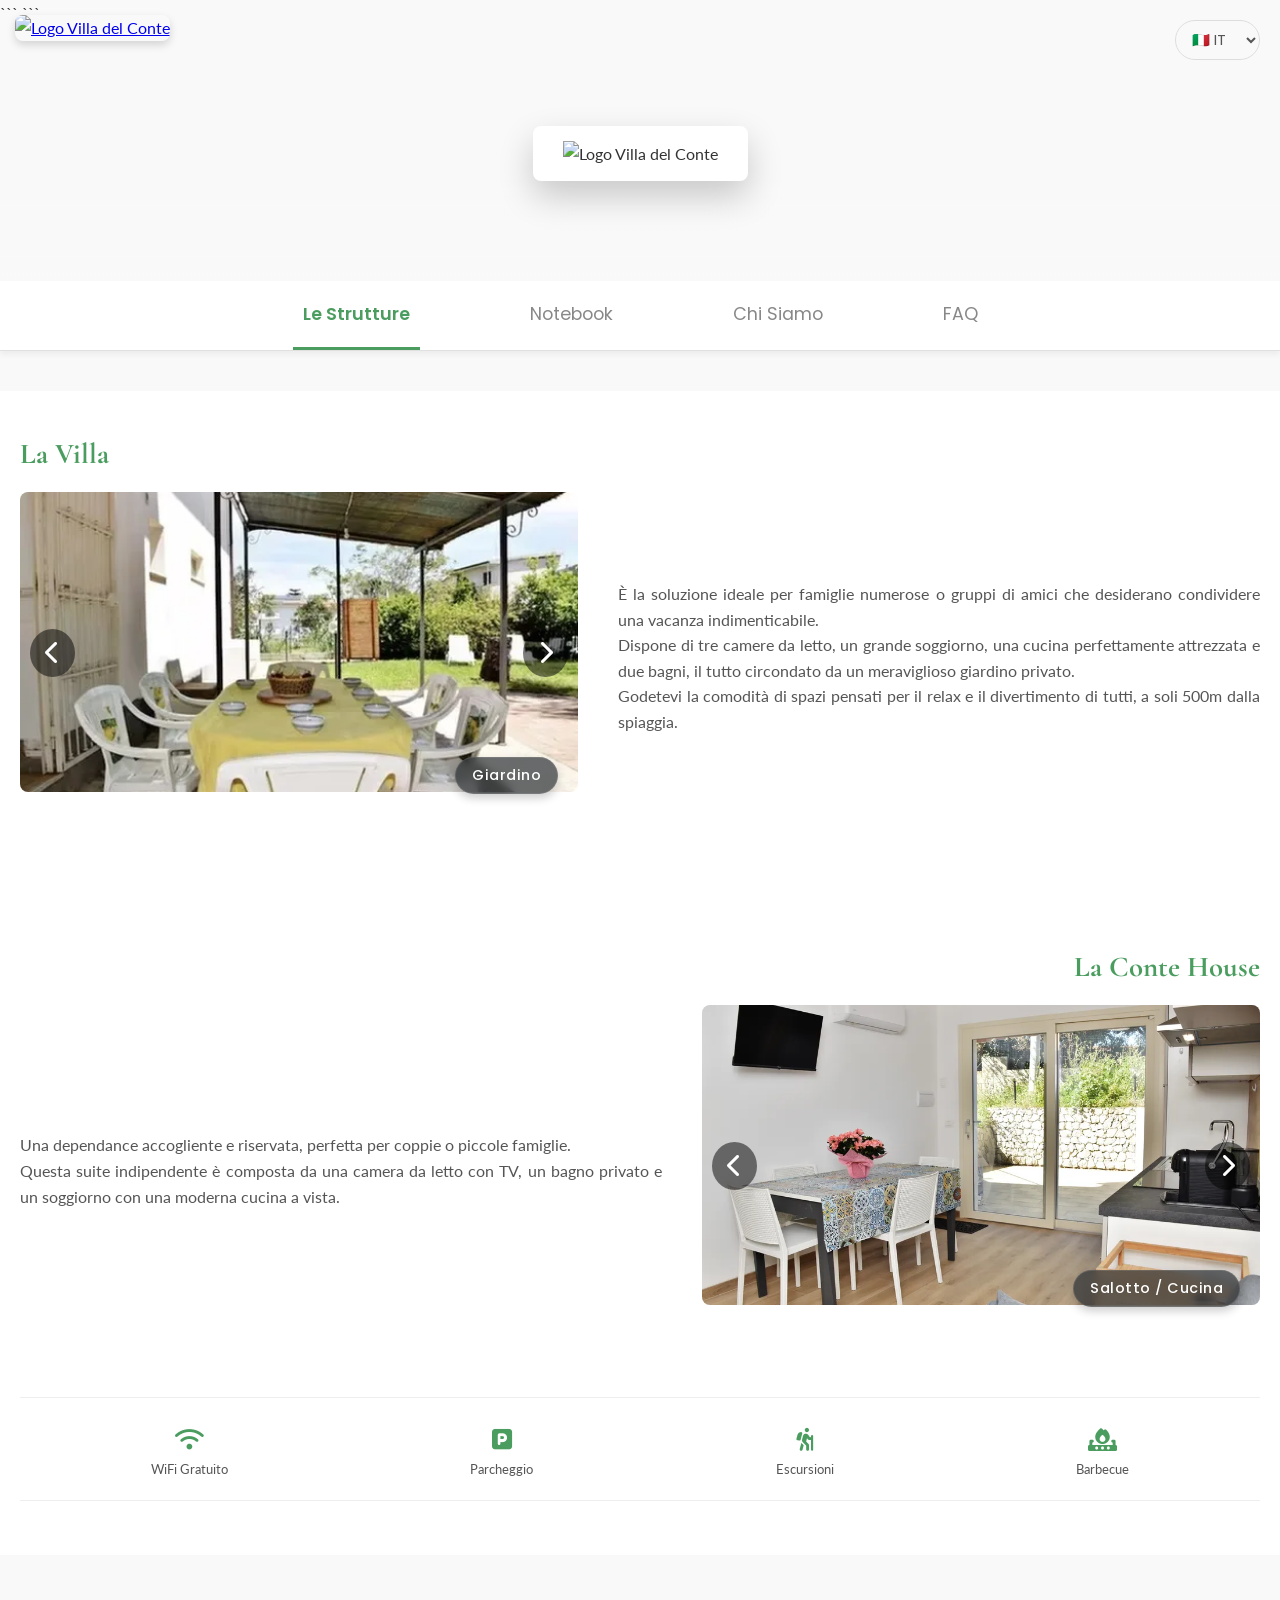
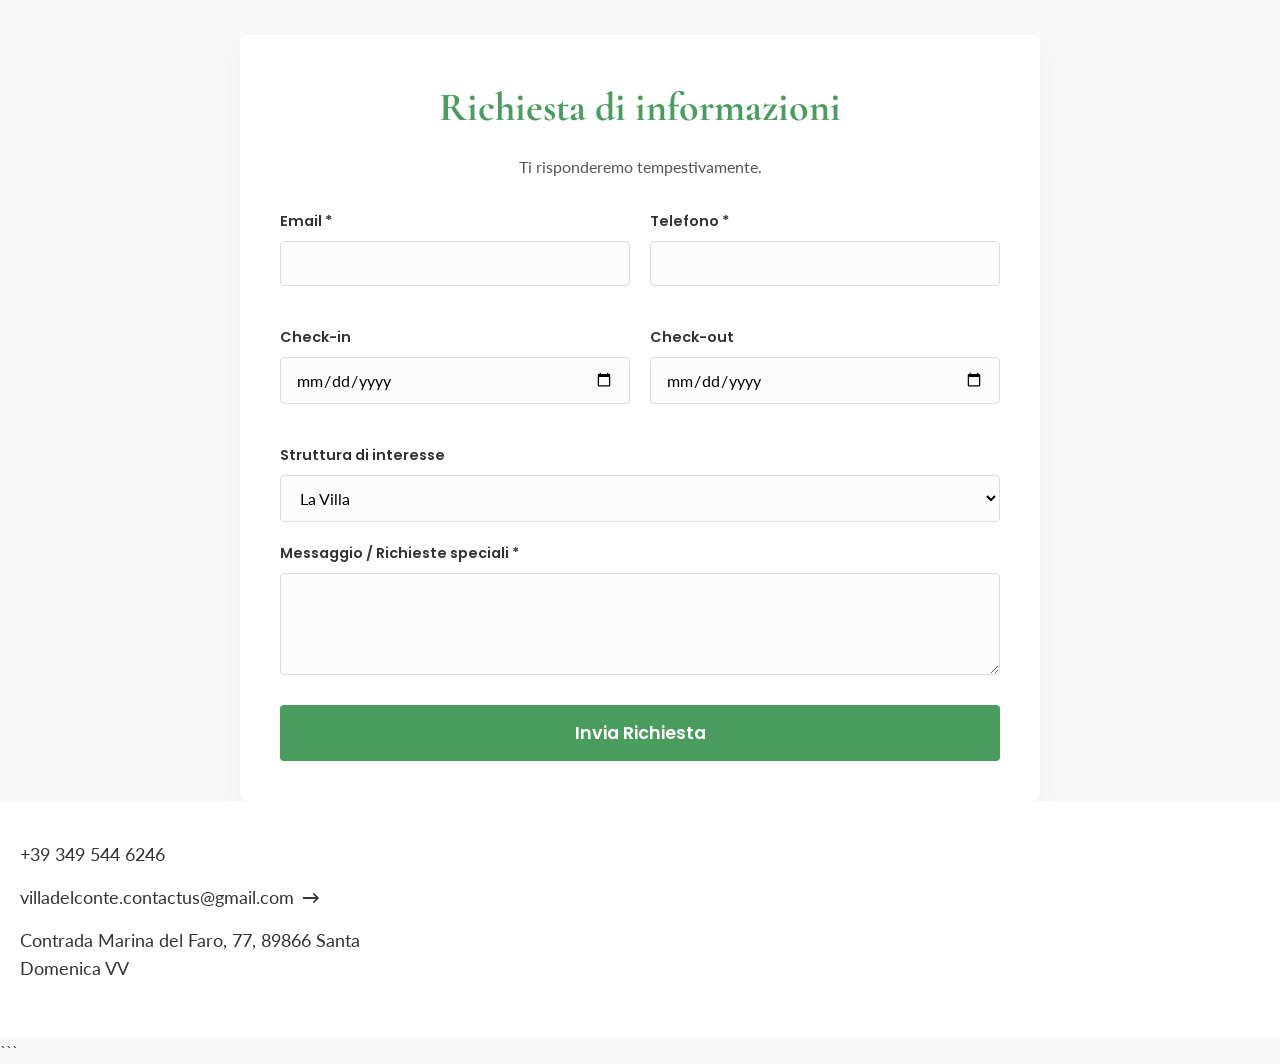
==== index.html @ 45b1f9fe "fix: security headers, form honeypot, innerHTML sanitization, CORS canvas guard" ====
<!DOCTYPE html>

<html lang="it">

<head>
    <meta charset="UTF-8">
    <meta name="viewport" content="width=device-width, initial-scale=1.0">
    <title>Villa del Conte | Case Vacanze a Santa Domenica di Ricadi</title>
    <meta name="description"
        content="Prenota La Villa o La Conte House a Santa Domenica di Ricadi, Costa degli Dei. Ampi spazi, giardino privato, Wi-Fi gratuito e parcheggio a due passi da Tropea.">

```
<meta property="og:type" content="website">
<meta property="og:url" content="https://villa-del-conte.com/">
<meta property="og:title" content="Villa del Conte | Santa Domenica di Ricadi">
<meta property="og:description" content="La tua vacanza nella splendida Costa degli Dei">
<meta property="og:image" content="https://villa-del-conte.com/images/ui/sfondo-header-960w.webp">

<link rel="icon" type="image/png" href="images/ui/logo.svg">

<link rel="preconnect" href="https://fonts.googleapis.com">
<link rel="preconnect" href="https://fonts.gstatic.com" crossorigin>
<link
    href="https://fonts.googleapis.com/css2?family=Cormorant+Garamond:ital,wght@0,400;0,700;1,400&family=Lato:ital,wght@0,400;0,700;1,400&family=Poppins:ital,wght@0,400;0,500;0,600;0,700;1,400&display=swap"
    rel="stylesheet">
<link rel="canonical" href="https://villa-del-conte.com/">
<meta name="robots" content="index, follow">
<link rel="stylesheet" href="style.css?v=20">
<link rel="stylesheet" href="https://cdnjs.cloudflare.com/ajax/libs/font-awesome/6.5.2/css/all.min.css">

<script type="application/ld+json">
{
  "@context": "https://schema.org",
  "@type": "LodgingBusiness",
  "name": "Villa del Conte",
  "description": "Struttura ricettiva composta da La Villa e La Conte House, situata a Santa Domenica di Ricadi.",
  "url": "https://villa-del-conte.com/",
  "telephone": "+393332948156",
  "email": "villadelconte.contactus@gmail.com",
  "address": {
    "@type": "PostalAddress",
    "streetAddress": "Contrada Marina del Faro, 77",
    "addressLocality": "Santa Domenica di Ricadi",
    "postalCode": "89866",
    "addressRegion": "VV",
    "addressCountry": "IT"
  },
  "geo": {
    "@type": "GeoCoordinates",
    "latitude": 38.653,
    "longitude": 15.867
  },
  "priceRange": "$$",
  "checkinTime": "15:00",
  "checkoutTime": "10:00",
  "amenityFeature": [
    { "@type": "LocationFeatureSpecification", "name": "WiFi", "value": true },
    { "@type": "LocationFeatureSpecification", "name": "Parking", "value": true },
    { "@type": "LocationFeatureSpecification", "name": "Garden", "value": true },
    { "@type": "LocationFeatureSpecification", "name": "Disabled Access", "value": true }
  ],
  "image": "https://villa-del-conte.com/images/ui/sfondo-header-960w.webp"
}
</script>
```

</head>

<body>
    <div id="loader-wrapper">
        <svg id="animated-logo" viewBox="0 0 1343 898" xmlns="http://www.w3.org/2000/svg" aria-hidden="true">
            <g id="anim-green-group" fill="#76a384">
                <path
                    d="m 2.2332284,898.16646 c 0,-0.444 223.7477916,-0.66667 669.9100516,-0.66667 h 669.91002 l 1.7566,-1.38172 1.7566,-1.38172 v 2.04839 2.04839 H 673.89985 c -447.3333,0 -671.6666216,-0.22267 -671.6666216,-0.66667 z M 350.89987,797.08642 c -0.91666,-0.17342 -2.49166,-0.63775 -3.5,-1.03184 -1.75287,-0.6851 -1.83333,-0.91781 -1.83333,-5.30233 0,-2.52219 0.12513,-4.58579 0.27806,-4.58579 0.15294,0 1.69249,0.60629 3.42122,1.34731 4.17543,1.7898 9.53853,1.93032 10.74416,0.28152 1.38967,-1.90049 1.05262,-4.07072 -0.86668,-5.58044 -0.96611,-0.75995 -2.06114,-1.38172 -2.43339,-1.38172 -1.93965,0 -8.01313,-3.88806 -9.55979,-6.1199 -1.55504,-2.24392 -1.70669,-2.99478 -1.4863,-7.3591 0.1921,-3.80415 0.59321,-5.34863 1.84598,-7.10798 2.96096,-4.15829 10.44415,-6.09117 17.72341,-4.57791 l 4,0.83155 0.20072,4.25333 c 0.19666,4.16704 0.16961,4.24379 -1.33333,3.78306 -6.57138,-2.01445 -10.70704,-1.8712 -11.92963,0.41323 -1.46719,2.74147 -0.22942,4.37526 5.22342,6.89462 6.34986,2.93382 7.83407,4.29385 9.21145,8.44076 1.90311,5.72972 -0.48094,11.77975 -5.98147,15.17926 -2.24466,1.38728 -10.07461,2.31285 -13.7245,1.62237 z m 334.85146,-0.28795 c -2.92269,-0.89881 -6.67826,-4.92286 -7.68736,-8.2369 -0.49962,-1.64086 -0.83078,-6.58167 -0.83078,-12.39511 0,-11.11482 0.91223,-14.61414 4.66982,-17.91334 4.87458,-4.27994 15.02649,-4.25796 19.46306,0.0421 3.73059,3.61583 4.53389,6.84192 4.53296,18.20453 -7.9e-4,9.53703 -0.085,10.1714 -1.81813,13.70203 -2.36749,4.82283 -5.56382,6.73378 -11.77556,7.04012 -2.42302,0.1195 -5.37232,-0.0801 -6.55401,-0.44347 z m 9.95268,-10.96534 c 0.73026,-2.14 1.14793,-5.49769 1.16666,-9.379 0.0522,-10.81227 -2.7207,-16.08772 -7.143,-13.58963 -2.54889,1.43984 -3.38863,4.6973 -3.42912,13.30196 -0.0294,6.23821 0.20681,8.20186 1.26751,10.53907 1.2706,2.79971 1.37567,2.8672 4.15202,2.66667 2.76923,-0.20002 2.88007,-0.29843 3.98593,-3.53907 z m 228.04586,11.06014 c -4.45943,-1.14408 -8.13747,-4.93085 -9.44751,-9.72681 -1.11165,-4.06964 -0.9245,-17.45608 0.30177,-21.58539 1.25722,-4.2335 4.81166,-8.36715 8.17302,-9.50482 2.93569,-0.9936 11.05218,-0.98656 13.62269,0.0118 1.72325,0.6693 1.83333,0.9575 1.83333,4.79988 0,3.63668 -0.12876,4.03338 -1.16667,3.59445 -3.06076,-1.29438 -6.89346,-1.82567 -8.9692,-1.2433 -4.07621,1.14361 -5.77341,8.01489 -4.50749,18.24903 0.45037,3.64098 0.8598,4.61226 2.59948,6.16666 2.35767,2.10658 4.86315,2.35624 8.48004,0.845 1.31634,-0.55 2.6567,-1 2.97859,-1 0.32189,0 0.58525,1.77066 0.58525,3.93479 0,3.838 -0.0533,3.95358 -2.16667,4.69915 -2.90601,1.02521 -9.6581,1.4416 -12.31663,0.75954 z M 392.2332,796.32248 c 0,-0.31436 0.56205,-2.80307 1.24899,-5.53046 0.68694,-2.72739 2.06221,-8.55889 3.05615,-12.95889 0.99394,-4.4 2.22613,-9.5 2.73819,-11.33334 0.51206,-1.83333 1.31179,-4.98333 1.77718,-7 l 0.84616,-3.66666 5.2701,-0.19657 c 3.03466,-0.1132 5.56419,0.0975 5.96345,0.49678 0.65032,0.65033 6.58892,23.39291 8.79977,33.69979 0.55056,2.56666 1.16765,5.20472 1.37132,5.86235 0.33753,1.08987 -0.0881,1.17837 -4.81009,1 -5.764,-0.21773 -5.07571,0.41939 -6.54558,-6.05902 -0.41693,-1.83762 -0.4841,-1.86062 -4.86891,-1.66666 l -4.44614,0.19666 -0.70029,3.66667 -0.7003,3.66666 -4.5,0.19713 c -2.475,0.10842 -4.5,-0.0601 -4.5,-0.37444 z m 16.57022,-21.65602 c -0.63964,-3.75833 -1.17961,-6.95833 -1.19993,-7.11111 -0.0203,-0.15278 -0.26169,-0.053 -0.53636,0.22163 -0.27468,0.27468 -0.96772,3.47468 -1.54011,7.11111 l -1.0407,6.6117 h 2.74004 2.74003 z m 36.09645,1.5 v -20.66667 h 5.58503 c 6.27058,0 6.56849,0.18001 7.72369,4.66667 0.42483,1.65 1.18431,4.2 1.68774,5.66667 0.50343,1.46666 1.76018,5.36666 2.79277,8.66666 l 1.87743,6 0.33334,-12.33333 0.33333,-12.33333 3.83333,-0.19994 3.83334,-0.19993 v 20.69993 20.69994 h -5.50582 -5.50581 l -4.45644,-13.5 -4.45643,-13.5 -0.0378,13.5 -0.0377,13.5 h -4 -4 z m 58.66666,4 v -16.66667 h -4.33333 -4.33333 v -4 -4 h 13.33333 13.33333 v 4 4 h -4.33333 -4.33334 v 16.66667 16.66667 h -4.66666 -4.66667 z m 38.90796,15.5 c 0.18213,-0.64167 0.96047,-3.86667 1.72964,-7.16667 0.76918,-3.3 1.68375,-7.05 2.03238,-8.33333 0.67417,-2.48167 4.16143,-17.20129 5.1331,-21.66667 l 0.58027,-2.66666 h 5.91841 5.91841 l 1.149,4.33333 c 0.63196,2.38333 1.96034,7.93333 2.95197,12.33333 0.99163,4.4 2.20565,9.35 2.69783,11 0.49219,1.65 1.23493,4.8 1.65053,7 0.41561,2.2 0.90521,4.525 1.088,5.16667 0.29522,1.03633 -0.2216,1.16667 -4.62594,1.16667 h -4.95828 l -0.73163,-2.83334 c -0.40239,-1.55833 -0.81638,-3.412 -0.91997,-4.11925 -0.10359,-0.70726 -0.41335,-1.23226 -0.68835,-1.16667 -0.275,0.0656 -2.2864,0.11926 -4.46979,0.11926 h -3.96979 l -0.40599,2.5 c -0.84831,5.22379 -1.15055,5.5 -6.01839,5.5 -3.86509,0 -4.35279,-0.1401 -4.06141,-1.16667 z m 17.39042,-15.73523 c -0.21652,-0.86271 -0.75999,-3.93771 -1.2077,-6.83333 -0.44771,-2.89563 -1.10127,-5.22595 -1.45235,-5.1785 -0.35108,0.0475 -0.99202,2.57475 -1.4243,5.61623 -0.43229,3.04147 -0.9292,6.07765 -1.10426,6.74706 -0.27274,1.04296 0.10385,1.2171 2.63201,1.2171 2.76487,0 2.92555,-0.0986 2.5566,-1.56856 z m 67.19198,-3.5981 0.1763,-20.5 5.98711,-0.19487 c 7.70309,-0.25071 13.7915,0.70908 16.43399,2.59069 1.16556,0.82996 2.84883,3.12535 3.82098,5.2105 1.59981,3.4314 1.73498,4.41442 1.70419,12.39368 -0.0289,7.49532 -0.23681,9.12911 -1.53823,12.08829 -3.11963,7.09345 -6.96252,8.91171 -18.83483,8.91171 h -7.92581 z m 15.55397,11.53225 c 2.30215,-1.50842 3.12457,-5.57778 2.85344,-14.11882 -0.28851,-9.08854 -0.96683,-10.24677 -6.0011,-10.24677 h -3.23001 v 13.08723 13.08723 l 2.40385,-0.39009 c 1.32211,-0.21455 3.11033,-0.853 3.97382,-1.41878 z m 85.61207,8.63441 c -0.006,-0.18333 -0.0155,-9.40833 -0.0219,-20.5 l -0.0116,-20.16666 6.33651,-0.19058 6.33652,-0.19059 0.3929,1.85725 c 0.21609,1.02149 0.95343,4.25725 1.63853,7.19058 0.6851,2.93334 1.43862,6.68334 1.67451,8.33334 0.89843,6.28461 1.86107,6.85416 2.566,1.5182 0.51241,-3.87868 3.03031,-15.27426 3.83943,-17.37659 0.56096,-1.45752 0.86018,-1.51657 6.7565,-1.33333 l 6.16954,0.19172 0.1763,20.5 0.1763,20.5 h -4.6763 -4.6763 l -0.0538,-11.5 c -0.0608,-13.00507 0.0943,-13.13313 -3.83477,3.16666 l -1.92839,8 -3.32694,0.19811 -3.32694,0.19812 -2.93126,-11.86478 -2.93125,-11.86478 -0.18205,11.83333 -0.18205,11.83334 h -3.98462 c -2.19154,0 -3.98923,-0.15 -3.99487,-0.33334 z m 58.01025,-20.33333 v -20.69815 l 11.5,0.18241 11.5,0.18241 v 3.66666 3.66667 l -6.83333,0.18999 -6.83334,0.18999 v 4.31001 4.31001 h 5.55556 c 3.05555,0 5.68055,0.12435 5.83333,0.27634 0.15278,0.15198 0.17501,1.95198 0.0494,4 l -0.22836,3.72366 h -5.63543 -5.63543 l 0.19713,4.49098 0.19713,4.49098 6.66666,0.009 6.66667,0.009 v 3.66667 3.66666 l -11.5,0.18241 -11.5,0.18241 z m 45.64828,19.85915 c -0.18458,-0.481 -0.25595,-9.72108 -0.1586,-20.53351 l 0.17698,-19.65897 h 5.9563 5.95629 l 2.48385,7.66666 c 1.36612,4.21667 2.99411,9.54167 3.61774,11.83334 0.62364,2.29166 1.40057,4.16666 1.72652,4.16666 0.32595,0 0.59264,-5.41497 0.59264,-12.03326 v -12.03327 l 3.83333,0.19993 3.83333,0.19994 0.17634,20.52609 0.17634,20.5261 -5.79504,-0.19276 -5.79504,-0.19277 -2.25969,-7.33333 c -1.24284,-4.03333 -2.67816,-8.38333 -3.18962,-9.66667 -0.51145,-1.28333 -1.31617,-3.68333 -1.78827,-5.33333 -0.79556,-2.78056 -0.88273,-2.07346 -1.19168,9.66667 l -0.33334,12.66666 -3.84139,0.20018 c -2.70472,0.14094 -3.9407,-0.0586 -4.17699,-0.67436 z m 50.50875,-19.69248 0.1763,-20.5 4.5,-0.19713 4.5,-0.19713 v 20.69713 20.69713 h -4.6763 -4.6763 z m 78.14421,18 c 0.57139,-3.17699 3.48347,-15.66053 4.47107,-19.16667 0.41313,-1.46667 1.12417,-4.46667 1.58009,-6.66667 0.45592,-2.2 1.35625,-6.025 2.00073,-8.5 l 1.17178,-4.5 h 5.58517 c 5.16215,0 5.63256,0.11361 6.21096,1.5 0.34419,0.825 1.99445,7.2 3.66725,14.16667 1.6728,6.96667 3.35072,13.86667 3.7287,15.33333 2.02607,7.86158 2.40084,9.65994 2.07992,9.98086 -0.19386,0.19386 -2.51345,0.35248 -5.15463,0.35248 h -4.80215 l -0.78695,-4 -0.78695,-4 h -3.96646 c -2.18154,0 -4.19145,-0.049 -4.46645,-0.10894 -0.275,-0.0599 -0.92716,1.74009 -1.44925,4 l -0.94926,4.10894 h -4.2916 -4.29161 z m 17.03208,-14.35994 c 0,-0.83963 -0.45,-3.25426 -1,-5.36586 -0.55,-2.11159 -1,-4.52462 -1,-5.36228 0,-3.52434 -1.04006,-2.14783 -1.7949,2.37552 -0.44782,2.68357 -1.09557,6.00422 -1.43945,7.37922 l -0.62523,2.5 h 2.92979 c 2.60899,0 2.92979,-0.16716 2.92979,-1.5266 z M 827.11911,678.77142 c -7.37837,-2.83707 -11.43948,-9.16081 -13.62616,-21.2179 -1.40289,-7.73543 -1.6982,-21.70332 -0.58185,-27.52091 1.6847,-8.77937 2.15622,-10.70257 3.03873,-12.3942 0.51799,-0.99291 0.94365,-2.11044 0.94591,-2.4834 0.008,-1.37403 6.23321,-7.745 8.89346,-9.10215 4.92634,-2.51324 16.17599,-2.75171 23.68459,-0.50208 l 2.75939,0.82673 v 7.22781 7.22781 h -3.66667 -3.66667 v -4.0165 c 0,-3.69803 -0.13559,-4.06806 -1.71006,-4.66667 -0.94054,-0.35759 -3.58049,-0.65017 -5.86656,-0.65017 -5.0463,0 -8.62121,1.9911 -11.00191,6.12765 -2.325,4.03977 -4.09091,15.08738 -4.0737,25.4853 0.0398,24.05858 7.60296,33.74299 21.65223,27.72507 1.83334,-0.7853 3.96331,-2.0176 4.73328,-2.73846 1.59618,-1.49436 2.10705,-1.11662 3.61215,2.67079 0.88926,2.23772 0.86508,2.30151 -1.68325,4.44097 -5.34979,4.49142 -16.58412,6.19759 -23.44291,3.56031 z m 57.13744,0.005 c -6.41875,-2.27754 -9.97743,-7.0838 -12.79196,-17.27652 -1.40672,-5.09436 -1.56475,-7.04692 -1.56475,-19.33333 0,-12.32436 0.15476,-14.22323 1.57564,-19.33333 3.86858,-13.91308 9.20349,-18.62941 21.09103,-18.64552 4.93872,-0.007 6.5896,0.27108 9.33333,1.57039 8.97038,4.24796 12.93617,14.27449 13.47774,34.07513 0.73713,26.95043 -6.97638,40.45907 -23.00275,40.28462 -2.61145,-0.0284 -5.99218,-0.58705 -8.11828,-1.34144 z m 13.05567,-7.02537 c 3.21067,-1.52357 4.72521,-3.98407 6.38257,-10.36902 1.98883,-7.66196 2.13914,-30.14058 0.25331,-37.88213 -2.24848,-9.2303 -4.9143,-12 -11.54993,-12 -4.11086,0 -4.44481,0.12295 -6.84023,2.51837 -3.27105,3.27105 -4.59516,7.6364 -5.4037,17.81497 -1.22809,15.4601 0.65949,32.43134 4.1011,36.8731 3.05721,3.94564 8.48905,5.21228 13.05688,3.04471 z m -622.13845,7.21983 -4.05944,-0.1957 -1.02834,-4.47097 c -1.18851,-5.16732 -14.98819,-59.79714 -15.56027,-61.59961 -0.30142,-0.94968 -1.0862,-1.2047 -3.70729,-1.2047 h -3.32494 l 0.2032,-3.16666 0.20319,-3.16667 h 11.66667 11.66666 v 3.33333 3.33334 l -3.5,-0.16609 c -3.85945,-0.18315 -3.89323,-0.13241 -2.7736,4.16609 0.67464,2.59009 1.48668,6.1285 4.58986,20 0.82027,3.66666 2.07033,9.21666 2.77791,12.33333 0.70759,3.11667 1.80087,8.14068 2.42951,11.16448 0.62864,3.02379 1.30368,5.49879 1.50009,5.5 0.19641,10e-4 0.89202,-2.47281 1.5458,-5.49781 0.65379,-3.025 1.60997,-7 2.12486,-8.83334 0.51489,-1.83333 1.84371,-7.23333 2.95295,-12 1.10923,-4.76666 2.30922,-9.71666 2.66665,-11 0.698,-2.50615 3.43088,-13.91024 3.58986,-14.98018 0.0529,-0.35577 -1.25389,-0.65577 -2.90389,-0.66667 l -3,-0.0198 v -3.33334 -3.33333 h 10.33333 10.33334 v 3.31105 3.31105 l -3.14172,-0.1932 c -2.96621,-0.18241 -3.16507,-0.0881 -3.55987,1.68895 -0.22999,1.03518 -0.68513,2.78215 -1.01142,3.88215 -0.32629,1.1 -1.8219,6.8 -3.32358,12.66667 -11.44824,44.72531 -12.43294,48.41325 -13.05396,48.89055 -0.31687,0.24353 -2.40287,0.35472 -4.63556,0.24709 z m 85.26304,-0.56753 c -0.16085,-0.41978 -0.19746,-1.91978 -0.0814,-3.33334 0.21017,-2.55893 0.22486,-2.57099 3.37776,-2.7733 l 3.16666,-0.20319 V 641.74636 611.3992 l -3.16666,0.19473 -3.16667,0.19474 v -3.31105 -3.31105 h 11.33333 11.33334 v 3.31105 3.31105 l -3.16667,-0.19474 -3.16667,-0.19473 v 30.38369 30.38368 h 7.96979 7.96979 l 0.40794,-2.5 c 0.22436,-1.375 0.46707,-2.95 0.53934,-3.5 0.0969,-0.73762 1.0036,-1 3.4556,-1 h 3.32421 l 0.18977,6.81414 0.18978,6.81414 -20.10841,0.18586 c -14.63822,0.1353 -20.18798,-0.0218 -20.40087,-0.57736 z m 315.96304,0.5969 -20.83333,-0.18601 v -3.32383 -3.32384 h 3.33334 3.33333 V 641.77308 611.3797 l -3.16667,0.22672 -3.16666,0.22671 v -3.33334 -3.33333 h 20.66666 20.66667 l 0.18922,7.16667 0.18922,7.16666 h -3.65901 c -3.99981,0 -3.85856,0.18527 -4.53964,-5.95401 -0.17967,-1.61958 -0.18551,-1.6207 -8.67985,-1.66666 -4.67503,-0.0253 -8.50735,0.17901 -8.51626,0.45401 -0.009,0.275 -0.0235,5.92406 -0.0325,12.55348 l -0.0163,12.05347 9.19918,0.11319 9.19919,0.11319 0.20086,3.48149 0.20087,3.48148 -9.39794,0.18518 -9.39794,0.18518 -5e-5,13.66667 -4e-5,13.66667 8.99676,0.18526 8.99675,0.18526 0.41143,-2.5186 c 0.22628,-1.38522 0.46914,-2.96859 0.53969,-3.51859 0.0893,-0.69641 1.08782,-1.06169 3.28894,-1.20319 l 3.16067,-0.2032 v 7.36986 c 0,4.05343 -0.075,7.2993 -0.16667,7.21305 -0.0917,-0.0863 -9.54166,-0.24053 -21,-0.34284 z m 39.83297,-3.33368 3.6e-4,-3.5 h 3.34013 3.34013 l -0.17346,-30.16667 -0.17346,-30.16666 h -3.16775 -3.16774 l 10e-4,-3.5 10e-4,-3.5 h 11.33334 11.33333 l 4.1e-4,3.5 4.2e-4,3.5 -3.33375,-0.23101 -3.33375,-0.23101 v 30.39768 30.39767 h 8.25652 8.25652 l 0.45812,-3.66667 0.45812,-3.66666 h 3.28536 c 1.80695,0 3.29707,0.225 3.31139,0.5 0.0143,0.275 0.0893,3.41681 0.16667,6.98181 l 0.14064,6.4818 -20.16703,0.18486 -20.16703,0.18486 z M 319.56654,675.4999 v -3.33333 h 3.34013 3.34013 l -0.17346,-30.16667 -0.17346,-30.16666 -3.16667,0.10793 -3.16667,0.10794 v -3.60794 -3.60793 h 11.33333 11.33334 v 3.63525 3.63526 l -3.33334,-0.39478 -3.33333,-0.39479 v 30.4262 30.42619 h 3.33333 3.33334 v 3.33333 3.33334 h -11.33334 -11.33333 z m 100.13014,0.16667 0.20319,-3.16667 3.16667,-0.20319 3.16666,-0.20319 v -30.25369 -30.25369 l -3.13694,0.12355 -3.13694,0.12355 -0.0297,-3.33334 -0.0297,-3.33333 h 11.66667 11.66666 v 3.30301 3.303 l -3.5,-0.18576 -3.5,-0.18577 v 30.40268 30.40268 l 8.5,-0.18659 8.5,-0.18658 0.33333,-3.33334 0.33334,-3.33333 3.5,-0.20151 3.5,-0.2015 v 7.03484 7.03484 h -20.7032 -20.70319 z m 58.53652,-0.16667 v -3.33333 h 3.33333 c 1.83334,0 3.33334,-0.10201 3.33334,-0.22669 0,-0.22363 1.16253,-4.70635 4.43639,-17.10664 0.91965,-3.48334 2.22327,-8.43334 2.89694,-11 0.67366,-2.56667 2.02146,-7.66667 2.99511,-11.33334 0.97364,-3.66666 2.19072,-8.31666 2.70462,-10.33333 0.5139,-2.01667 1.37734,-5.09167 1.91876,-6.83333 0.54142,-1.74167 0.77375,-3.19855 0.51629,-3.23753 -0.25746,-0.039 -2.11812,-0.11397 -4.13478,-0.16666 l -3.66667,-0.0958 v -3.33334 -3.33333 l 9,-0.19199 c 4.95,-0.1056 9.64486,-0.0324 10.43303,0.16256 1.11766,0.27652 1.57974,1.12571 2.09964,3.85866 0.36663,1.92726 2.02653,8.7541 3.68867,15.17077 1.66213,6.41667 4.42081,17.06667 6.13041,23.66667 1.70959,6.6 3.50471,13.65 3.98915,15.66666 2.13005,8.86711 1.99844,8.66667 5.69044,8.66667 h 3.30199 v 3.33333 3.33334 H 525.53 514.16014 l 0.2032,-3.16667 0.20319,-3.16667 2.83333,-0.20499 c 1.55834,-0.11275 2.83367,-0.41275 2.83407,-0.66667 4.1e-4,-0.25392 -0.81873,-3.99429 -1.8203,-8.31194 l -1.82104,-7.85028 -9.57931,0.18361 -9.57931,0.18361 -1.53195,6 c -0.84257,3.3 -1.73658,6.975 -1.98669,8.16666 l -0.45474,2.16667 h 3.05297 3.05297 v 3.33333 3.33334 H 488.89987 478.2332 Z m 36.00536,-27.83333 c 0.007,-1.50795 -5.93524,-25.97841 -6.83972,-28.16667 -0.62169,-1.50409 -0.8146,-1.14643 -1.97772,3.66667 -1.29489,5.35838 -2.92488,11.90195 -4.8159,19.33333 -1.70775,6.71115 -2.08326,6.33334 6.29464,6.33334 6.53764,0 7.33392,-0.12659 7.3387,-1.16667 z m 77.99463,27.92715 v -3.35409 l 3.02608,-0.2032 3.02607,-0.20319 0.0164,-30 0.0164,-30 -3.07308,0.0438 -3.07309,0.0438 0.19725,-3.37715 0.19725,-3.37714 12,-0.18996 c 14.82961,-0.23476 19.1656,0.59707 23.81122,4.56802 3.89682,3.3309 6.25481,7.51912 8.04456,14.28861 1.95609,7.39863 2.07231,25.41409 0.21503,33.33333 -2.24405,9.5684 -6.37136,15.96107 -12.49467,19.3526 l -3.57615,1.98073 -14.16666,0.22396 -14.16667,0.22396 z m 24.04791,-4.45438 c 5.13089,-1.78538 7.51811,-4.63657 10.02444,-11.97277 1.46793,-4.29673 1.59402,-5.6972 1.59063,-17.66667 -0.003,-11.62995 -0.15998,-13.47709 -1.48664,-17.52696 -2.78554,-8.50334 -6.62995,-11.80637 -13.74151,-11.80637 h -4.40779 l -0.18019,29.72261 c -0.0991,16.34743 -0.0552,29.84743 0.0976,30 0.64109,0.6402 5.36489,0.20309 8.10346,-0.74984 z m 317.41554,4.52723 0.2032,-3.16667 3.17343,-0.20347 3.17344,-0.20347 -0.17344,-30.12986 -0.17343,-30.12986 h -3 -3 v -3.33334 -3.33333 h 8.65133 8.65134 l 2.89281,7.66667 c 1.59106,4.21666 3.16844,8.56666 3.50531,9.66666 0.33686,1.1 0.91438,2.6 1.28336,3.33334 0.36899,0.73333 1.76205,4.33333 3.09568,8 1.33364,3.66666 3.15296,8.61666 4.04294,11 0.88998,2.38333 2.42644,6.65458 3.41435,9.49167 0.98792,2.83709 2.0031,5.16209 2.25597,5.16667 0.25287,0.005 0.40287,-10.71668 0.33333,-23.82501 l -0.12642,-23.83333 h -2.66667 -2.66667 v -3.33334 -3.33333 h 9.66667 9.66667 v 3.33333 3.33334 l -3.16667,-0.22671 -3.16667,-0.22672 v 33.72672 33.72671 h -4.85466 -4.85466 l -2.09544,-6.16667 c -2.55013,-7.50473 -7.3087,-20.33996 -8.21815,-22.16667 -0.3651,-0.73333 -0.93867,-2.23333 -1.27459,-3.33333 -0.33593,-1.1 -1.55337,-4.4 -2.70542,-7.33333 -1.15205,-2.93334 -2.40388,-6.38334 -2.78184,-7.66667 -0.37795,-1.28333 -0.91631,-2.63333 -1.19634,-3 -0.28002,-0.36667 -1.03571,-2.31667 -1.6793,-4.33333 -1.21448,-3.80556 -2.87982,-6.44134 -2.10606,-3.33334 0.22821,0.91667 0.41902,12.67442 0.42403,26.12834 l 0.009,24.46167 2.83333,0.205 2.83334,0.20499 0.20319,3.16667 0.2032,3.16667 h -10.40639 -10.40639 z m 78.43416,-0.16625 0.2311,-3.33375 h 3.6091 3.6091 l -0.1735,-30.16667 -0.1734,-30.16666 -4.7516,-0.20714 -4.7516,-0.20713 -0.4687,3.1257 c -0.7266,4.84515 -0.8256,4.95523 -4.4553,4.95523 h -3.2846 l 0.1892,-7.16666 0.1892,-7.16667 h 22.3334 22.3333 l 0.1892,7.16667 0.1892,7.16666 h -3.6058 c -3.5053,0 -3.6176,-0.0581 -4.0226,-2.08333 -0.2292,-1.14583 -0.4167,-2.94583 -0.4167,-4 v -1.91667 h -5 -5 v 30.33334 30.33333 h 3.3334 3.3333 v 3.33333 3.33334 l -11.8333,4.1e-4 -11.8334,4.2e-4 z m 50.769,-4.2e-4 v -3.33333 h 3.3334 3.3333 V 641.77308 611.3797 l -3.1667,0.22672 -3.1666,0.22671 v -3.33334 -3.33333 h 20.3333 20.3333 l 0.1896,7.2023 0.1896,7.2023 -3.5229,-0.2023 -3.5229,-0.2023 -0.2095,-3.32044 c -0.1152,-1.82625 -0.493,-3.49565 -0.8394,-3.70979 -0.3465,-0.21413 -4.2602,-0.36993 -8.6972,-0.34622 l -8.0672,0.0431 -0.031,12.66666 -0.031,12.66667 8.6041,0.13969 c 4.7322,0.0768 8.9955,0.15183 9.474,0.16667 0.619,0.0192 0.8112,0.93988 0.6666,3.19364 l -0.2032,3.16667 -9.2847,0.33333 -9.2848,0.33333 -0.049,13.66667 -0.049,13.66667 9.1311,0.18525 9.1312,0.18524 0.2022,-3.51858 0.2021,-3.51858 3.5,-0.20151 3.5,-0.2015 v 7.03484 7.03484 h -21 -21 z M 467.03338,540.27092 c -5.94935,-3.17231 -6.33052,-11.39682 -0.67368,-14.53589 2.05169,-1.13851 411.8042,-1.3215 415.06334,-0.18535 2.76462,0.96375 4.29188,3.50122 4.34145,7.21311 0.05,3.74626 -0.95062,5.73572 -3.74053,7.43685 -2.09136,1.27519 -5.29109,1.29478 -207.45744,1.26972 -194.67104,-0.0241 -205.44755,-0.0864 -207.53314,-1.19844 z m 0.0492,-38.83765 c -3.88931,-2.49099 -4.32578,-8.93623 -0.83183,-12.28364 l 1.85892,-1.78096 206.38393,0.0361 c 146.36127,0.0256 206.77494,0.2454 207.72841,0.75568 2.18517,1.16948 3.46099,3.744 3.51152,7.08603 0.042,2.77891 -0.22629,3.38217 -2.3834,5.35901 l -2.43073,2.2276 -205.84311,-0.0112 -205.84311,-0.0112 z m -0.31162,-35.29907 c -0.62089,-0.36211 -3.22851,-3.45184 -5.7947,-6.86608 -6.79823,-9.04481 -11.1136,-18.1981 -14.19161,-30.10166 -1.39535,-5.39624 -1.55147,-7.47586 -1.55147,-20.66667 0,-12.93228 0.1843,-15.49444 1.55849,-21.66666 1.48799,-6.68337 7.04185,-25.22887 8.18557,-27.33334 0.2989,-0.55 1.47435,-3.4 2.61209,-6.33333 1.85474,-4.78192 8.59206,-18.31385 12.60663,-25.32047 3.16996,-5.53252 10.02623,-16.02072 16.35124,-25.01286 2.66038,-3.78221 15.3987,-19.59322 19.62833,-24.36299 1.31504,-1.48298 4.7701,-5.38298 7.6779,-8.66667 7.27892,-8.21984 16.3772,-17.17523 19.64897,-19.34038 3.63021,-2.40236 6.21823,-1.95694 11.22592,1.93208 4.30212,3.34106 21.43306,20.60397 30.53606,30.77129 3.28283,3.66667 6.16874,6.81889 6.41311,7.00493 0.24438,0.18605 1.34498,1.4716 2.44579,2.85679 l 2.00147,2.51852 -2.38811,5.14321 c -1.31345,2.82877 -2.7426,6.32773 -3.17587,7.77547 -0.43328,1.44774 -1.05924,2.7035 -1.39102,2.79058 -0.33178,0.0871 -2.2042,-1.84743 -4.16092,-4.29892 -3.88175,-4.86326 -17.4862,-20.3672 -24.38577,-27.79058 l -4.33738,-4.66667 -0.0263,88.16667 -0.0263,88.16667 h 18.33333 c 10.08333,0 18.33333,-0.1649 18.33333,-0.36644 0,-0.20154 -0.4166,-1.17654 -0.92579,-2.16667 -3.50987,-6.82509 -7.98432,-24.75809 -9.15961,-36.71053 -0.85638,-8.7092 -0.35612,-34.76435 0.78252,-40.75636 0.38322,-2.01667 1.11199,-6.21667 1.61948,-9.33334 2.63712,-16.19518 11.97973,-44.89502 22.02741,-67.66666 11.5829,-26.251 32.92886,-60.22697 62.3656,-99.26622 4.92638,-6.53341 9.62855,-12.88384 10.44928,-14.11207 1.78953,-2.67807 3.75617,-3.84432 5.53214,-3.28064 2.11791,0.6722 22.853,27.13292 34.99552,44.65893 28.95453,41.79177 44.68405,71.07446 55.50666,103.33333 8.1708,24.35466 10.13267,35.94851 10.60423,62.66667 0.29424,16.67136 0.17621,19.73557 -1.10421,28.66666 -1.76859,12.3362 -5.33466,25.78379 -8.43287,31.80023 -0.50987,0.99013 -0.92704,1.96513 -0.92704,2.16667 0,0.20154 7.95,0.36644 17.66667,0.36644 h 17.66666 v -90.33334 c 0,-59.77777 -0.2255,-90.33333 -0.66666,-90.33333 -0.36667,0 -0.6699,0.225 -0.67386,0.5 -0.004,0.275 -1.13505,1.7 -2.51354,3.16667 -4.32452,4.60111 -14.37144,16.35614 -20.79748,24.33333 -3.39674,4.21667 -6.36472,7.7322 -6.59551,7.81229 -0.4423,0.1535 -6.75294,-13.92614 -6.75294,-15.06647 0,-0.69241 11.4713,-15.25052 17.92294,-22.74582 11.81503,-13.72631 24.13806,-24.70645 27.65302,-24.63957 1.37101,0.0261 6.31216,3.66689 5.71563,4.21147 -0.16038,0.14641 -3.0666,1.83643 -6.45826,3.75559 -3.39167,1.91916 -6.16667,3.62049 -6.16667,3.78072 0,0.74185 2.08835,4.22167 2.51712,4.19427 0.26558,-0.017 3.47578,-1.78045 7.13377,-3.91884 l 6.65089,-3.88798 3.56908,3.18107 c 3.7555,3.34722 13.93232,14.12057 20.12914,21.30904 2.01666,2.33938 5.41717,6.22461 7.55669,8.63383 4.06087,4.57279 9.77664,12.19573 9.77664,13.0388 0,0.26899 -1.35468,2.42696 -3.01041,4.79549 -1.65572,2.36854 -2.83669,4.58749 -2.62439,4.93101 0.21231,0.34352 1.23774,1.06503 2.27874,1.60335 1.67255,0.86491 1.93751,0.86209 2.27762,-0.0242 0.21169,-0.55166 1.33794,-2.4588 2.50276,-4.2381 l 2.11788,-3.23508 2.20549,3.08792 c 3.22555,4.51611 12.29988,18.87957 16.06025,25.42125 12.20545,21.23304 21.43245,46.73394 23.62657,65.29733 1.18931,10.0621 0.37664,26.32168 -1.70499,34.11287 -3.62697,13.57517 -10.28856,26.11473 -18.64131,35.0898 l -2.01643,2.16667 -207.36921,-0.0203 c -135.26207,-0.0132 -207.76175,-0.24921 -208.4981,-0.67866 z m 64.12888,-103.44393 c 0,-75.23315 -0.13559,-87.99988 -0.92579,-87.16667 -8.71398,9.18839 -15.35495,16.74481 -21.6754,24.66329 -9.78707,12.26158 -9.62559,12.04374 -16.29303,21.97957 -16.87547,25.14789 -27.82942,50.66668 -31.73345,73.92763 -1.72324,10.26744 -1.73337,16.80044 -0.0397,25.5771 2.04948,10.62018 5.68948,18.69539 11.86793,26.3286 l 2.29335,2.83334 h 28.25302 28.25302 z m 79.24859,84.24641 c 5.82024,-7.35906 8.97292,-15.58692 10.51302,-27.43689 2.14996,-16.54242 -1.18794,-34.32949 -10.57146,-56.33333 -3.42554,-8.0327 -12.01837,-25.06066 -12.43576,-24.64328 -0.92858,0.92858 -5.05286,15.73966 -6.76932,24.30995 -2.25145,11.24146 -2.89948,18.71054 -2.89206,33.33333 0.008,15.34626 0.73201,22.32843 3.25005,31.33333 2.55617,9.1413 5.9691,15.89647 10.52262,20.82733 2.15124,2.3295 2.44008,2.44626 4.37937,1.77022 1.14192,-0.39807 2.94351,-1.82037 4.00354,-3.16066 z M 667.56652,330.39867 V 209.96421 l -6.21304,8.60112 c -9.54681,13.21629 -10.77811,14.99727 -20.09286,29.06259 -10.59743,16.00217 -12.44731,18.95219 -17.47772,27.87187 -4.27662,7.58313 -12.39498,23.97241 -13.20921,26.66667 -0.27703,0.91667 -0.7256,1.96667 -0.99684,2.33333 -0.27123,0.36667 -1.49071,3.634 -2.70994,7.26072 -2.20344,6.55434 -2.20943,6.60654 -0.99469,8.66667 5.26084,8.92207 16.97705,32.22071 20.65422,41.07261 0.99006,2.38334 2.07383,4.93334 2.40838,5.66667 1.06223,2.3284 3.84925,11.77668 5.40791,18.33333 1.34497,5.65778 1.5081,8.07555 1.52932,22.66667 0.0217,14.92771 -0.10864,16.84969 -1.51482,22.33333 -1.56635,6.1083 -3.94753,12.68684 -6.20405,17.14011 -0.68933,1.36039 -1.25332,2.63539 -1.25332,2.83334 0,0.19794 9.15,0.35989 20.33333,0.35989 h 20.33333 z M 719.17,446.99979 c -6.8035,-15.22441 -9.16601,-29.42082 -7.72393,-46.41323 1.92151,-22.64159 8.75445,-41.36334 26.67472,-73.08677 l 6.96698,-12.33333 -1.84211,-5.33333 c -2.58061,-7.47147 -13.24204,-28.94774 -19.69167,-39.66667 -4.77621,-7.9378 -17.12432,-26.79866 -24.44194,-37.33333 -3.57868,-5.15198 -14.93852,-20.87063 -15.63437,-21.63334 -0.32619,-0.35752 -0.57783,51.6828 -0.57783,119.5 v 120.13334 h 18.9916 18.99159 z m 158.50696,1 c 15.53896,-19.38607 17.64391,-45.38835 6.24684,-77.16666 -10.35033,-28.85971 -30.10897,-59.41469 -57.93974,-89.59867 -3.34632,-3.62926 -6.47623,-7.15426 -6.95535,-7.83333 -0.47913,-0.67907 -1.15413,-1.23467 -1.5,-1.23467 -0.39091,0 -0.62886,33.80226 -0.62886,89.33333 v 89.33334 h 29.25302 29.25302 z m -131.30848,0.78197 c 3.35557,-1.57338 7.47231,-8.63795 10.07072,-17.28197 3.82959,-12.7397 4.72163,-20.14152 4.74032,-39.33333 0.0222,-22.76598 -1.04183,-30.18644 -7.92825,-55.29293 l -0.81179,-2.9596 -2.80179,4.79734 c -10.3364,17.69836 -20.00653,41.76563 -22.0138,54.78852 -2.65469,17.22323 -1.07307,33.27389 4.3455,44.09932 5.07193,10.1329 9.42607,13.51442 14.39909,11.18265 z">
                </path>
            </g>

```
        <g id="anim-sun-group" fill="#e7be56">
            <path d="m 926.23317,68.499794 v -25 h 2.66667 2.66667 v 25 25 h -2.66667 -2.66667 z"></path>
            <path
                d="m 976.0665,105.66098 c -1.00833,-0.62517 -1.83165,-1.44219 -1.82959,-1.8156 0.002,-0.3734 2.37711,-4.578919 5.27791,-9.345586 2.90079,-4.766666 8.03211,-13.316666 11.40294,-19 3.37082,-5.683333 6.69576,-11.146185 7.38875,-12.139671 0.693,-0.993486 1.25999,-2.118486 1.25999,-2.5 0,-1.060304 0.8114,-0.799885 2.9467,0.945711 l 1.9466,1.591423 -10.87551,18.217935 c -10.66061,17.857946 -15.20562,25.235598 -15.5246,25.200198 -0.0879,-0.01 -0.98485,-0.52924 -1.99319,-1.15441 z">
            </path>
            <path
                d="M 869.87631,88.953069 C 864.02259,79.177502 858.21684,69.408892 856.97465,67.245047 l -2.25854,-3.934264 1.59187,-1.224004 c 0.87552,-0.673202 1.93945,-1.230674 2.36428,-1.238827 0.42483,-0.0082 2.61967,3.210176 4.87744,7.151842 2.25776,3.941667 6.19103,10.616667 8.74058,14.833334 2.54955,4.216666 4.93305,8.266666 5.29665,9 0.36361,0.733333 2.13823,3.733333 3.94361,6.666666 3.00179,4.877246 3.18644,5.408776 2.15923,6.215516 -3.06158,2.40449 -2.66192,2.86053 -13.81346,-15.762241 z">
            </path>
            <path
                d="m 1010.1404,139.12705 -1.0927,-2.33614 2.0927,-1.07482 c 1.151,-0.59115 7.4928,-4.13495 14.0928,-7.8751 6.6,-3.74015 14.0341,-7.90727 16.5204,-9.26025 7.4645,-4.06217 9.4402,-5.19103 10.2837,-5.87605 0.4423,-0.35916 1.0782,-0.48363 1.4132,-0.27659 0.7132,0.44076 2.415,4.34212 2.0391,4.67441 -0.1411,0.12465 -2.6564,1.50153 -5.5898,3.05974 -2.9333,1.55821 -12.4179,6.84051 -21.0768,11.73845 -8.6589,4.89793 -16.1589,9.05319 -16.6667,9.23391 -0.5747,0.20455 -1.3356,-0.55328 -2.0159,-2.00756 z">
            </path>
            <path
                d="m 842.17124,138.59825 c -2.78407,-1.5904 -8.03407,-4.47667 -11.66667,-6.41394 -3.6326,-1.93726 -8.60707,-4.68379 -11.05437,-6.1034 -2.44731,-1.41962 -4.58996,-2.58112 -4.76144,-2.58112 -0.30189,0 -11.16458,-5.96177 -11.74173,-6.44421 -0.48008,-0.4013 1.93011,-4.98063 2.45898,-4.67202 4.64254,2.70905 15.01051,8.44957 15.2608,8.44957 0.18355,0 2.33608,1.15655 4.78339,2.57012 2.4473,1.41356 6.99964,3.92096 10.11631,5.572 9.24603,4.89803 14.66667,7.96026 14.66667,8.2855 0,0.73813 -2.08097,4.23856 -2.51712,4.23409 -0.26559,-0.003 -2.76076,-1.3062 -5.54482,-2.89659 z">
            </path>
            <path
                d="m 1021.2756,187.49979 c -0.09,-0.18333 -0.1097,-1.23333 -0.045,-2.33333 l 0.1184,-2 26.4419,-0.17432 26.4419,-0.17431 v 2.32594 2.32595 l -26.3974,0.1817 c -14.5185,0.0999 -26.4706,0.0317 -26.5602,-0.15163 z">
            </path>
            <path
                d="m 785.00202,187.49979 c -0.23953,-0.18333 -0.42472,-1.23333 -0.41155,-2.33333 l 0.024,-2 24.8501,-0.17482 24.85011,-0.17482 -0.2074,2.35042 -0.2074,2.35042 -24.23115,0.15773 c -13.32714,0.0868 -24.42714,0.008 -24.66667,-0.1756 z">
            </path>
            <path
                d="m 1043.8998,254.06433 c -5.1333,-2.9451 -11.1333,-6.33695 -13.3333,-7.53744 -2.2,-1.20048 -6.668,-3.72268 -9.929,-5.60488 -3.2609,-1.8822 -6.0519,-3.42219 -6.202,-3.42219 -0.1502,0 -1.2934,-0.6933 -2.5404,-1.54068 l -2.2673,-1.54068 1.2747,-2.09607 1.2747,-2.09608 9.1946,5.19926 c 12.0051,6.78842 14.9824,8.44715 20.1947,11.25078 2.3833,1.28197 6.3357,3.49169 8.783,4.91049 2.4473,1.41881 4.7546,2.57965 5.1273,2.57965 1.3167,0 1.415,1.23952 0.2592,3.2701 -0.6432,1.13014 -1.4695,2.03853 -1.8362,2.01864 -0.3666,-0.0199 -4.8666,-2.4458 -10,-5.3909 z">
            </path>
            <path
                d="m 917.3745,259.43931 c -9.71993,-1.42212 -22.46591,-6.52714 -31.47482,-12.60629 -27.37322,-18.47126 -39.67785,-56.16968 -28.50526,-87.33323 11.60743,-32.37644 44.72207,-52.99223 79.44208,-49.4573 27.51801,2.80167 50.36769,19.18455 62.1328,44.54829 5.5929,12.0574 7.6067,25.43626 5.9603,39.59794 -0.8284,7.12541 -4.0382,18.07416 -7.02914,23.97652 -5.27788,10.41538 -16.41584,23.09282 -25.33396,28.83557 -10.39728,6.69526 -21.66705,11.1027 -31.88157,12.4684 -6.02193,0.80515 -17.70545,0.79016 -23.31043,-0.0299 z">
            </path>
            <path
                d="m 995.23317,302.45895 c -2.93334,-4.95281 -5.93333,-10.05512 -6.66667,-11.33847 -0.73333,-1.28334 -4.13985,-6.98614 -7.57004,-12.67287 -3.4302,-5.68674 -6.37736,-10.87736 -6.54927,-11.53472 -0.20475,-0.78299 0.32013,-1.60974 1.52191,-2.39718 2.32171,-1.52124 1.26104,-2.93115 14.26407,18.96077 5.68333,9.56847 11.29663,18.96309 12.47403,20.87693 1.1774,1.91385 2.1524,3.80656 2.1667,4.20604 0.014,0.39948 -0.7991,1.13985 -1.8074,1.64528 -1.0083,0.50542 -1.9833,0.99553 -2.1667,1.08914 -0.1833,0.0936 -2.7333,-3.88211 -5.66663,-8.83492 z">
            </path>
            <path
                d="m 927.26432,330.30872 c -0.20046,-0.20046 -0.36448,-12.31448 -0.36448,-26.92004 v -26.55555 h 2.67423 2.67423 l -0.17423,26.75217 -0.17423,26.75218 -2.13552,0.16786 c -1.17453,0.0923 -2.29953,0.004 -2.5,-0.19662 z">
            </path>
        </g>
    </svg>
</div>

<a href="#" id="sticky-logo">
    <img src="images/ui/logo.svg" alt="Logo Villa del Conte">
</a>
<div class="lang-selector-fixed fade-in-up reveal-visible">
    <select id="lang-switch" class="lang-select" aria-label="Seleziona la lingua">
        <option value="it">🇮🇹 IT</option>
        <option value="en">🇬🇧 EN</option>
        <option value="es">🇪🇸 ES</option>
        <option value="ru">🇷🇺 RU</option>
        <option value="de">🇩🇪 DE</option>
        <option value="zh">🇨🇳 ZH</option>
    </select>
</div>


<header>
    <div class="container">
        <div class="logo-section">
            <div class="logo">
                <img src="images/ui/logo.svg" alt="Logo Villa del Conte" class="logo-image">
            </div>
        </div>
    </div>
</header>
<nav class="main-nav" aria-label="Navigazione principale">
    <div class="container" role="tablist" style="position: relative;">
        <div class="nav-tabs">
            <button class="nav-btn active" role="tab" aria-selected="true" aria-controls="strutture"
                id="tab-strutture" data-target="strutture" data-i18n="nav_structures">Le Strutture</button>
            <button class="nav-btn" role="tab" aria-selected="false" aria-controls="blog" id="tab-blog"
                data-target="blog" data-i18n="nav_blog">Notebook</button>
            <button class="nav-btn" role="tab" aria-selected="false" aria-controls="chi-siamo" id="tab-chi-siamo"
                data-target="chi-siamo" data-i18n="nav_about">Chi Siamo</button>
            <button class="nav-btn" role="tab" aria-selected="false" aria-controls="faq" id="tab-faq"
                data-target="faq" data-i18n="nav_faq">FAQ</button>
        </div>

    </div>
</nav>

<main>
    <section id="strutture" class="content-section active">
        <section class="properties-section">
            <div class="container">
                <div class="property-list">

                    <div class="property-block fade-in-up">
                        <h2 class="property-title" style="text-align: left;" data-i18n="villa_title">La Villa</h2>
                        <div class="property-content">
                            <div class="property-gallery">
                                <div class="image-gallery" id="gallery-villa">
                                    <img src="images/villa/giardino/26EA642B-36BE-4AB2-995D-C0369173014E_4_5005_c.jpeg"
                                        alt="La Villa" class="property-image">
                                    <button class="carousel-btn prev-btn" aria-label="Immagine precedente"><i
                                            class="fa-solid fa-chevron-left"></i></button>
                                    <button class="carousel-btn next-btn" aria-label="Immagine successiva"><i
                                            class="fa-solid fa-chevron-right"></i></button>
                                </div>
                                <div class="carousel-categories" id="cats-villa"></div>
                            </div>



                            <div class="property-text">
                                <p class="property-description" data-i18n="villa_desc_1">È la soluzione ideale per
                                    famiglie numerose o gruppi di amici che desiderano condividere una vacanza
                                    indimenticabile.</p>
                                <p class="property-description" data-i18n="villa_desc_2">Dispone di tre ampie camere
                                    da
                                    letto, un grande soggiorno, una cucina perfettamente attrezzata e due bagni, il
                                    tutto circondato da un meraviglioso giardino privato.</p>
                                <p class="property-description" data-i18n="villa_desc_3">Godetevi la comodità di
                                    spazi pensati per il relax e il divertimento di tutti, a soli 500m dalla
                                    spiaggia.</p>
                            </div>
                        </div>
                    </div>

                    <div class="property-block fade-in-up">
                        <h2 class="property-title" style="text-align: right;" data-i18n="conte_title">La Conte House
                        </h2>
                        <div class="property-content reverse">
                            <div class="property-gallery">
                                <div class="image-gallery" id="gallery-conte">
                                    <img src="images/house/salone&cucina/DSC_0025.JPG"
                                        alt="La Conte House" class="property-image">
                                    <button class="carousel-btn prev-btn" aria-label="Immagine precedente"><i
                                            class="fa-solid fa-chevron-left"></i></button>
                                    <button class="carousel-btn next-btn" aria-label="Immagine successiva"><i
                                            class="fa-solid fa-chevron-right"></i></button>
                                </div>
                                <div class="carousel-categories" id="cats-conte"></div>
                            </div>



                            <div class="property-text">
                                <p class="property-description" data-i18n="conte_desc_1">Una dependance accogliente
                                    e riservata, perfetta per coppie o piccole famiglie.</p>
                                <p class="property-description" data-i18n="conte_desc_2">Questa suite indipendente è
                                    composta da una camera da letto con TV, un bagno privato e un soggiorno con una
                                    moderna cucina a vista.</p>
                            </div>
                        </div>
                    </div>

                </div>
                <div class="services-bar fade-in-up"
                    style="margin-top: 50px; border-top: 1px solid #eee; padding-top: 30px;">
                    <div class="service-item"><i class="fa-solid fa-wifi"></i><span data-i18n="service_wifi">WiFi
                            Gratuito</span></div>
                    <div class="service-item"><i class="fa-solid fa-square-parking"></i><span
                            data-i18n="service_parking">Parcheggio</span></div>
                    <div class="service-item"><i class="fa-solid fa-person-hiking"></i><span
                            data-i18n="service_excursion">Escursioni</span></div>
                    <div class="service-item"><i class="fa-solid fa-fire-burner"></i><span
                            data-i18n="service_bbq">Barbecue</span></div>
                </div>
            </div>
        </section>



        <div class="container" style="margin-top: 80px;">
            <div class="booking-form-container fade-in-up">
                <h3 class="property-title" style="text-align: center; font-size: 2.5em;" data-i18n="form_title">
                    Richiesta di informazioni</h3>
                <p style="text-align: center; color: #555; margin-bottom: 30px;" data-i18n="form_subtitle">ti
                    risponderemo tempestivamente.</p>

                <form action="https://formspree.io/f/xqeygjwd" method="POST" class="booking-form">
                    <div class="form-row">
                        <div class="form-group">
                            <label for="email" data-i18n="form_email">Email *</label>
                            <input type="email" id="email" name="email" required>
                        </div>
                        <div class="form-group">
                            <label for="phone" data-i18n="form_phone">Telefono *</label>
                            <input type="tel" id="phone" name="phone" required>
                        </div>
                    </div>

                    <div class="form-row">
                        <div class="form-group">
                            <label for="checkin" data-i18n="form_checkin">Check-in</label>
                            <input type="date" id="checkin" name="checkin">
                        </div>
                        <div class="form-group">
                            <label for="checkout" data-i18n="form_checkout">Check-out</label>
                            <input type="date" id="checkout" name="checkout">
                        </div>
                    </div>

                    <div class="form-group">
                        <label for="structure" data-i18n="form_structure">Struttura di interesse</label>
                        <select id="structure" name="structure">
                            <option value="La Villa" data-i18n="form_opt_villa">La Villa</option>
                            <option value="La Conte House" data-i18n="form_opt_conte">La Conte House</option>
                            <option value="Entrambe" data-i18n="form_opt_both">Entrambe (Intera Proprietà)</option>

                        </select>
                    </div>

                    <div class="form-group">
                        <label for="message" data-i18n="form_msg">Messaggio / Richieste speciali *</label>
                        <textarea id="message" name="message" rows="4" required></textarea>
                    </div>

                    <input type="text" name="_gotcha" style="display:none" tabindex="-1" autocomplete="off">
                    <button type="submit" class="submit-btn" data-i18n="form_submit">Invia Richiesta</button>
                </form>

            </div>
        </div>

    </section>

    <section id="chi-siamo" class="content-section">
        <div class="container">

            <div class="who-we-are-intro fade-in-up"
                style="margin-bottom: 50px; text-align: center; max-width: 800px; margin-left: auto; margin-right: auto;">
                <p class="property-description" style="font-size: 1.1em; line-height: 1.8;"
                    data-i18n="about_intro_p1">Ci dedichiamo all'ospitalità, aprendo le porte di una
                    delle zone più affascinanti della Costa degli Dei. Il nostro obiettivo è farvi sentire a casa,
                    offrendovi
                    ambienti curati in un contesto sereno e vicino al mare, per garantirvi una vacanza
                    indimenticabile unendo modernità a tradizione.</p>
            </div>
            <div class="reviews-section fade-in-up" style="margin-top: 30px;">
                <h2 class="property-title" style="text-align: center; margin-bottom: 40px;" data-i18n="reviews_title">Dicono di noi</h2>

                <div class="reviews-grid">

                    <!-- Google Maps Review -->
                    <div class="review-card google-card">
                        <div class="review-header">
                            <div class="review-avatar">L</div>
                            <div class="review-meta">
                                <span class="review-author">Larisa Susi</span>
                                <span class="review-source"><i class="fa-brands fa-google"></i> Google Maps · 6 mesi
                                    fa</span>
                            </div>
                            <div class="review-rating">5/5</div>
                        </div>
                        <div class="review-stars google-stars">
                            <i class="fa-solid fa-star"></i><i class="fa-solid fa-star"></i><i
                                class="fa-solid fa-star"></i><i class="fa-solid fa-star"></i><i
                                class="fa-solid fa-star"></i>
                        </div>
                        <div class="review-body">
                            <p>Se desiderate vera pace, tranquillità e comfort, pur trovandovi nelle immediate
                                vicinanze di Tropea, questo appartamento... è perfetto per voi. Il giardino privato,
                                con alberi di limoni e mandarini, offre una meravigliosa ombra, c'è un barbecue nel
                                cortile e tutto è attrezzato per trascorrere una piacevole serata in compagnia. La
                                splendida spiaggia autentica è vicinissima alla casa... 4 minuti di treno e siete
                                nel cuore di Tropea. Ma il gioiello più importante di questo alloggio è Francesco.
                                Un ragazzo adorabile, amichevole e gentile che risponde immediatamente alle vostre
                                richieste...</p>
                        </div>
                    </div>

                    <!-- Booking Review 1 -->
                    <div class="review-card booking-card">
                        <div class="review-header">
                            <div class="review-avatar">G</div>
                            <div class="review-meta">
                                <span class="review-author">Giacomo <span
                                        style="font-size: 0.8em; color: #888;">🇮🇹 Italia</span></span>
                                <span class="review-source">Booking.com · 10 agosto 2024</span>
                            </div>
                            <div class="review-rating-box">10</div>
                        </div>
                        <h4 class="review-title">Soggiorno fantastico a Santa Domenica</h4>
                        <div class="review-body">
                            <p><span style="color: #28a745;"><i class="fa-regular fa-face-smile"></i></span>
                                Francesco é un host fantastico. Ci mette passione e amore in quello che fa e lo si
                                vede dalla disponibilità e della cura dell'abitazione. Fornisce ogni tipo di
                                supporto e consiglio. Davvero unica ed completa la guida da lui prodotta...
                                Comunicazione eccezionale e nessun problema riscontrato nonostante la prenotazione
                                fatta all'ultimo momento... Davvero consigliatissimo!</p>
                        </div>
                    </div>

                    <!-- Airbnb Review -->
                    <div class="review-card airbnb-card">
                        <div class="review-header">
                            <div class="review-avatar"
                                style="background-image: url('https://randomuser.me/api/portraits/men/32.jpg'); background-size: cover; text-indent: -9999px;">
                                C</div>
                            <div class="review-meta">
                                <span class="review-author">Claudio</span>
                                <span class="review-source"><i class="fa-brands fa-airbnb"></i> Airbnb · September
                                    2024</span>
                            </div>
                        </div>
                        <div class="review-stars airbnb-stars">
                            <i class="fa-solid fa-star"></i><i class="fa-solid fa-star"></i><i
                                class="fa-solid fa-star"></i><i class="fa-solid fa-star"></i><i
                                class="fa-solid fa-star"></i>
                        </div>
                        <div class="review-body">
                            <p>Cozy accommodation in a well-served location and close to the village. Completely as
                                described. Friendly host and available for every request. Recommended!</p>
                        </div>
                    </div>

                    <!-- Booking Review 2 -->
                    <div class="review-card booking-card">
                        <div class="review-header">
                            <div class="review-avatar">A</div>
                            <div class="review-meta">
                                <span class="review-author">Antonino <span
                                        style="font-size: 0.8em; color: #888;">🇮🇹 Italia</span></span>
                                <span class="review-source">Booking.com · 15 luglio 2025</span>
                            </div>
                            <div class="review-rating-box">9,0</div>
                        </div>
                        <h4 class="review-title">Eccellente</h4>
                        <div class="review-body">
                            <p><span style="color: #28a745;"><i class="fa-regular fa-face-smile"></i></span>
                                Ambiente spazioso, ideale per famiglie. Zanzariere, condizionatori ed uno spazioso
                                giardino. Qualche svista qua e la, ma ritornerei certamente. Francesco è stato a
                                disposizione per tutto il soggiorno, sempre reperibile e puntuale.</p>
                        </div>
                    </div>

                </div>
            </div>
            <div class="map-section fade-in-up" style="margin-top: 80px;">
                <div class="map-container">
                    <iframe
                        src="https://www.google.com/maps/d/u/0/embed?mid=1N9-ZXD5SFWVKBu3uGtndcMVf3Pq2_E4&ehbc=2E312F&noprof=1"
                        width="640" height="480"></iframe>
                </div>
                <div class="villa-details">
                    <p data-i18n="about_desc_1">Ci troviamo a 4km da Tropea, precisamente a Santa Domenica di
                        Ricadi e sulla Costa degli Dei, nota per le spiagge mozzafiato ed il mare cristallino.</p>
                    <p data-i18n="about_desc_2">La zona offre ristoranti, bar, negozi e tutti i comfort per una
                        vacanza rilassante ed in pochi minuti è possibile raggiungere Capo Vaticano e Tropea.</p>
                </div>
            </div>

        </div>
    </section>

    <section id="faq" class="content-section">
        <div class="container fade-in-up" style="padding: 60px 20px; max-width: 800px; margin: 0 auto;">
            <h2 class="property-title" style="text-align: center;" data-i18n="faq_title">Domande Frequenti</h2>
            <p class="property-description" style="text-align: center; margin-bottom: 40px;"
                data-i18n="faq_subtitle">Le domande più comuni dei nostri ospiti.</p>
            <div class="faq-accordion">
                <div class="faq-item">
                    <button class="faq-question" aria-expanded="false"><span data-i18n="faq_q1">A che distanza si
                            trovano le spiagge?</span><i class="fa-solid fa-chevron-down"></i></button>
                    <div class="faq-answer">
                        <p data-i18n="faq_a1">Ci troviamo sulla costa, circondati da tutte le spiagge principali
                            della zona.</p>
                    </div>
                </div>
                <div class="faq-item">
                    <button class="faq-question" aria-expanded="false"><span data-i18n="faq_q2">Il WiFi è
                            disponibile?</span><i class="fa-solid fa-chevron-down"></i></button>
                    <div class="faq-answer">
                        <p data-i18n="faq_a2">Sì, è gratuito e copre per intero le strutture.</p>
                    </div>
                </div>
                <div class="faq-item">
                    <button class="faq-question" aria-expanded="false"><span data-i18n="faq_q3">Viene fornita la
                            biancheria?</span><i class="fa-solid fa-chevron-down"></i></button>
                    <div class="faq-answer">
                        <p data-i18n="faq_a3">Certamente, è disponibile su richiesta per garantirvi il massimo
                            comfort.</p>
                    </div>
                </div>
                <div class="faq-item">
                    <button class="faq-question" aria-expanded="false"><span data-i18n="faq_q4">Gli animali
                            domestici sono ammessi?</span><i class="fa-solid fa-chevron-down"></i></button>
                    <div class="faq-answer">
                        <p data-i18n="faq_a4">Solamente quelli di piccola taglia.</p>
                    </div>
                </div>
                <div class="faq-item">
                    <button class="faq-question" aria-expanded="false"><span data-i18n="faq_q5">È consentito fumare
                            all'interno?</span><i class="fa-solid fa-chevron-down"></i></button>
                    <div class="faq-answer">
                        <p data-i18n="faq_a5">No, è severamente vietato e punito con una multa.</p>
                    </div>
                </div>
            </div>
        </div>
    </section>

    <section id="blog" class="content-section">
        <div class="container fade-in-up">
            <div class="blog-grid">
                <a href="blog-territorio.html" class="blog-card">
                    <article>
                    <div class="blog-image" style="background-image: url('images/blog/territorio-960w.webp');"></div>
                    <div class="blog-content">
                        <h3 data-i18n="blog_territorio_title">Storia del Territorio</h3>
                        <p data-i18n="blog_territorio_excerpt">Il territorio che circonda Villa del Conte a Santa Domenica di Ricadi, sulla suggestiva
                            Costa degli Dei in Calabria, è un mosaico vivo di epo...</p>
                        <span class="read-more" data-i18n="blog_read_more">Leggi di più →</span>
                    </div>
                    </article>
                </a>
                <a href="blog-romane.html" class="blog-card">
                    <article>
                    <div class="blog-image" style="background-image: url('images/blog/romane-960w.webp');"></div>
                    <div class="blog-content">
                        <h3 data-i18n="blog_romane_title">Origini Romane</h3>
                        <p data-i18n="blog_romane_excerpt">Le origini romane del territorio intorno a Santa Domenica di Ricadi e Tropea, sulla Costa
                            degli Dei in Calabria, riportano a un’epoca di co...</p>
                        <span class="read-more" data-i18n="blog_read_more">Leggi di più →</span>
                    </div>
                    </article>
                </a>

                <a href="blog-costa.html" class="blog-card">
                    <article>
                    <div class="blog-image" style="background-image: url('images/blog/costa-960w.webp');"></div>
                    <div class="blog-content">
                        <h3 data-i18n="blog_costa_title">La Costa degli Dei</h3>
                        <p data-i18n="blog_costa_excerpt">La Costa degli Dei è uno dei tratti di litorale più spettacolari d’Italia, un paradiso
                            calabrese che si snoda per circa 50 chilometri lu...</p>
                        <span class="read-more" data-i18n="blog_read_more">Leggi di più →</span>
                    </div>
                    </article>
                </a>
                <a href="blog-tropea.html" class="blog-card">
                    <article>
                    <div class="blog-image" style="background-image: url('images/blog/tropea-960w.webp');"></div>
                    <div class="blog-content">
                        <h3 data-i18n="blog_tropea_title">Tropea: Il Borgo dei Borghi</h3>
                        <p data-i18n="blog_tropea_excerpt">Tropea, la “perla del Tirreno” e più volte eletta Borgo dei Borghi d’Italia, domina la
                            Costa degli Dei in Calabria con un fascino irresist...</p>
                        <span class="read-more" data-i18n="blog_read_more">Leggi di più →</span>
                    </div>
                    </article>
                </a>
                <a href="blog-santadomenica.html" class="blog-card">
                    <article>
                    <div class="blog-image" style="background-image: url('images/blog/santadomenica-960w.webp');"></div>
                    <div class="blog-content">
                        <h3 data-i18n="blog_santadomenica_title">Santa Domenica di Ricadi</h3>
                        <p data-i18n="blog_santadomenica_excerpt">Santa Domenica di Ricadi, frazione del comune di Ricadi sulla Costa degli Dei in Calabria
                            – e non da confondere con l’omonima località...</p>
                        <span class="read-more" data-i18n="blog_read_more">Leggi di più →</span>
                    </div>
                    </article>
                </a>
                <a href="blog-cucina.html" class="blog-card">
                    <article>
                    <div class="blog-image" style="background-image: url('images/blog/cucina-960w.webp');"></div>
                    <div class="blog-content">
                        <h3 data-i18n="blog_cucina_title">Tradizioni Culinarie</h3>
                        <p data-i18n="blog_cucina_excerpt">Le tradizioni culinarie della Costa degli Dei rappresentano l’anima autentica della
                            Calabria, un’esplosione di sapori intensi e ingredienti...</p>
                        <span class="read-more" data-i18n="blog_read_more">Leggi di più →</span>
                    </div>
                    </article>
                </a>
            </div>
        </div>
    </section>

    <section class="contact-section">
        <div class="container">
            <div class="contact-info fade-in-up">
                <div class="contact-item">
                    <span class="contact-value">+39 349 544 6246</span>
                </div>
                <div class="contact-item">
                    <a href="mailto:villadelconte.contactus@gmail.com" class="email-link">
                        <span class="contact-value">villadelconte.contactus@gmail.com</span>
                        <span class="arrow">→</span>
                    </a>
                </div>
                <div class="contact-item">
                    <span class="contact-value">Contrada Marina del Faro, 77, 89866 Santa Domenica VV</span>
                </div>
            </div>
    </section>
</main>




<script src="translations.js?v=3.0"></script>
<script src="script.js?v=20.0"></script>
```

</body>

</html>
---- style.css ----
* {
  margin: 0;
  padding: 0;
  box-sizing: border-box;
}

body {
  font-family: 'Lato', sans-serif;
  line-height: 1.6;
  color: #333;
  background-color: #f9f9f9;
}

.container {
  max-width: 1500px;
  margin: 0 auto;
  padding: 0 20px;
}

header {
  background-image: linear-gradient(to bottom, rgba(249, 249, 249, 0) 60%, #f9f9f9 100%), url('images/ui/sfondo-heade-960w.webp');
  background-size: cover;
  background-position: center;
  padding: 100px 0;
  position: relative;
}

.logo-section {
  background-color: #ffffff;
  padding: 15px 30px;
  border-radius: 8px;
  display: block;
  margin: 0 auto;
  max-width: fit-content;
  box-shadow: 0 15px 35px rgba(0, 0, 0, 0.2);
  text-align: center;
}

.logo-image {
  width: 100%;
  max-width: 450px;
  height: auto;
  display: block;
}

.site-title {
  font-family: "Cormorant Garamond", serif;
  font-size: 3em;
  font-weight: bold;
  color: #333;
  letter-spacing: 3px;
  margin: 20px 0;
}

.subtitle {
  font-family: 'Poppins', sans-serif;
  font-size: 1.2em;
  color: #666;
  font-style: italic;
  margin-bottom: 40px;
}

.properties-section {
  background: white;
  padding: 40px 0;
}

.property-list {
  display: flex;
  flex-direction: column;
  gap: 120px;
  /* Distanza verticale ampia tra le due strutture */
  margin-bottom: 60px;
}

.property-block {
  width: 100%;
  /* Sfrutta tutta la larghezza consentita dal container */
}

.property-title {
  font-family: "Cormorant Garamond", serif;
  font-size: 4.5em;
  /* Dimensione raddoppiata */
  color: #4a9d5f;
  margin-bottom: 20px;
  font-weight: bold;
}

.property-content {
  display: flex;
  align-items: center;
  /* Centra verticalmente galleria, icone e testo */
  justify-content: space-between;
  gap: 40px;
}

.property-content.reverse {
  flex-direction: row-reverse;
  /* Inverte l'ordine visuale per La Conte House */
}

.property-gallery {
  flex: 0 0 45%;
  /* Il carosello occupa il 45% fisso della riga */
}

.services-col {
  display: flex;
  flex-direction: column;
  /* Impila i servizi in verticale */
  gap: 30px;
  flex: 0 0 100px;
  /* Colonna stretta fissa interposta tra foto e testo */
  border: none;
  margin: 0;
  padding: 0;
}

.property-text {
  flex: 1;
  /* Il testo si espande per occupare tutto lo spazio rimanente verso il bordo */
  text-align: left;
}

.property-content.reverse .property-text {
  text-align: right;
  /* Specchia il testo per La Conte House */
}

.property-image {
  width: 100%;
  height: 300px;
  object-fit: cover;
  border-radius: 8px;
  margin-bottom: 15px;
}

.property-title {
  font-family: "Cormorant Garamond", serif;
  font-size: 1.8em;
  color: #4a9d5f;
  margin-bottom: 15px;
  font-weight: bold;
}

.property-description {
  font-size: 1em;
  line-height: 1.6;
  color: #555;
  text-align: justify;
}

.location-info {
  background: #f9f9f9;
  padding: 30px;
  margin: 40px 0;
  border-radius: 8px;
  text-align: justify;
  line-height: 1.7;
}

.map-section {
  display: grid;
  grid-template-columns: 1fr 1fr;
  gap: 40px;
  margin: 40px 0;
  align-items: start;
}

.map-container {
  width: 100%;
  height: 300px;
  border-radius: 8px;
  overflow: hidden;
  box-shadow: 0 4px 8px rgba(0, 0, 0, 0.1);
}

.map-container iframe {
  width: 100%;
  height: 100%;
  border: 0;
}

.villa-details p {
  margin-bottom: 15px;
  text-align: justify;
  line-height: 1.7;
}

.contact-section {
  background: white;
  padding: 40px 0;
}

.contact-subtitle {
  font-family: 'Poppins', sans-serif;
  text-align: center;
  font-size: 1.2em;
  color: #666;
  font-style: italic;
  margin-bottom: 40px;
}

.contact-info {
  text-align: left;
  max-width: 400px;
  margin-left: 0;
}

.contact-item {
  display: flex;
  align-items: center;
  margin-bottom: 15px;
  font-size: 1.1em;
}

.contact-label {
  margin-right: 10px;
  font-weight: bold;
  min-width: 80px;
}

.image-gallery {
  position: relative;
  margin-bottom: 10px;
}

.carousel-btn {
  position: absolute;
  top: 50%;
  transform: translateY(-50%);
  background-color: rgba(0, 0, 0, 0.5);
  color: white;
  border: none;
  cursor: pointer;
  padding: 10px 15px;
  font-size: 24px;
  font-weight: bold;
  border-radius: 50%;
  z-index: 10;
  transition: background-color 0.3s ease;
}

.carousel-btn:hover {
  background-color: rgba(0, 0, 0, 0.8);
}

.prev-btn {
  left: 10px;
}

.next-btn {
  right: 10px;
}

.carousel-btn i {
  font-family: "Font Awesome 6 Free";
  font-weight: 900;
}

#sticky-logo {
  position: fixed;
  top: 15px;
  left: 15px;
  z-index: 1000;
  transition: transform 0.3s ease;
}

#sticky-logo img {
  width: 80px;
  height: auto;
  border-radius: 8px;
  box-shadow: 0 4px 8px rgba(0, 0, 0, 0.15);
}

.email-link {
  display: inline-flex;
  align-items: center;
  text-decoration: none;
  color: inherit;
  transition: opacity 0.2s;
}

.email-link:hover {
  opacity: 0.7;
}

.email-link .arrow {
  margin-left: 8px;
  font-weight: bold;
}

.services-bar {
  display: flex;
  justify-content: space-around;
  align-items: center;
  padding: 20px 10px;
  margin-top: 25px;
  margin-bottom: 15px;
  border-top: 1px solid #eee;
  border-bottom: 1px solid #eee;
}

.service-item {
  display: flex;
  flex-direction: column;
  align-items: center;
  font-size: 0.8em;
  color: #555;
  text-align: center;
}

.service-item i {
  font-size: 1.8em;
  margin-bottom: 8px;
  color: #4a9d5f;
}

/* OTTIMIZZAZIONE MOBILE (Media Queries) */
@media (max-width: 768px) {

  .property-grid,
  .map-section {
    grid-template-columns: 1fr;
  }

  .site-title {
    font-size: 1.8em;
  }

  .services-bar {
    flex-wrap: wrap;
    /* Fa andare a capo le icone se non entrano */
    gap: 20px;
  }

  .service-item {
    width: 40%;
    /* Due icone per riga su mobile */
  }

  #sticky-logo {
    display: none;
    /* Nasconde il logo fluttuante su piccoli schermi per non coprire testo */
  }

  .logo-image {
    max-width: 280px;
  }

  .property-row,
  .property-row.reverse {
    flex-direction: column;
  }

  .property-block {
    width: 100%;
  }

  .property-content,
  .property-content.reverse {
    flex-direction: column;
  }

  .property-title {
    text-align: center !important;
  }
}

body.loading {
  overflow: hidden;
}

#loader-wrapper {
  position: fixed;
  top: 0;
  left: 0;
  width: 100vw;
  height: 100vh;
  background: #fdfbf7;
  z-index: 10000;
  display: flex;
  justify-content: center;
  align-items: center;
  transition: opacity 0.6s ease;
}

#animated-logo {
  width: 60%;
  /* Logo grande e leggibile */
  max-width: 500px;
  height: auto;
}

/* Sequenza animazioni */
#anim-green-group,
#anim-sun-group {
  opacity: 0;
}

#anim-green-group {
  animation: fadeIn 1s ease forwards 0.2s;
}

#anim-sun-group {
  animation: sunPop 0.8s cubic-bezier(0.175, 0.885, 0.32, 1.275) forwards 0.8s;
  transform-origin: 917px 259px;
}

@keyframes fadeIn {
  to {
    opacity: 1;
  }
}

@keyframes sunPop {
  from {
    opacity: 0;
    transform: scale(0) translateY(50px);
  }

  to {
    opacity: 1;
    transform: scale(1) translateY(0);
  }
}

main>section,
main>div.container {
  opacity: 0;
  animation: microIntro 0.8s cubic-bezier(0.25, 0.46, 0.45, 0.94) forwards;
}

main>.properties-section {
  animation-delay: 3.1s;
}

main>div.container {
  animation-delay: 3.3s;
}

main>.contact-section {
  animation-delay: 3.5s;
}

@keyframes microIntro {
  from {
    opacity: 0;
    transform: translateY(30px);
  }

  to {
    opacity: 1;
    transform: translateY(0);
  }
}

.loader-hidden {
  opacity: 0;
  pointer-events: none;
}

/* Stile Menù Orizzontale */
.main-nav {
  background-color: #ffffff;
  border-bottom: 1px solid #e0e0e0;
  position: sticky;
  top: 0;
  z-index: 100;
  padding: 0;
  box-shadow: 0 4px 6px rgba(0, 0, 0, 0.05);
}

.main-nav .container {
  display: flex;
  justify-content: center;
  align-items: center;
  position: relative;
}

.nav-tabs {
  display: flex;
  justify-content: center;
  gap: 100px;
}


.nav-btn {
  background: none;
  border: none;
  font-family: 'Poppins', sans-serif;
  font-size: 1.1em;
  color: #888;
  cursor: pointer;
  padding: 20px 10px;
  border-bottom: 3px solid transparent;
  transition: all 0.3s ease;
}

.nav-btn:hover {
  color: #4a9d5f;
}

.nav-btn.active {
  color: #4a9d5f;
  font-weight: 600;
  border-bottom: 3px solid #4a9d5f;
}

/* Gestione visibilità delle schede (SPA) */
.content-section {
  display: none;
  padding-top: 40px;
  animation: fadeInTab 0.4s ease forwards;
}

.content-section.active {
  display: block;
}

@keyframes fadeInTab {
  from {
    opacity: 0;
    transform: translateY(10px);
  }

  to {
    opacity: 1;
    transform: translateY(0);
  }
}

@media (max-width: 768px) {
  .main-nav .container {
    gap: 15px;
  }

  .nav-btn {
    font-size: 0.95em;
    padding: 15px 5px;
  }
}

/* Form di Prenotazione */
.booking-form-container {
  max-width: 800px;
  margin: 0 auto;
  background: #ffffff;
  padding: 40px;
  border-radius: 8px;
  box-shadow: 0 10px 30px rgba(0, 0, 0, 0.05);
}

.booking-form .form-row {
  display: flex;
  gap: 20px;
  margin-bottom: 20px;
}

.booking-form .form-group {
  flex: 1;
  display: flex;
  flex-direction: column;
  text-align: left;
  margin-bottom: 20px;
}

.booking-form label {
  font-family: 'Poppins', sans-serif;
  font-size: 0.9em;
  font-weight: 600;
  color: #333;
  margin-bottom: 8px;
}

.booking-form input,
.booking-form select,
.booking-form textarea {
  font-family: 'Lato', sans-serif;
  padding: 12px 15px;
  border: 1px solid #ddd;
  border-radius: 4px;
  font-size: 1em;
  background-color: #fcfcfc;
  transition: border-color 0.3s;
}

.booking-form input:focus,
.booking-form select:focus,
.booking-form textarea:focus {
  outline: none;
  border-color: #4a9d5f;
}

.submit-btn {
  background-color: #4a9d5f;
  color: white;
  font-family: 'Poppins', sans-serif;
  font-size: 1.1em;
  font-weight: 600;
  border: none;
  padding: 15px 30px;
  border-radius: 4px;
  cursor: pointer;
  width: 100%;
  margin-top: 10px;
  transition: background-color 0.3s;
}

.submit-btn:hover {
  background-color: #3b824e;
}

@media (max-width: 768px) {
  .booking-form .form-row {
    flex-direction: column;
    gap: 0;
  }

  .booking-form .form-group {
    margin-bottom: 20px;
  }
}

@media (max-width: 768px) {
  .services-col {
    display: flex;
    flex-direction: row;
    flex-wrap: wrap;
    justify-content: center;
    gap: 20px;
    margin: 20px 0;
    width: 100%;
  }

  .service-item {
    margin-bottom: 0;
  }
}

/* Language Selector */
.lang-selector {
  position: absolute;
  right: 20px;
  top: 50%;
  transform: translateY(-50%);
}

.lang-select {
  padding: 8px 12px;
  border-radius: 20px;
  border: 1px solid #ddd;
  background-color: #f9f9f9;
  font-family: 'Poppins', sans-serif;
  font-size: 0.9em;
  color: #555;
  cursor: pointer;
  outline: none;
  transition: all 0.3s;
}

.lang-select:hover {
  border-color: #4a9d5f;
}

/* Scroll Animations */
.fade-in-up {
  opacity: 0;
  transform: translateY(40px);
  transition: opacity 0.8s ease-out, transform 0.8s ease-out;
  will-change: opacity, transform;
}

.fade-in-up.reveal-visible {
  opacity: 1;
  transform: translateY(0);
}

/* Blog Section */
.blog-grid {
  display: flex;
  justify-content: center;
  flex-wrap: wrap;
  gap: 30px;
  margin-top: 40px;
}

.blog-card {
  max-width: 400px;
  width: 100%;
  text-decoration: none;
  color: inherit;
  display: block;
}

.blog-card {
  background: #ffffff;
  border: 1px solid #e8e0d5;
  border-radius: 12px;
  box-shadow: 0 8px 30px rgba(0, 0, 0, 0.08);
  overflow: hidden;
  transition: transform 0.3s ease, box-shadow 0.3s ease;
  display: flex;
  flex-direction: column;
}

.blog-card:hover {
  transform: translateY(-5px);
  box-shadow: 0 10px 25px rgba(0, 0, 0, 0.1);
}

.blog-image {
  width: 100%;
  height: 200px;
  background-image: url('https://images.unsplash.com/photo-1507525428034-b723cf961d3e?ixlib=rb-4.0.3&auto=format&fit=crop&w=800&q=80');
  background-size: cover;
  background-position: center;
}

.blog-card:nth-child(2) .blog-image {
  background-image: url('https://images.unsplash.com/photo-1514362545857-3bc16c4c7d1b?ixlib=rb-4.0.3&auto=format&fit=crop&w=800&q=80');
}

.blog-card:nth-child(3) .blog-image {
  background-image: url('https://images.unsplash.com/photo-1499793983690-e29da59ef1c2?ixlib=rb-4.0.3&auto=format&fit=crop&w=800&q=80');
}

.blog-content {
  padding: 25px;
  flex: 1;
  display: flex;
  flex-direction: column;
}

.blog-content h3 {
  font-family: 'Cormorant Garamond', serif;
  font-size: 1.5em;
  color: #4a9d5f;
  margin-bottom: 15px;
}

.blog-content p {
  color: #666;
  font-size: 0.95em;
  line-height: 1.6;
  margin-bottom: 20px;
  flex: 1;
}

.read-more {
  color: #4a9d5f;
  font-weight: bold;
  text-decoration: none;
  font-family: 'Poppins', sans-serif;
  font-size: 0.9em;
  transition: color 0.3s;
}

.read-more:hover {
  color: #3b824e;
}

/* Fixed Lang Selector */
.lang-selector-fixed {
  position: absolute;
  top: 20px;
  right: 20px;
  z-index: 1000;
}

/* Modal Styling */
.modal-overlay {
  position: fixed;
  top: 0;
  left: 0;
  width: 100vw;
  height: 100vh;
  background: rgba(0, 0, 0, 0.7);
  z-index: 9999;
  display: flex;
  justify-content: center;
  align-items: center;
  opacity: 0;
  visibility: hidden;
  transition: opacity 0.3s ease, visibility 0.3s ease;
}

.modal-overlay.active {
  opacity: 1;
  visibility: visible;
}

.modal-content {
  background: #fff;
  width: 90%;
  max-width: 800px;
  max-height: 90vh;
  border-radius: 12px;
  overflow-y: auto;
  position: relative;
  transform: translateY(20px);
  transition: transform 0.3s ease;
  box-shadow: 0 25px 50px rgba(0, 0, 0, 0.3);
}

.modal-overlay.active .modal-content {
  transform: translateY(0);
}

.modal-close {
  position: absolute;
  top: 15px;
  right: 20px;
  background: rgba(255, 255, 255, 0.8);
  border: none;
  font-size: 1.5em;
  font-weight: bold;
  cursor: pointer;
  border-radius: 50%;
  width: 40px;
  height: 40px;
  z-index: 10;
  transition: background 0.3s;
}

.modal-close:hover {
  background: #fff;
  color: #d14949;
}

.modal-header {
  height: 300px;
  background-size: cover;
  background-position: center;
  display: flex;
  align-items: flex-end;
  padding: 30px;
  position: relative;
}

.modal-header::before {
  content: '';
  position: absolute;
  top: 0;
  left: 0;
  width: 100%;
  height: 100%;
  background: linear-gradient(to top, rgba(0, 0, 0, 0.8), transparent);
}

.modal-header h2 {
  position: relative;
  color: #fff;
  font-family: 'Cormorant Garamond', serif;
  font-size: 3em;
  text-shadow: 2px 2px 4px rgba(0, 0, 0, 0.5);
  margin: 0;
}

.modal-body {
  padding: 40px;
}

.modal-body h4 {
  font-family: 'Cormorant Garamond', serif;
  font-size: 1.8em;
  color: #4a9d5f;
  margin-top: 30px;
  margin-bottom: 15px;
}

.modal-body p {
  color: #444;
  font-size: 1.1em;
  line-height: 1.8;
  margin-bottom: 20px;
}

.blog-card {
  cursor: pointer;
}

/* FAQ Accordion Styling */
.faq-accordion {
  text-align: left;
  margin-top: 30px;
}

.faq-item {
  border-bottom: 1px solid #e0e0e0;
  margin-bottom: 10px;
}

.faq-question {
  width: 100%;
  text-align: left;
  background: none;
  border: none;
  padding: 15px 0;
  font-family: 'Poppins', sans-serif;
  font-size: 1.1em;
  font-weight: 500;
  color: #4a9d5f;
  cursor: pointer;
  display: flex;
  justify-content: space-between;
  align-items: center;
  transition: color 0.3s;
}

.faq-question:hover {
  color: #3b824e;
}

.faq-answer {
  max-height: 0;
  overflow: hidden;
  transition: max-height 0.4s ease-out, padding 0.4s ease-out;
  padding: 0;
}

.faq-answer p {
  color: #666;
  margin: 0;
  padding-bottom: 15px;
  line-height: 1.6;
}

.faq-question.active i {
  transform: rotate(180deg);
  transition: transform 0.3s;
}

.faq-question i {
  transition: transform 0.3s;
}

/* REVIEWS GRID CSS */
.reviews-grid {
  display: grid;
  grid-template-columns: repeat(auto-fit, minmax(300px, 1fr));
  gap: 20px;
  margin-bottom: 40px;
}

.review-card {
  background: #fff;
  border-radius: 12px;
  padding: 24px;
  text-align: left;
  box-shadow: 0 4px 15px rgba(0, 0, 0, 0.05);
  border: 1px solid #eee;
  display: flex;
  flex-direction: column;
}

.review-header {
  display: flex;
  align-items: center;
  margin-bottom: 15px;
}

.review-avatar {
  width: 45px;
  height: 45px;
  border-radius: 50%;
  background: #4a9d5f;
  color: white;
  display: flex;
  align-items: center;
  justify-content: center;
  font-size: 1.2em;
  font-weight: bold;
  margin-right: 15px;
}

.review-meta {
  flex-grow: 1;
  display: flex;
  flex-direction: column;
}

.review-author {
  font-family: 'Poppins', sans-serif;
  font-weight: 600;
  color: #333;
}

.review-source {
  font-size: 0.8em;
  color: #666;
}

.review-body p {
  font-size: 0.95em;
  line-height: 1.6;
  color: #444;
}

.review-title {
  font-family: 'Poppins', sans-serif;
  font-size: 1.05em;
  font-weight: 600;
  margin: 5px 0 10px 0;
}

.review-rating {
  font-weight: bold;
  font-size: 1.2em;
}

/* Specific Styles */
.google-card {
  border-top: 4px solid #ea4335;
}

.google-stars {
  color: #fbbc05;
  margin-bottom: 10px;
  font-size: 0.9em;
}

.booking-card {
  border-top: 4px solid #003580;
}

.review-rating-box {
  background: #003580;
  color: white;
  border-radius: 6px 6px 6px 0;
  padding: 5px 8px;
  font-weight: bold;
  display: flex;
  align-items: center;
  justify-content: center;
}

.airbnb-card {
  border-top: 4px solid #ff5a5f;
}

.airbnb-stars {
  color: #ff5a5f;
  margin-bottom: 10px;
  font-size: 0.9em;
}

/* Carousel Categories */
.carousel-categories {
  display: flex;
  gap: 10px;
  margin-top: 15px;
  overflow-x: auto;
  padding-bottom: 5px;
  scrollbar-width: thin;
}

.carousel-categories::-webkit-scrollbar {
  height: 6px;
}

.carousel-categories::-webkit-scrollbar-thumb {
  background-color: #ccc;
  border-radius: 10px;
}

.carousel-cat-btn {
  background: #f0f0f0;
  border: none;
  border-radius: 20px;
  padding: 6px 15px;
  font-size: 0.85em;
  font-weight: 500;
  color: #555;
  cursor: pointer;
  white-space: nowrap;
  transition: all 0.3s ease;
  font-family: 'Poppins', sans-serif;
}

.carousel-cat-btn:hover {
  background: #e0e0e0;
}

.carousel-cat-btn.active {
  background: #4a9d5f;
  color: white;
}

/* === LIGHTBOX MODAL === */
.lightbox {
  display: none;
  position: fixed;
  z-index: 9999;
  left: 0;
  top: 0;
  width: 100%;
  height: 100%;
  background-color: rgba(0, 0, 0, 0.9);
  backdrop-filter: blur(5px);
  opacity: 0;
  transition: opacity 0.3s ease;
}

.lightbox.show {
  display: flex;
  justify-content: center;
  align-items: center;
  flex-direction: column;
  opacity: 1;
}

.lightbox-content {
  max-width: 90%;
  max-height: 90vh;
  object-fit: contain;
  border-radius: 8px;
  box-shadow: 0 10px 30px rgba(0, 0, 0, 0.5);
  transform: scale(0.9);
  transition: transform 0.3s ease;
}

.lightbox.show .lightbox-content {
  transform: scale(1);
}

.lightbox-close {
  position: absolute;
  top: 20px;
  right: 35px;
  color: #f1f1f1;
  font-size: 40px;
  font-weight: bold;
  cursor: pointer;
  transition: 0.3s;
  z-index: 10000;
}

.lightbox-close:hover,
.lightbox-close:focus {
  color: #bbb;
  text-decoration: none;
  cursor: pointer;
}

.property-image {
  cursor: zoom-in;
  transition: transform 0.3s ease;
}

.property-image:hover {
  transform: scale(1.02);
}

/* === NEW CAROUSEL & LIGHTBOX CONTROLS === */
.carousel-label {
  position: absolute;
  bottom: 20px;
  right: 20px;
  background: rgba(43, 48, 52, 0.7);
  backdrop-filter: blur(4px);
  color: white;
  padding: 6px 16px;
  border-radius: 30px;
  font-size: 0.9rem;
  font-weight: 500;
  font-family: 'Poppins', sans-serif;
  pointer-events: none;
  letter-spacing: 0.5px;
  box-shadow: 0 4px 10px rgba(0, 0, 0, 0.2);
  border: 1px solid rgba(255, 255, 255, 0.1);
}

.lightbox-nav {
  position: absolute;
  top: 50%;
  transform: translateY(-50%);
  color: rgba(255, 255, 255, 0.7);
  font-size: 3rem;
  cursor: pointer;
  padding: 30px 20px;
  user-select: none;
  z-index: 10001;
  transition: all 0.3s ease;
}

.lightbox-nav:hover {
  color: #fff;
  transform: translateY(-50%) scale(1.1);
}

.lightbox-prev {
  left: 20px;
}

.lightbox-next {
  right: 20px;
}

@media (max-width: 768px) {
  .lightbox-nav {
    font-size: 2rem;
    padding: 15px 10px;
  }

  .lightbox-prev {
    left: 5px;
  }

  .lightbox-next {
    right: 5px;
  }
}

/* === CRITICAL MOBILE FIXES === */
@media (max-width: 768px) {
  .nav-tabs {
    gap: 15px;
    /* Reduce massive gap that forces horizontal scroll */
    flex-wrap: wrap;
    justify-content: center;
  }

  .nav-btn {
    padding: 10px 5px;
    font-size: 1rem;
  }

  .logo-section {
    padding: 15px;
    max-width: 90%;
  }

  .logo-image {
    max-width: 100%;
  }

  /* Assicuriamoci che niente causi scroll orizzontale */
  body,
  html {
    overflow-x: hidden;
    width: 100%;
  }
}
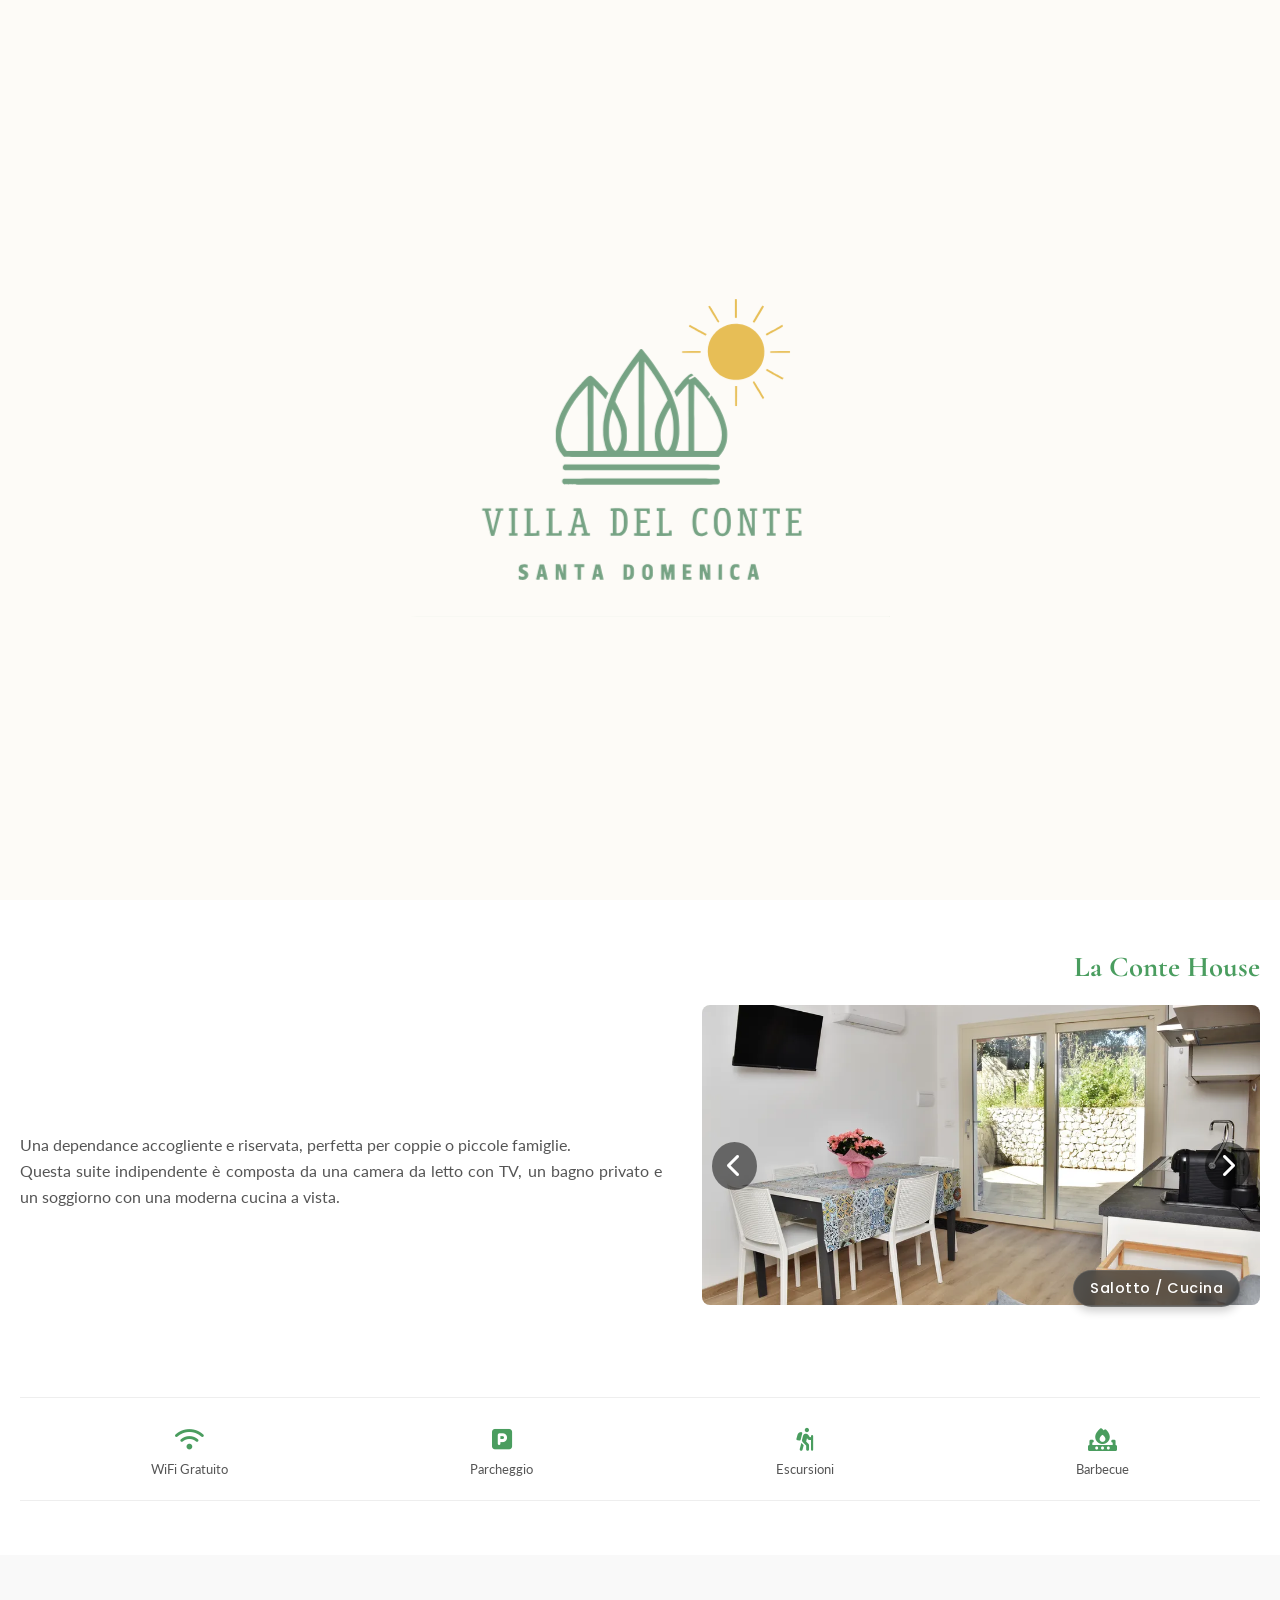
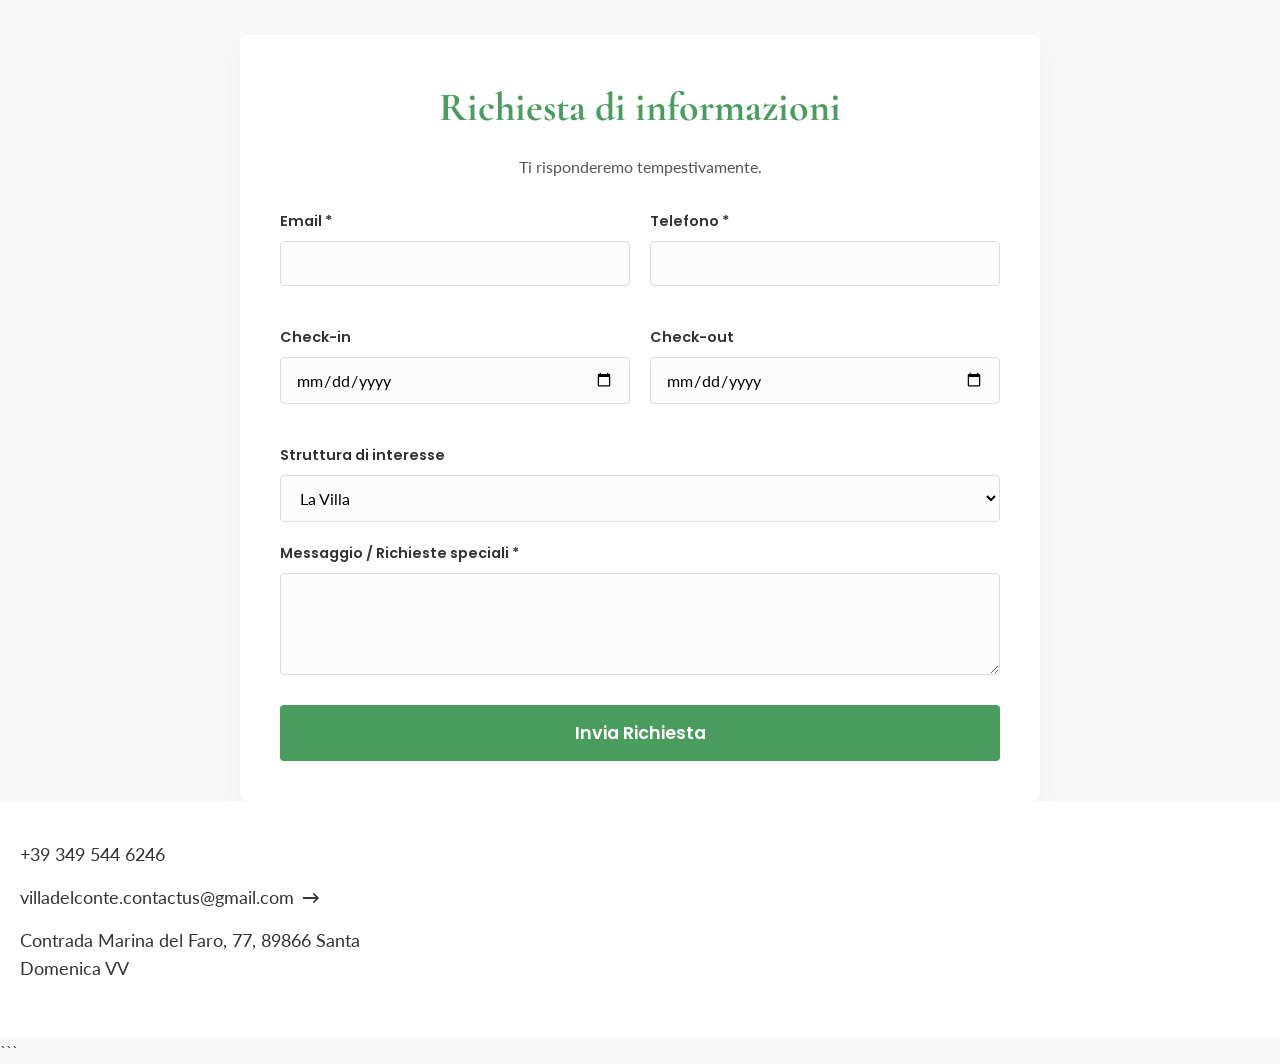
==== commit 1d882cec: "fix: security headers, form honeypot, innerHTML sanitization, CORS canvas guard" ====
--- a/index.html
+++ b/index.html
@@ -4,6 +4,8 @@
 
 <head>
     <meta charset="UTF-8">
+    <link rel="icon" type="image/svg+xml" href="/images/ui/logo.svg">
+    <link rel="shortcut icon" href="/images/ui/logo.svg">
     <meta name="viewport" content="width=device-width, initial-scale=1.0">
     <title>Villa del Conte | Case Vacanze a Santa Domenica di Ricadi</title>
     <meta name="description"
@@ -14,7 +16,7 @@
 <meta property="og:url" content="https://villa-del-conte.com/">
 <meta property="og:title" content="Villa del Conte | Santa Domenica di Ricadi">
 <meta property="og:description" content="La tua vacanza nella splendida Costa degli Dei">
-<meta property="og:image" content="https://villa-del-conte.com/images/ui/sfondo-header-960w.webp">
+<meta property="og:image" content="https://villa-del-conte.com/images/villa/giardino/giardino-01-960w.webp">
 
 <link rel="icon" type="image/png" href="images/ui/logo.svg">
 
@@ -59,7 +61,7 @@
     { "@type": "LocationFeatureSpecification", "name": "Garden", "value": true },
     { "@type": "LocationFeatureSpecification", "name": "Disabled Access", "value": true }
   ],
-  "image": "https://villa-del-conte.com/images/ui/sfondo-header-960w.webp"
+  "image": "https://villa-del-conte.com/images/villa/giardino/giardino-01-960w.webp"
 }
 </script>
 ```
--- a/style.css
+++ b/style.css
@@ -18,7 +18,7 @@
 }
 
 header {
-  background-image: linear-gradient(to bottom, rgba(249, 249, 249, 0) 60%, #f9f9f9 100%), url('images/ui/sfondo-heade-960w.webp');
+  background-image: linear-gradient(to bottom, rgba(249, 249, 249, 0) 60%, #f9f9f9 100%), url('images/villa/giardino/giardino-01-960w.webp');
   background-size: cover;
   background-position: center;
   padding: 100px 0;
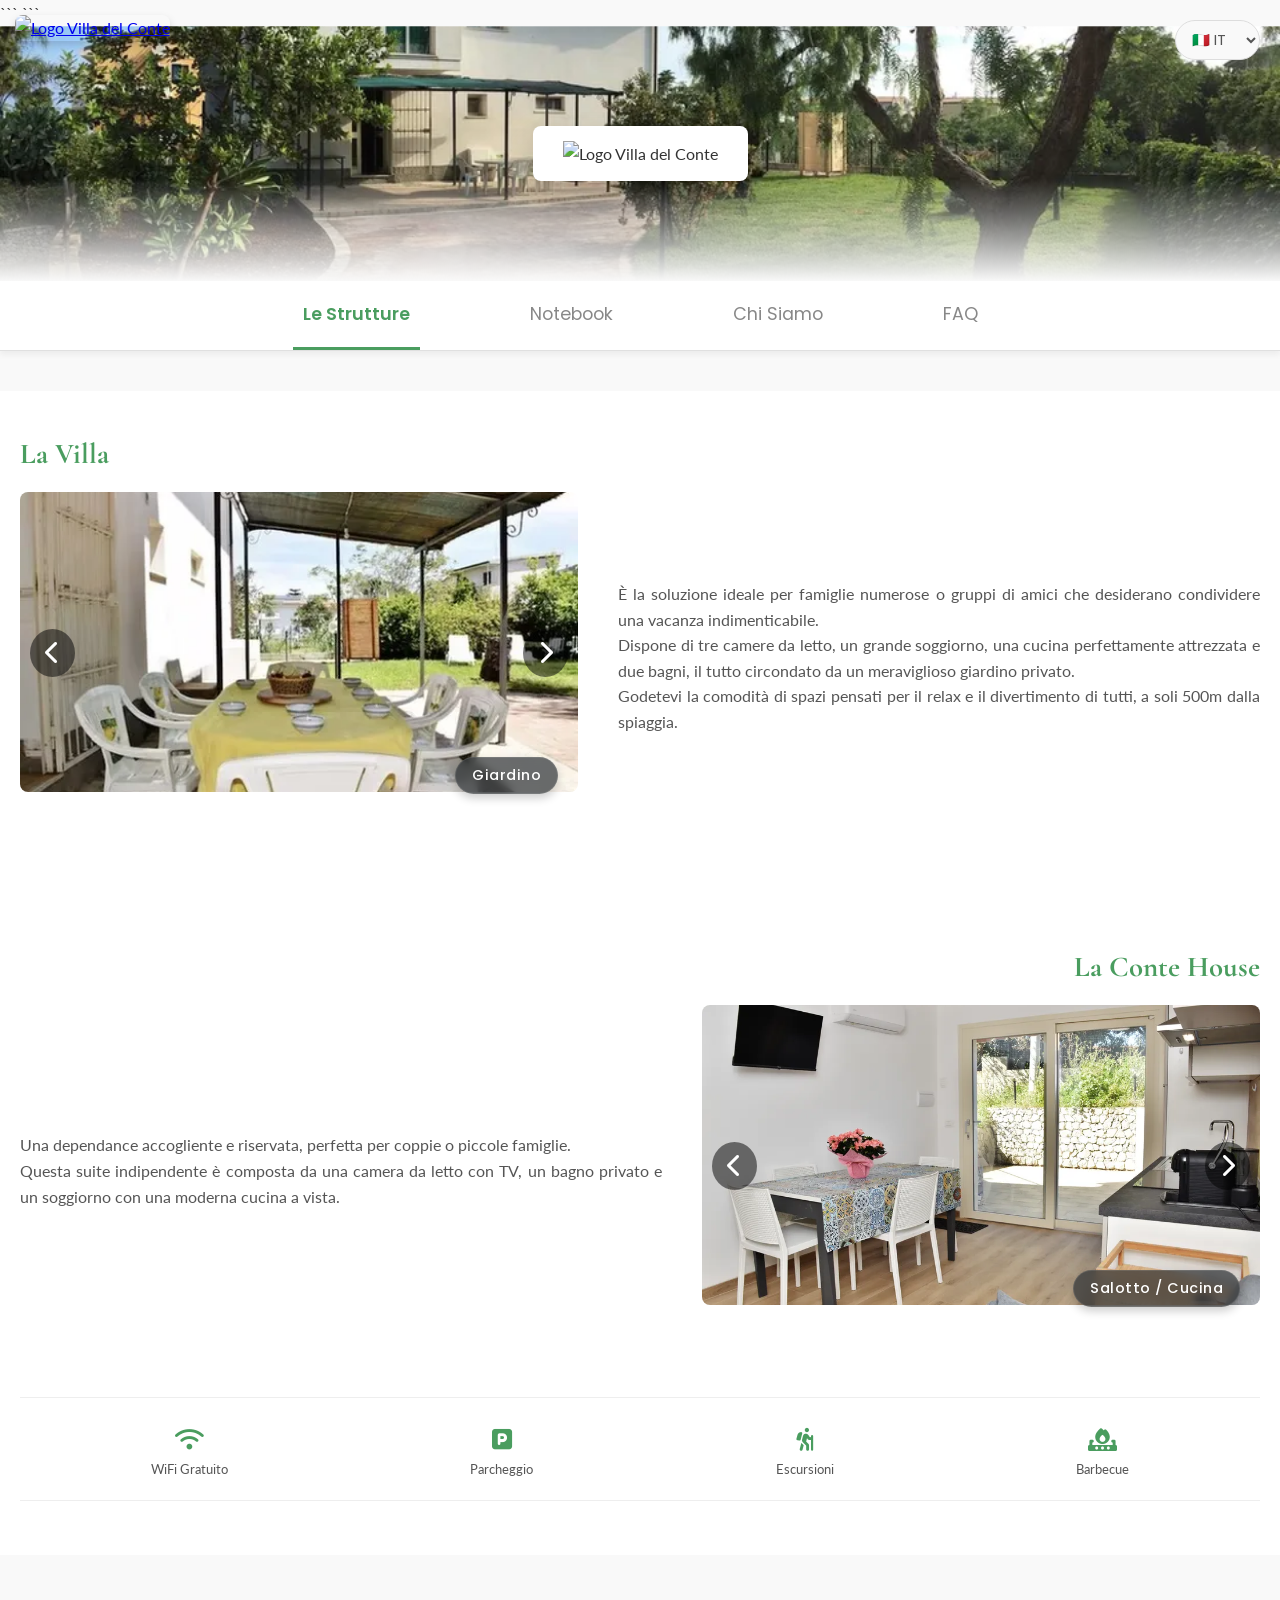
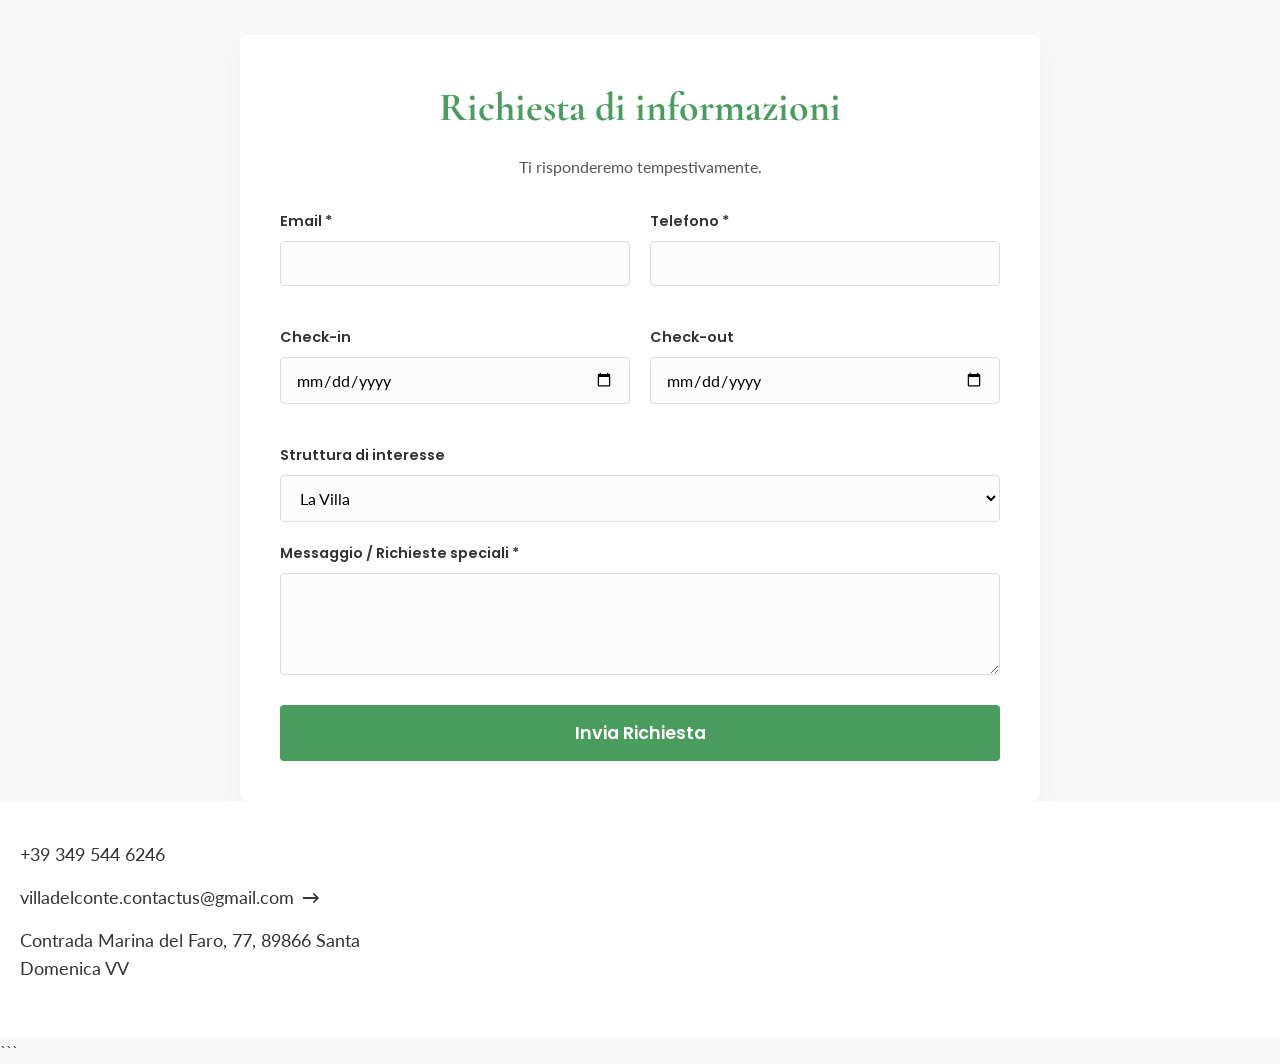
==== commit 37e5104b: "Fix: risolte vulnerabilità di sicurezza e bug visivi minori" ====
--- a/index.html
+++ b/index.html
@@ -16,7 +16,7 @@
 <meta property="og:url" content="https://villa-del-conte.com/">
 <meta property="og:title" content="Villa del Conte | Santa Domenica di Ricadi">
 <meta property="og:description" content="La tua vacanza nella splendida Costa degli Dei">
-<meta property="og:image" content="https://villa-del-conte.com/images/villa/giardino/giardino-01-960w.webp">
+<meta property="og:image" content="https://villa-del-conte.com/images/villa/giardino/giardino-03-960w.webp">
 
 <link rel="icon" type="image/png" href="images/ui/logo.svg">
 
@@ -61,7 +61,7 @@
     { "@type": "LocationFeatureSpecification", "name": "Garden", "value": true },
     { "@type": "LocationFeatureSpecification", "name": "Disabled Access", "value": true }
   ],
-  "image": "https://villa-del-conte.com/images/villa/giardino/giardino-01-960w.webp"
+  "image": "https://villa-del-conte.com/images/villa/giardino/giardino-03-960w.webp"
 }
 </script>
 ```
--- a/style.css
+++ b/style.css
@@ -18,7 +18,7 @@
 }
 
 header {
-  background-image: linear-gradient(to bottom, rgba(249, 249, 249, 0) 60%, #f9f9f9 100%), url('images/villa/giardino/giardino-01-960w.webp');
+  background-image: linear-gradient(to bottom, rgba(249, 249, 249, 0) 60%, #f9f9f9 100%), url('images/villa/giardino/giardino-03-960w.webp');
   background-size: cover;
   background-position: center;
   padding: 100px 0;
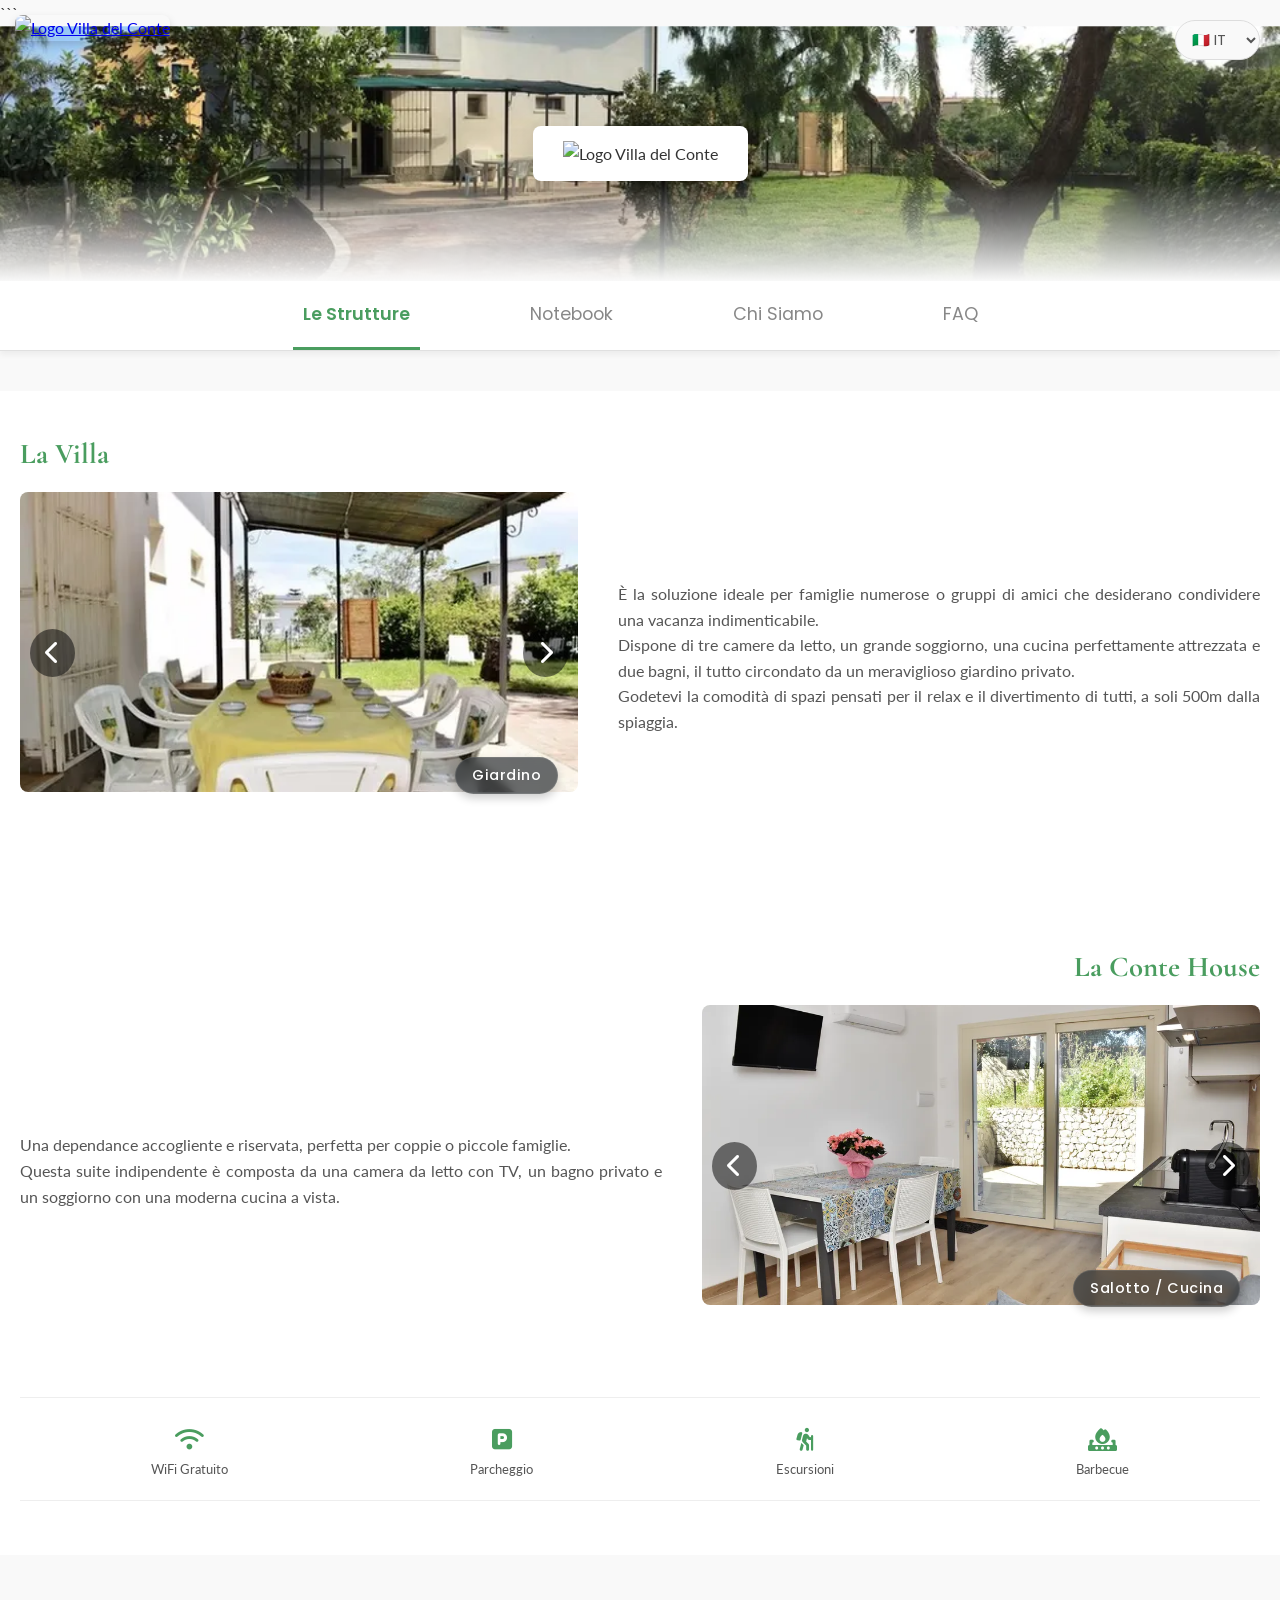
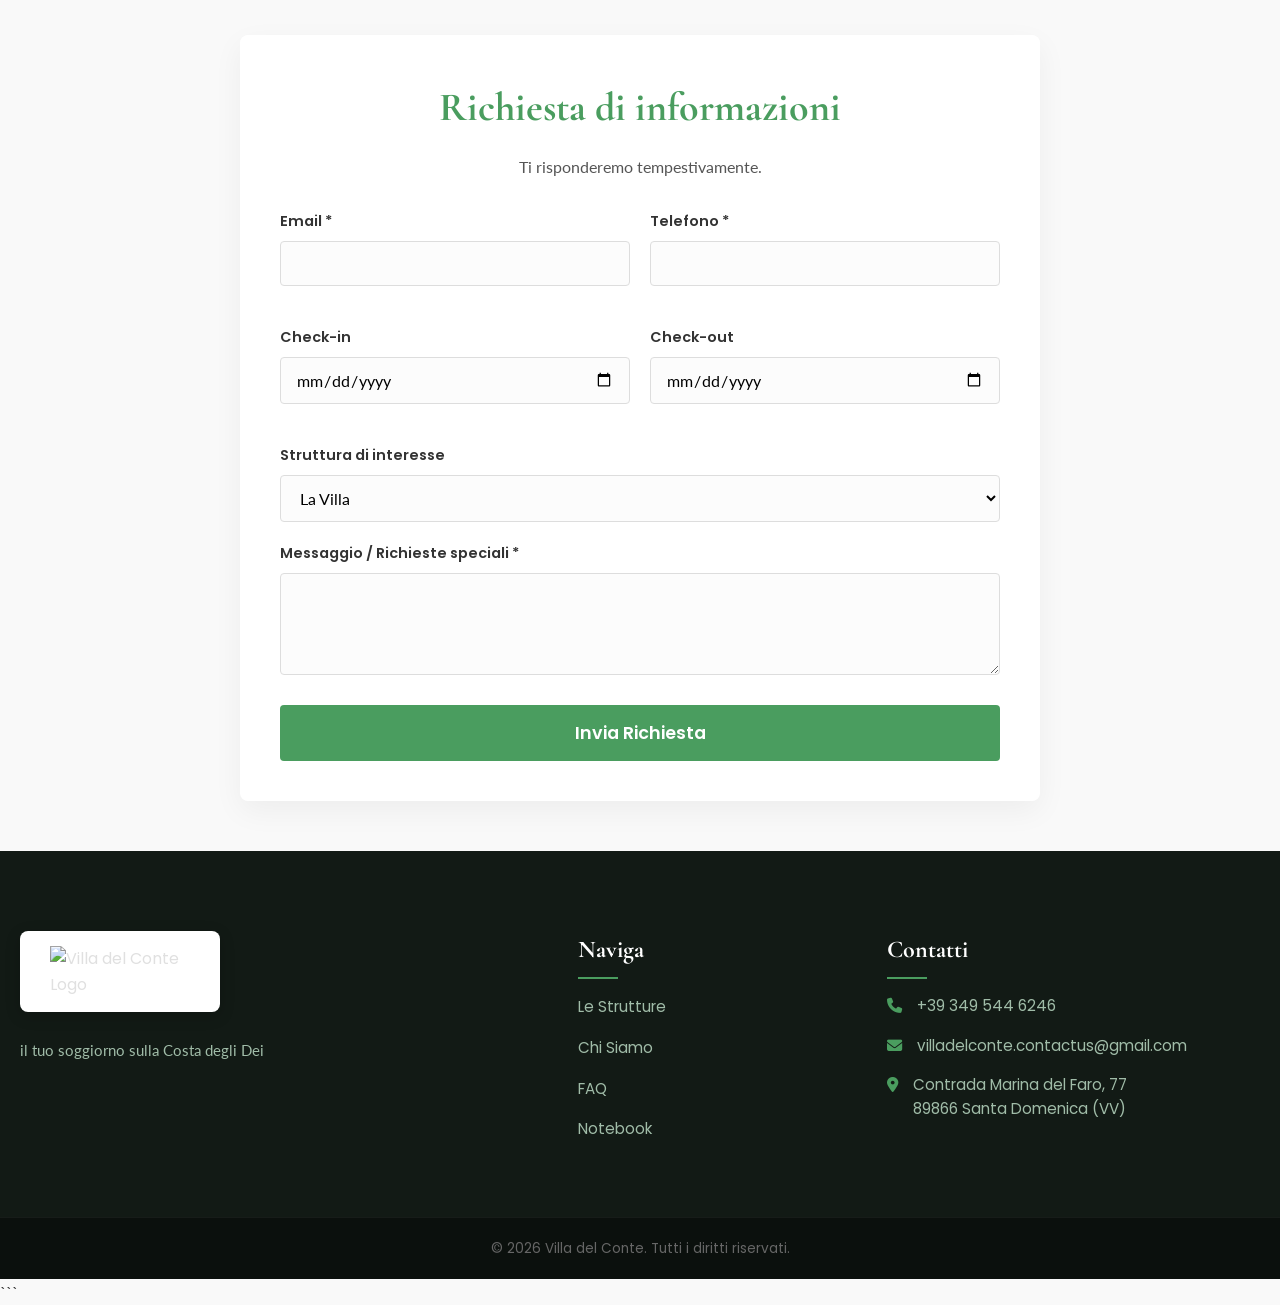
==== commit b81951ee: "Footer: traduzione multilingua, fix mobile responsiveness e compressione verticale" ====
--- a/index.html
+++ b/index.html
@@ -11,26 +11,26 @@
     <meta name="description"
         content="Prenota La Villa o La Conte House a Santa Domenica di Ricadi, Costa degli Dei. Ampi spazi, giardino privato, Wi-Fi gratuito e parcheggio a due passi da Tropea.">
 
-```
-<meta property="og:type" content="website">
-<meta property="og:url" content="https://villa-del-conte.com/">
-<meta property="og:title" content="Villa del Conte | Santa Domenica di Ricadi">
-<meta property="og:description" content="La tua vacanza nella splendida Costa degli Dei">
-<meta property="og:image" content="https://villa-del-conte.com/images/villa/giardino/giardino-03-960w.webp">
-
-<link rel="icon" type="image/png" href="images/ui/logo.svg">
-
-<link rel="preconnect" href="https://fonts.googleapis.com">
-<link rel="preconnect" href="https://fonts.gstatic.com" crossorigin>
-<link
-    href="https://fonts.googleapis.com/css2?family=Cormorant+Garamond:ital,wght@0,400;0,700;1,400&family=Lato:ital,wght@0,400;0,700;1,400&family=Poppins:ital,wght@0,400;0,500;0,600;0,700;1,400&display=swap"
-    rel="stylesheet">
-<link rel="canonical" href="https://villa-del-conte.com/">
-<meta name="robots" content="index, follow">
-<link rel="stylesheet" href="style.css?v=20">
-<link rel="stylesheet" href="https://cdnjs.cloudflare.com/ajax/libs/font-awesome/6.5.2/css/all.min.css">
-
-<script type="application/ld+json">
+
+    <meta property="og:type" content="website">
+    <meta property="og:url" content="https://villa-del-conte.com/">
+    <meta property="og:title" content="Villa del Conte | Santa Domenica di Ricadi">
+    <meta property="og:description" content="La tua vacanza nella splendida Costa degli Dei">
+    <meta property="og:image" content="https://villa-del-conte.com/images/villa/giardino/giardino-03-960w.webp">
+
+    <link rel="icon" type="image/png" href="images/ui/logo.svg">
+
+    <link rel="preconnect" href="https://fonts.googleapis.com">
+    <link rel="preconnect" href="https://fonts.gstatic.com" crossorigin>
+    <link
+        href="https://fonts.googleapis.com/css2?family=Cormorant+Garamond:ital,wght@0,400;0,700;1,400&family=Lato:ital,wght@0,400;0,700;1,400&family=Poppins:ital,wght@0,400;0,500;0,600;0,700;1,400&display=swap"
+        rel="stylesheet">
+    <link rel="canonical" href="https://villa-del-conte.com/">
+    <meta name="robots" content="index, follow">
+    <link rel="stylesheet" href="style.css?v=20">
+    <link rel="stylesheet" href="https://cdnjs.cloudflare.com/ajax/libs/font-awesome/6.5.2/css/all.min.css">
+
+    <script type="application/ld+json">
 {
   "@context": "https://schema.org",
   "@type": "LodgingBusiness",
@@ -64,7 +64,7 @@
   "image": "https://villa-del-conte.com/images/villa/giardino/giardino-03-960w.webp"
 }
 </script>
-```
+    ```
 
 </head>
 
@@ -77,496 +77,554 @@
                 </path>
             </g>
 
-```
-        <g id="anim-sun-group" fill="#e7be56">
-            <path d="m 926.23317,68.499794 v -25 h 2.66667 2.66667 v 25 25 h -2.66667 -2.66667 z"></path>
-            <path
-                d="m 976.0665,105.66098 c -1.00833,-0.62517 -1.83165,-1.44219 -1.82959,-1.8156 0.002,-0.3734 2.37711,-4.578919 5.27791,-9.345586 2.90079,-4.766666 8.03211,-13.316666 11.40294,-19 3.37082,-5.683333 6.69576,-11.146185 7.38875,-12.139671 0.693,-0.993486 1.25999,-2.118486 1.25999,-2.5 0,-1.060304 0.8114,-0.799885 2.9467,0.945711 l 1.9466,1.591423 -10.87551,18.217935 c -10.66061,17.857946 -15.20562,25.235598 -15.5246,25.200198 -0.0879,-0.01 -0.98485,-0.52924 -1.99319,-1.15441 z">
-            </path>
-            <path
-                d="M 869.87631,88.953069 C 864.02259,79.177502 858.21684,69.408892 856.97465,67.245047 l -2.25854,-3.934264 1.59187,-1.224004 c 0.87552,-0.673202 1.93945,-1.230674 2.36428,-1.238827 0.42483,-0.0082 2.61967,3.210176 4.87744,7.151842 2.25776,3.941667 6.19103,10.616667 8.74058,14.833334 2.54955,4.216666 4.93305,8.266666 5.29665,9 0.36361,0.733333 2.13823,3.733333 3.94361,6.666666 3.00179,4.877246 3.18644,5.408776 2.15923,6.215516 -3.06158,2.40449 -2.66192,2.86053 -13.81346,-15.762241 z">
-            </path>
-            <path
-                d="m 1010.1404,139.12705 -1.0927,-2.33614 2.0927,-1.07482 c 1.151,-0.59115 7.4928,-4.13495 14.0928,-7.8751 6.6,-3.74015 14.0341,-7.90727 16.5204,-9.26025 7.4645,-4.06217 9.4402,-5.19103 10.2837,-5.87605 0.4423,-0.35916 1.0782,-0.48363 1.4132,-0.27659 0.7132,0.44076 2.415,4.34212 2.0391,4.67441 -0.1411,0.12465 -2.6564,1.50153 -5.5898,3.05974 -2.9333,1.55821 -12.4179,6.84051 -21.0768,11.73845 -8.6589,4.89793 -16.1589,9.05319 -16.6667,9.23391 -0.5747,0.20455 -1.3356,-0.55328 -2.0159,-2.00756 z">
-            </path>
-            <path
-                d="m 842.17124,138.59825 c -2.78407,-1.5904 -8.03407,-4.47667 -11.66667,-6.41394 -3.6326,-1.93726 -8.60707,-4.68379 -11.05437,-6.1034 -2.44731,-1.41962 -4.58996,-2.58112 -4.76144,-2.58112 -0.30189,0 -11.16458,-5.96177 -11.74173,-6.44421 -0.48008,-0.4013 1.93011,-4.98063 2.45898,-4.67202 4.64254,2.70905 15.01051,8.44957 15.2608,8.44957 0.18355,0 2.33608,1.15655 4.78339,2.57012 2.4473,1.41356 6.99964,3.92096 10.11631,5.572 9.24603,4.89803 14.66667,7.96026 14.66667,8.2855 0,0.73813 -2.08097,4.23856 -2.51712,4.23409 -0.26559,-0.003 -2.76076,-1.3062 -5.54482,-2.89659 z">
-            </path>
-            <path
-                d="m 1021.2756,187.49979 c -0.09,-0.18333 -0.1097,-1.23333 -0.045,-2.33333 l 0.1184,-2 26.4419,-0.17432 26.4419,-0.17431 v 2.32594 2.32595 l -26.3974,0.1817 c -14.5185,0.0999 -26.4706,0.0317 -26.5602,-0.15163 z">
-            </path>
-            <path
-                d="m 785.00202,187.49979 c -0.23953,-0.18333 -0.42472,-1.23333 -0.41155,-2.33333 l 0.024,-2 24.8501,-0.17482 24.85011,-0.17482 -0.2074,2.35042 -0.2074,2.35042 -24.23115,0.15773 c -13.32714,0.0868 -24.42714,0.008 -24.66667,-0.1756 z">
-            </path>
-            <path
-                d="m 1043.8998,254.06433 c -5.1333,-2.9451 -11.1333,-6.33695 -13.3333,-7.53744 -2.2,-1.20048 -6.668,-3.72268 -9.929,-5.60488 -3.2609,-1.8822 -6.0519,-3.42219 -6.202,-3.42219 -0.1502,0 -1.2934,-0.6933 -2.5404,-1.54068 l -2.2673,-1.54068 1.2747,-2.09607 1.2747,-2.09608 9.1946,5.19926 c 12.0051,6.78842 14.9824,8.44715 20.1947,11.25078 2.3833,1.28197 6.3357,3.49169 8.783,4.91049 2.4473,1.41881 4.7546,2.57965 5.1273,2.57965 1.3167,0 1.415,1.23952 0.2592,3.2701 -0.6432,1.13014 -1.4695,2.03853 -1.8362,2.01864 -0.3666,-0.0199 -4.8666,-2.4458 -10,-5.3909 z">
-            </path>
-            <path
-                d="m 917.3745,259.43931 c -9.71993,-1.42212 -22.46591,-6.52714 -31.47482,-12.60629 -27.37322,-18.47126 -39.67785,-56.16968 -28.50526,-87.33323 11.60743,-32.37644 44.72207,-52.99223 79.44208,-49.4573 27.51801,2.80167 50.36769,19.18455 62.1328,44.54829 5.5929,12.0574 7.6067,25.43626 5.9603,39.59794 -0.8284,7.12541 -4.0382,18.07416 -7.02914,23.97652 -5.27788,10.41538 -16.41584,23.09282 -25.33396,28.83557 -10.39728,6.69526 -21.66705,11.1027 -31.88157,12.4684 -6.02193,0.80515 -17.70545,0.79016 -23.31043,-0.0299 z">
-            </path>
-            <path
-                d="m 995.23317,302.45895 c -2.93334,-4.95281 -5.93333,-10.05512 -6.66667,-11.33847 -0.73333,-1.28334 -4.13985,-6.98614 -7.57004,-12.67287 -3.4302,-5.68674 -6.37736,-10.87736 -6.54927,-11.53472 -0.20475,-0.78299 0.32013,-1.60974 1.52191,-2.39718 2.32171,-1.52124 1.26104,-2.93115 14.26407,18.96077 5.68333,9.56847 11.29663,18.96309 12.47403,20.87693 1.1774,1.91385 2.1524,3.80656 2.1667,4.20604 0.014,0.39948 -0.7991,1.13985 -1.8074,1.64528 -1.0083,0.50542 -1.9833,0.99553 -2.1667,1.08914 -0.1833,0.0936 -2.7333,-3.88211 -5.66663,-8.83492 z">
-            </path>
-            <path
-                d="m 927.26432,330.30872 c -0.20046,-0.20046 -0.36448,-12.31448 -0.36448,-26.92004 v -26.55555 h 2.67423 2.67423 l -0.17423,26.75217 -0.17423,26.75218 -2.13552,0.16786 c -1.17453,0.0923 -2.29953,0.004 -2.5,-0.19662 z">
-            </path>
-        </g>
-    </svg>
-</div>
-
-<a href="#" id="sticky-logo">
-    <img src="images/ui/logo.svg" alt="Logo Villa del Conte">
-</a>
-<div class="lang-selector-fixed fade-in-up reveal-visible">
-    <select id="lang-switch" class="lang-select" aria-label="Seleziona la lingua">
-        <option value="it">🇮🇹 IT</option>
-        <option value="en">🇬🇧 EN</option>
-        <option value="es">🇪🇸 ES</option>
-        <option value="ru">🇷🇺 RU</option>
-        <option value="de">🇩🇪 DE</option>
-        <option value="zh">🇨🇳 ZH</option>
-    </select>
-</div>
-
-
-<header>
-    <div class="container">
-        <div class="logo-section">
-            <div class="logo">
-                <img src="images/ui/logo.svg" alt="Logo Villa del Conte" class="logo-image">
+            ```
+            <g id="anim-sun-group" fill="#e7be56">
+                <path d="m 926.23317,68.499794 v -25 h 2.66667 2.66667 v 25 25 h -2.66667 -2.66667 z"></path>
+                <path
+                    d="m 976.0665,105.66098 c -1.00833,-0.62517 -1.83165,-1.44219 -1.82959,-1.8156 0.002,-0.3734 2.37711,-4.578919 5.27791,-9.345586 2.90079,-4.766666 8.03211,-13.316666 11.40294,-19 3.37082,-5.683333 6.69576,-11.146185 7.38875,-12.139671 0.693,-0.993486 1.25999,-2.118486 1.25999,-2.5 0,-1.060304 0.8114,-0.799885 2.9467,0.945711 l 1.9466,1.591423 -10.87551,18.217935 c -10.66061,17.857946 -15.20562,25.235598 -15.5246,25.200198 -0.0879,-0.01 -0.98485,-0.52924 -1.99319,-1.15441 z">
+                </path>
+                <path
+                    d="M 869.87631,88.953069 C 864.02259,79.177502 858.21684,69.408892 856.97465,67.245047 l -2.25854,-3.934264 1.59187,-1.224004 c 0.87552,-0.673202 1.93945,-1.230674 2.36428,-1.238827 0.42483,-0.0082 2.61967,3.210176 4.87744,7.151842 2.25776,3.941667 6.19103,10.616667 8.74058,14.833334 2.54955,4.216666 4.93305,8.266666 5.29665,9 0.36361,0.733333 2.13823,3.733333 3.94361,6.666666 3.00179,4.877246 3.18644,5.408776 2.15923,6.215516 -3.06158,2.40449 -2.66192,2.86053 -13.81346,-15.762241 z">
+                </path>
+                <path
+                    d="m 1010.1404,139.12705 -1.0927,-2.33614 2.0927,-1.07482 c 1.151,-0.59115 7.4928,-4.13495 14.0928,-7.8751 6.6,-3.74015 14.0341,-7.90727 16.5204,-9.26025 7.4645,-4.06217 9.4402,-5.19103 10.2837,-5.87605 0.4423,-0.35916 1.0782,-0.48363 1.4132,-0.27659 0.7132,0.44076 2.415,4.34212 2.0391,4.67441 -0.1411,0.12465 -2.6564,1.50153 -5.5898,3.05974 -2.9333,1.55821 -12.4179,6.84051 -21.0768,11.73845 -8.6589,4.89793 -16.1589,9.05319 -16.6667,9.23391 -0.5747,0.20455 -1.3356,-0.55328 -2.0159,-2.00756 z">
+                </path>
+                <path
+                    d="m 842.17124,138.59825 c -2.78407,-1.5904 -8.03407,-4.47667 -11.66667,-6.41394 -3.6326,-1.93726 -8.60707,-4.68379 -11.05437,-6.1034 -2.44731,-1.41962 -4.58996,-2.58112 -4.76144,-2.58112 -0.30189,0 -11.16458,-5.96177 -11.74173,-6.44421 -0.48008,-0.4013 1.93011,-4.98063 2.45898,-4.67202 4.64254,2.70905 15.01051,8.44957 15.2608,8.44957 0.18355,0 2.33608,1.15655 4.78339,2.57012 2.4473,1.41356 6.99964,3.92096 10.11631,5.572 9.24603,4.89803 14.66667,7.96026 14.66667,8.2855 0,0.73813 -2.08097,4.23856 -2.51712,4.23409 -0.26559,-0.003 -2.76076,-1.3062 -5.54482,-2.89659 z">
+                </path>
+                <path
+                    d="m 1021.2756,187.49979 c -0.09,-0.18333 -0.1097,-1.23333 -0.045,-2.33333 l 0.1184,-2 26.4419,-0.17432 26.4419,-0.17431 v 2.32594 2.32595 l -26.3974,0.1817 c -14.5185,0.0999 -26.4706,0.0317 -26.5602,-0.15163 z">
+                </path>
+                <path
+                    d="m 785.00202,187.49979 c -0.23953,-0.18333 -0.42472,-1.23333 -0.41155,-2.33333 l 0.024,-2 24.8501,-0.17482 24.85011,-0.17482 -0.2074,2.35042 -0.2074,2.35042 -24.23115,0.15773 c -13.32714,0.0868 -24.42714,0.008 -24.66667,-0.1756 z">
+                </path>
+                <path
+                    d="m 1043.8998,254.06433 c -5.1333,-2.9451 -11.1333,-6.33695 -13.3333,-7.53744 -2.2,-1.20048 -6.668,-3.72268 -9.929,-5.60488 -3.2609,-1.8822 -6.0519,-3.42219 -6.202,-3.42219 -0.1502,0 -1.2934,-0.6933 -2.5404,-1.54068 l -2.2673,-1.54068 1.2747,-2.09607 1.2747,-2.09608 9.1946,5.19926 c 12.0051,6.78842 14.9824,8.44715 20.1947,11.25078 2.3833,1.28197 6.3357,3.49169 8.783,4.91049 2.4473,1.41881 4.7546,2.57965 5.1273,2.57965 1.3167,0 1.415,1.23952 0.2592,3.2701 -0.6432,1.13014 -1.4695,2.03853 -1.8362,2.01864 -0.3666,-0.0199 -4.8666,-2.4458 -10,-5.3909 z">
+                </path>
+                <path
+                    d="m 917.3745,259.43931 c -9.71993,-1.42212 -22.46591,-6.52714 -31.47482,-12.60629 -27.37322,-18.47126 -39.67785,-56.16968 -28.50526,-87.33323 11.60743,-32.37644 44.72207,-52.99223 79.44208,-49.4573 27.51801,2.80167 50.36769,19.18455 62.1328,44.54829 5.5929,12.0574 7.6067,25.43626 5.9603,39.59794 -0.8284,7.12541 -4.0382,18.07416 -7.02914,23.97652 -5.27788,10.41538 -16.41584,23.09282 -25.33396,28.83557 -10.39728,6.69526 -21.66705,11.1027 -31.88157,12.4684 -6.02193,0.80515 -17.70545,0.79016 -23.31043,-0.0299 z">
+                </path>
+                <path
+                    d="m 995.23317,302.45895 c -2.93334,-4.95281 -5.93333,-10.05512 -6.66667,-11.33847 -0.73333,-1.28334 -4.13985,-6.98614 -7.57004,-12.67287 -3.4302,-5.68674 -6.37736,-10.87736 -6.54927,-11.53472 -0.20475,-0.78299 0.32013,-1.60974 1.52191,-2.39718 2.32171,-1.52124 1.26104,-2.93115 14.26407,18.96077 5.68333,9.56847 11.29663,18.96309 12.47403,20.87693 1.1774,1.91385 2.1524,3.80656 2.1667,4.20604 0.014,0.39948 -0.7991,1.13985 -1.8074,1.64528 -1.0083,0.50542 -1.9833,0.99553 -2.1667,1.08914 -0.1833,0.0936 -2.7333,-3.88211 -5.66663,-8.83492 z">
+                </path>
+                <path
+                    d="m 927.26432,330.30872 c -0.20046,-0.20046 -0.36448,-12.31448 -0.36448,-26.92004 v -26.55555 h 2.67423 2.67423 l -0.17423,26.75217 -0.17423,26.75218 -2.13552,0.16786 c -1.17453,0.0923 -2.29953,0.004 -2.5,-0.19662 z">
+                </path>
+            </g>
+        </svg>
+    </div>
+
+    <a href="#" id="sticky-logo">
+        <img src="images/ui/logo.svg" alt="Logo Villa del Conte">
+    </a>
+    <div class="lang-selector-fixed fade-in-up reveal-visible">
+        <select id="lang-switch" class="lang-select" aria-label="Seleziona la lingua">
+            <option value="it">🇮🇹 IT</option>
+            <option value="en">🇬🇧 EN</option>
+            <option value="es">🇪🇸 ES</option>
+            <option value="ru">🇷🇺 RU</option>
+            <option value="de">🇩🇪 DE</option>
+            <option value="zh">🇨🇳 ZH</option>
+        </select>
+    </div>
+
+
+    <header>
+        <div class="container">
+            <div class="logo-section">
+                <div class="logo">
+                    <img src="images/ui/logo.svg" alt="Logo Villa del Conte" class="logo-image">
+                </div>
             </div>
         </div>
-    </div>
-</header>
-<nav class="main-nav" aria-label="Navigazione principale">
-    <div class="container" role="tablist" style="position: relative;">
-        <div class="nav-tabs">
-            <button class="nav-btn active" role="tab" aria-selected="true" aria-controls="strutture"
-                id="tab-strutture" data-target="strutture" data-i18n="nav_structures">Le Strutture</button>
-            <button class="nav-btn" role="tab" aria-selected="false" aria-controls="blog" id="tab-blog"
-                data-target="blog" data-i18n="nav_blog">Notebook</button>
-            <button class="nav-btn" role="tab" aria-selected="false" aria-controls="chi-siamo" id="tab-chi-siamo"
-                data-target="chi-siamo" data-i18n="nav_about">Chi Siamo</button>
-            <button class="nav-btn" role="tab" aria-selected="false" aria-controls="faq" id="tab-faq"
-                data-target="faq" data-i18n="nav_faq">FAQ</button>
+    </header>
+    <nav class="main-nav" aria-label="Navigazione principale">
+        <div class="container" role="tablist" style="position: relative;">
+            <div class="nav-tabs">
+                <button class="nav-btn active" role="tab" aria-selected="true" aria-controls="strutture"
+                    id="tab-strutture" data-target="strutture" data-i18n="nav_structures">Le Strutture</button>
+                <button class="nav-btn" role="tab" aria-selected="false" aria-controls="blog" id="tab-blog"
+                    data-target="blog" data-i18n="nav_blog">Notebook</button>
+                <button class="nav-btn" role="tab" aria-selected="false" aria-controls="chi-siamo" id="tab-chi-siamo"
+                    data-target="chi-siamo" data-i18n="nav_about">Chi Siamo</button>
+                <button class="nav-btn" role="tab" aria-selected="false" aria-controls="faq" id="tab-faq"
+                    data-target="faq" data-i18n="nav_faq">FAQ</button>
+            </div>
+
         </div>
-
-    </div>
-</nav>
-
-<main>
-    <section id="strutture" class="content-section active">
-        <section class="properties-section">
+    </nav>
+
+    <main>
+        <section id="strutture" class="content-section active">
+            <section class="properties-section">
+                <div class="container">
+                    <div class="property-list">
+
+                        <div class="property-block fade-in-up">
+                            <h2 class="property-title" style="text-align: left;" data-i18n="villa_title">La Villa</h2>
+                            <div class="property-content">
+                                <div class="property-gallery">
+                                    <div class="image-gallery" id="gallery-villa">
+                                        <img src="images/villa/giardino/26EA642B-36BE-4AB2-995D-C0369173014E_4_5005_c.jpeg"
+                                            alt="La Villa" class="property-image">
+                                        <button class="carousel-btn prev-btn" aria-label="Immagine precedente"><i
+                                                class="fa-solid fa-chevron-left"></i></button>
+                                        <button class="carousel-btn next-btn" aria-label="Immagine successiva"><i
+                                                class="fa-solid fa-chevron-right"></i></button>
+                                    </div>
+                                    <div class="carousel-categories" id="cats-villa"></div>
+                                </div>
+
+
+
+                                <div class="property-text">
+                                    <p class="property-description" data-i18n="villa_desc_1">È la soluzione ideale per
+                                        famiglie numerose o gruppi di amici che desiderano condividere una vacanza
+                                        indimenticabile.</p>
+                                    <p class="property-description" data-i18n="villa_desc_2">Dispone di tre ampie camere
+                                        da
+                                        letto, un grande soggiorno, una cucina perfettamente attrezzata e due bagni, il
+                                        tutto circondato da un meraviglioso giardino privato.</p>
+                                    <p class="property-description" data-i18n="villa_desc_3">Godetevi la comodità di
+                                        spazi pensati per il relax e il divertimento di tutti, a soli 500m dalla
+                                        spiaggia.</p>
+                                </div>
+                            </div>
+                        </div>
+
+                        <div class="property-block fade-in-up">
+                            <h2 class="property-title" style="text-align: right;" data-i18n="conte_title">La Conte House
+                            </h2>
+                            <div class="property-content reverse">
+                                <div class="property-gallery">
+                                    <div class="image-gallery" id="gallery-conte">
+                                        <img src="images/house/salone&cucina/DSC_0025.JPG" alt="La Conte House"
+                                            class="property-image">
+                                        <button class="carousel-btn prev-btn" aria-label="Immagine precedente"><i
+                                                class="fa-solid fa-chevron-left"></i></button>
+                                        <button class="carousel-btn next-btn" aria-label="Immagine successiva"><i
+                                                class="fa-solid fa-chevron-right"></i></button>
+                                    </div>
+                                    <div class="carousel-categories" id="cats-conte"></div>
+                                </div>
+
+
+
+                                <div class="property-text">
+                                    <p class="property-description" data-i18n="conte_desc_1">Una dependance accogliente
+                                        e riservata, perfetta per coppie o piccole famiglie.</p>
+                                    <p class="property-description" data-i18n="conte_desc_2">Questa suite indipendente è
+                                        composta da una camera da letto con TV, un bagno privato e un soggiorno con una
+                                        moderna cucina a vista.</p>
+                                </div>
+                            </div>
+                        </div>
+
+                    </div>
+                    <div class="services-bar fade-in-up"
+                        style="margin-top: 50px; border-top: 1px solid #eee; padding-top: 30px;">
+                        <div class="service-item"><i class="fa-solid fa-wifi"></i><span data-i18n="service_wifi">WiFi
+                                Gratuito</span></div>
+                        <div class="service-item"><i class="fa-solid fa-square-parking"></i><span
+                                data-i18n="service_parking">Parcheggio</span></div>
+                        <div class="service-item"><i class="fa-solid fa-person-hiking"></i><span
+                                data-i18n="service_excursion">Escursioni</span></div>
+                        <div class="service-item"><i class="fa-solid fa-fire-burner"></i><span
+                                data-i18n="service_bbq">Barbecue</span></div>
+                    </div>
+                </div>
+            </section>
+
+
+
+            <div class="container" style="margin-top: 80px;">
+                <div class="booking-form-container fade-in-up">
+                    <h3 class="property-title" style="text-align: center; font-size: 2.5em;" data-i18n="form_title">
+                        Richiesta di informazioni</h3>
+                    <p style="text-align: center; color: #555; margin-bottom: 30px;" data-i18n="form_subtitle">ti
+                        risponderemo tempestivamente.</p>
+
+                    <form action="https://formspree.io/f/xqeygjwd" method="POST" class="booking-form">
+                        <div class="form-row">
+                            <div class="form-group">
+                                <label for="email" data-i18n="form_email">Email *</label>
+                                <input type="email" id="email" name="email" required>
+                            </div>
+                            <div class="form-group">
+                                <label for="phone" data-i18n="form_phone">Telefono *</label>
+                                <input type="tel" id="phone" name="phone" required>
+                            </div>
+                        </div>
+
+                        <div class="form-row">
+                            <div class="form-group">
+                                <label for="checkin" data-i18n="form_checkin">Check-in</label>
+                                <input type="date" id="checkin" name="checkin">
+                            </div>
+                            <div class="form-group">
+                                <label for="checkout" data-i18n="form_checkout">Check-out</label>
+                                <input type="date" id="checkout" name="checkout">
+                            </div>
+                        </div>
+
+                        <div class="form-group">
+                            <label for="structure" data-i18n="form_structure">Struttura di interesse</label>
+                            <select id="structure" name="structure">
+                                <option value="La Villa" data-i18n="form_opt_villa">La Villa</option>
+                                <option value="La Conte House" data-i18n="form_opt_conte">La Conte House</option>
+                                <option value="Entrambe" data-i18n="form_opt_both">Entrambe (Intera Proprietà)</option>
+
+                            </select>
+                        </div>
+
+                        <div class="form-group">
+                            <label for="message" data-i18n="form_msg">Messaggio / Richieste speciali *</label>
+                            <textarea id="message" name="message" rows="4" required></textarea>
+                        </div>
+
+                        <input type="text" name="_gotcha" style="display:none" tabindex="-1" autocomplete="off">
+                        <button type="submit" class="submit-btn" data-i18n="form_submit">Invia Richiesta</button>
+                    </form>
+
+                </div>
+            </div>
+
+        </section>
+
+        <section id="chi-siamo" class="content-section">
             <div class="container">
-                <div class="property-list">
-
-                    <div class="property-block fade-in-up">
-                        <h2 class="property-title" style="text-align: left;" data-i18n="villa_title">La Villa</h2>
-                        <div class="property-content">
-                            <div class="property-gallery">
-                                <div class="image-gallery" id="gallery-villa">
-                                    <img src="images/villa/giardino/26EA642B-36BE-4AB2-995D-C0369173014E_4_5005_c.jpeg"
-                                        alt="La Villa" class="property-image">
-                                    <button class="carousel-btn prev-btn" aria-label="Immagine precedente"><i
-                                            class="fa-solid fa-chevron-left"></i></button>
-                                    <button class="carousel-btn next-btn" aria-label="Immagine successiva"><i
-                                            class="fa-solid fa-chevron-right"></i></button>
-                                </div>
-                                <div class="carousel-categories" id="cats-villa"></div>
-                            </div>
-
-
-
-                            <div class="property-text">
-                                <p class="property-description" data-i18n="villa_desc_1">È la soluzione ideale per
-                                    famiglie numerose o gruppi di amici che desiderano condividere una vacanza
-                                    indimenticabile.</p>
-                                <p class="property-description" data-i18n="villa_desc_2">Dispone di tre ampie camere
-                                    da
-                                    letto, un grande soggiorno, una cucina perfettamente attrezzata e due bagni, il
-                                    tutto circondato da un meraviglioso giardino privato.</p>
-                                <p class="property-description" data-i18n="villa_desc_3">Godetevi la comodità di
-                                    spazi pensati per il relax e il divertimento di tutti, a soli 500m dalla
-                                    spiaggia.</p>
-                            </div>
-                        </div>
-                    </div>
-
-                    <div class="property-block fade-in-up">
-                        <h2 class="property-title" style="text-align: right;" data-i18n="conte_title">La Conte House
-                        </h2>
-                        <div class="property-content reverse">
-                            <div class="property-gallery">
-                                <div class="image-gallery" id="gallery-conte">
-                                    <img src="images/house/salone&cucina/DSC_0025.JPG"
-                                        alt="La Conte House" class="property-image">
-                                    <button class="carousel-btn prev-btn" aria-label="Immagine precedente"><i
-                                            class="fa-solid fa-chevron-left"></i></button>
-                                    <button class="carousel-btn next-btn" aria-label="Immagine successiva"><i
-                                            class="fa-solid fa-chevron-right"></i></button>
-                                </div>
-                                <div class="carousel-categories" id="cats-conte"></div>
-                            </div>
-
-
-
-                            <div class="property-text">
-                                <p class="property-description" data-i18n="conte_desc_1">Una dependance accogliente
-                                    e riservata, perfetta per coppie o piccole famiglie.</p>
-                                <p class="property-description" data-i18n="conte_desc_2">Questa suite indipendente è
-                                    composta da una camera da letto con TV, un bagno privato e un soggiorno con una
-                                    moderna cucina a vista.</p>
-                            </div>
-                        </div>
-                    </div>
-
-                </div>
-                <div class="services-bar fade-in-up"
-                    style="margin-top: 50px; border-top: 1px solid #eee; padding-top: 30px;">
-                    <div class="service-item"><i class="fa-solid fa-wifi"></i><span data-i18n="service_wifi">WiFi
-                            Gratuito</span></div>
-                    <div class="service-item"><i class="fa-solid fa-square-parking"></i><span
-                            data-i18n="service_parking">Parcheggio</span></div>
-                    <div class="service-item"><i class="fa-solid fa-person-hiking"></i><span
-                            data-i18n="service_excursion">Escursioni</span></div>
-                    <div class="service-item"><i class="fa-solid fa-fire-burner"></i><span
-                            data-i18n="service_bbq">Barbecue</span></div>
-                </div>
+
+                <div class="who-we-are-intro fade-in-up"
+                    style="margin-bottom: 50px; text-align: center; max-width: 800px; margin-left: auto; margin-right: auto;">
+                    <p class="property-description" style="font-size: 1.1em; line-height: 1.8;"
+                        data-i18n="about_intro_p1">Ci dedichiamo all'ospitalità, aprendo le porte di una
+                        delle zone più affascinanti della Costa degli Dei. Il nostro obiettivo è farvi sentire a casa,
+                        offrendovi
+                        ambienti curati in un contesto sereno e vicino al mare, per garantirvi una vacanza
+                        indimenticabile unendo modernità a tradizione.</p>
+                </div>
+                <div class="reviews-section fade-in-up" style="margin-top: 30px;">
+                    <h2 class="property-title" style="text-align: center; margin-bottom: 40px;"
+                        data-i18n="reviews_title">Dicono di noi</h2>
+
+                    <div class="reviews-grid">
+
+                        <!-- Google Maps Review -->
+                        <div class="review-card google-card">
+                            <div class="review-header">
+                                <div class="review-avatar">L</div>
+                                <div class="review-meta">
+                                    <span class="review-author">Larisa Susi</span>
+                                    <span class="review-source"><i class="fa-brands fa-google"></i> Google Maps · 6 mesi
+                                        fa</span>
+                                </div>
+                                <div class="review-rating">5/5</div>
+                            </div>
+                            <div class="review-stars google-stars">
+                                <i class="fa-solid fa-star"></i><i class="fa-solid fa-star"></i><i
+                                    class="fa-solid fa-star"></i><i class="fa-solid fa-star"></i><i
+                                    class="fa-solid fa-star"></i>
+                            </div>
+                            <div class="review-body">
+                                <p>Se desiderate vera pace, tranquillità e comfort, pur trovandovi nelle immediate
+                                    vicinanze di Tropea, questo appartamento... è perfetto per voi. Il giardino privato,
+                                    con alberi di limoni e mandarini, offre una meravigliosa ombra, c'è un barbecue nel
+                                    cortile e tutto è attrezzato per trascorrere una piacevole serata in compagnia. La
+                                    splendida spiaggia autentica è vicinissima alla casa... 4 minuti di treno e siete
+                                    nel cuore di Tropea. Ma il gioiello più importante di questo alloggio è Francesco.
+                                    Un ragazzo adorabile, amichevole e gentile che risponde immediatamente alle vostre
+                                    richieste...</p>
+                            </div>
+                        </div>
+
+                        <!-- Booking Review 1 -->
+                        <div class="review-card booking-card">
+                            <div class="review-header">
+                                <div class="review-avatar">G</div>
+                                <div class="review-meta">
+                                    <span class="review-author">Giacomo <span
+                                            style="font-size: 0.8em; color: #888;">🇮🇹 Italia</span></span>
+                                    <span class="review-source">Booking.com · 10 agosto 2024</span>
+                                </div>
+                                <div class="review-rating-box">10</div>
+                            </div>
+                            <h4 class="review-title">Soggiorno fantastico a Santa Domenica</h4>
+                            <div class="review-body">
+                                <p><span style="color: #28a745;"><i class="fa-regular fa-face-smile"></i></span>
+                                    Francesco é un host fantastico. Ci mette passione e amore in quello che fa e lo si
+                                    vede dalla disponibilità e della cura dell'abitazione. Fornisce ogni tipo di
+                                    supporto e consiglio. Davvero unica ed completa la guida da lui prodotta...
+                                    Comunicazione eccezionale e nessun problema riscontrato nonostante la prenotazione
+                                    fatta all'ultimo momento... Davvero consigliatissimo!</p>
+                            </div>
+                        </div>
+
+                        <!-- Airbnb Review -->
+                        <div class="review-card airbnb-card">
+                            <div class="review-header">
+                                <div class="review-avatar"
+                                    style="background-image: url('https://randomuser.me/api/portraits/men/32.jpg'); background-size: cover; text-indent: -9999px;">
+                                    C</div>
+                                <div class="review-meta">
+                                    <span class="review-author">Claudio</span>
+                                    <span class="review-source"><i class="fa-brands fa-airbnb"></i> Airbnb · September
+                                        2024</span>
+                                </div>
+                            </div>
+                            <div class="review-stars airbnb-stars">
+                                <i class="fa-solid fa-star"></i><i class="fa-solid fa-star"></i><i
+                                    class="fa-solid fa-star"></i><i class="fa-solid fa-star"></i><i
+                                    class="fa-solid fa-star"></i>
+                            </div>
+                            <div class="review-body">
+                                <p>Cozy accommodation in a well-served location and close to the village. Completely as
+                                    described. Friendly host and available for every request. Recommended!</p>
+                            </div>
+                        </div>
+
+                        <!-- Booking Review 2 -->
+                        <div class="review-card booking-card">
+                            <div class="review-header">
+                                <div class="review-avatar">A</div>
+                                <div class="review-meta">
+                                    <span class="review-author">Antonino <span
+                                            style="font-size: 0.8em; color: #888;">🇮🇹 Italia</span></span>
+                                    <span class="review-source">Booking.com · 15 luglio 2025</span>
+                                </div>
+                                <div class="review-rating-box">9,0</div>
+                            </div>
+                            <h4 class="review-title">Eccellente</h4>
+                            <div class="review-body">
+                                <p><span style="color: #28a745;"><i class="fa-regular fa-face-smile"></i></span>
+                                    Ambiente spazioso, ideale per famiglie. Zanzariere, condizionatori ed uno spazioso
+                                    giardino. Qualche svista qua e la, ma ritornerei certamente. Francesco è stato a
+                                    disposizione per tutto il soggiorno, sempre reperibile e puntuale.</p>
+                            </div>
+                        </div>
+
+                    </div>
+                </div>
+                <div class="map-section fade-in-up" style="margin-top: 80px;">
+                    <div class="map-container">
+                        <iframe
+                            src="https://www.google.com/maps/d/u/0/embed?mid=1N9-ZXD5SFWVKBu3uGtndcMVf3Pq2_E4&ehbc=2E312F&noprof=1"
+                            width="640" height="480"></iframe>
+                    </div>
+                    <div class="villa-details">
+                        <p data-i18n="about_desc_1">Ci troviamo a 4km da Tropea, precisamente a Santa Domenica di
+                            Ricadi e sulla Costa degli Dei, nota per le spiagge mozzafiato ed il mare cristallino.</p>
+                        <p data-i18n="about_desc_2">La zona offre ristoranti, bar, negozi e tutti i comfort per una
+                            vacanza rilassante ed in pochi minuti è possibile raggiungere Capo Vaticano e Tropea.</p>
+                    </div>
+                </div>
+
             </div>
         </section>
 
-
-
-        <div class="container" style="margin-top: 80px;">
-            <div class="booking-form-container fade-in-up">
-                <h3 class="property-title" style="text-align: center; font-size: 2.5em;" data-i18n="form_title">
-                    Richiesta di informazioni</h3>
-                <p style="text-align: center; color: #555; margin-bottom: 30px;" data-i18n="form_subtitle">ti
-                    risponderemo tempestivamente.</p>
-
-                <form action="https://formspree.io/f/xqeygjwd" method="POST" class="booking-form">
-                    <div class="form-row">
-                        <div class="form-group">
-                            <label for="email" data-i18n="form_email">Email *</label>
-                            <input type="email" id="email" name="email" required>
-                        </div>
-                        <div class="form-group">
-                            <label for="phone" data-i18n="form_phone">Telefono *</label>
-                            <input type="tel" id="phone" name="phone" required>
-                        </div>
-                    </div>
-
-                    <div class="form-row">
-                        <div class="form-group">
-                            <label for="checkin" data-i18n="form_checkin">Check-in</label>
-                            <input type="date" id="checkin" name="checkin">
-                        </div>
-                        <div class="form-group">
-                            <label for="checkout" data-i18n="form_checkout">Check-out</label>
-                            <input type="date" id="checkout" name="checkout">
-                        </div>
-                    </div>
-
-                    <div class="form-group">
-                        <label for="structure" data-i18n="form_structure">Struttura di interesse</label>
-                        <select id="structure" name="structure">
-                            <option value="La Villa" data-i18n="form_opt_villa">La Villa</option>
-                            <option value="La Conte House" data-i18n="form_opt_conte">La Conte House</option>
-                            <option value="Entrambe" data-i18n="form_opt_both">Entrambe (Intera Proprietà)</option>
-
-                        </select>
-                    </div>
-
-                    <div class="form-group">
-                        <label for="message" data-i18n="form_msg">Messaggio / Richieste speciali *</label>
-                        <textarea id="message" name="message" rows="4" required></textarea>
-                    </div>
-
-                    <input type="text" name="_gotcha" style="display:none" tabindex="-1" autocomplete="off">
-                    <button type="submit" class="submit-btn" data-i18n="form_submit">Invia Richiesta</button>
-                </form>
-
-            </div>
+        <section id="faq" class="content-section">
+            <div class="container fade-in-up" style="padding: 60px 20px; max-width: 800px; margin: 0 auto;">
+                <h2 class="property-title" style="text-align: center;" data-i18n="faq_title">Domande Frequenti</h2>
+                <p class="property-description" style="text-align: center; margin-bottom: 40px;"
+                    data-i18n="faq_subtitle">Le domande più comuni dei nostri ospiti.</p>
+                <div class="faq-accordion">
+                    <div class="faq-item">
+                        <button class="faq-question" aria-expanded="false"><span data-i18n="faq_q1">A che distanza si
+                                trovano le spiagge?</span><i class="fa-solid fa-chevron-down"></i></button>
+                        <div class="faq-answer">
+                            <p data-i18n="faq_a1">Ci troviamo sulla costa, circondati da tutte le spiagge principali
+                                della zona.</p>
+                        </div>
+                    </div>
+                    <div class="faq-item">
+                        <button class="faq-question" aria-expanded="false"><span data-i18n="faq_q2">Il WiFi è
+                                disponibile?</span><i class="fa-solid fa-chevron-down"></i></button>
+                        <div class="faq-answer">
+                            <p data-i18n="faq_a2">Sì, è gratuito e copre per intero le strutture.</p>
+                        </div>
+                    </div>
+                    <div class="faq-item">
+                        <button class="faq-question" aria-expanded="false"><span data-i18n="faq_q3">Viene fornita la
+                                biancheria?</span><i class="fa-solid fa-chevron-down"></i></button>
+                        <div class="faq-answer">
+                            <p data-i18n="faq_a3">Certamente, è disponibile su richiesta per garantirvi il massimo
+                                comfort.</p>
+                        </div>
+                    </div>
+                    <div class="faq-item">
+                        <button class="faq-question" aria-expanded="false"><span data-i18n="faq_q4">Gli animali
+                                domestici sono ammessi?</span><i class="fa-solid fa-chevron-down"></i></button>
+                        <div class="faq-answer">
+                            <p data-i18n="faq_a4">Solamente quelli di piccola taglia.</p>
+                        </div>
+                    </div>
+                    <div class="faq-item">
+                        <button class="faq-question" aria-expanded="false"><span data-i18n="faq_q5">È consentito fumare
+                                all'interno?</span><i class="fa-solid fa-chevron-down"></i></button>
+                        <div class="faq-answer">
+                            <p data-i18n="faq_a5">No, è severamente vietato e punito con una multa.</p>
+                        </div>
+                    </div>
+                </div>
+            </div>
+        </section>
+
+        <section id="blog" class="content-section">
+            <div class="container fade-in-up">
+                <div class="blog-grid">
+                    <a href="blog-territorio.html" class="blog-card">
+                        <article>
+                            <div class="blog-image" style="background-image: url('images/blog/territorio-960w.webp');">
+                            </div>
+                            <div class="blog-content">
+                                <h3 data-i18n="blog_territorio_title">Storia del Territorio</h3>
+                                <p data-i18n="blog_territorio_excerpt">Il territorio che circonda Villa del Conte a
+                                    Santa Domenica di Ricadi, sulla suggestiva
+                                    Costa degli Dei in Calabria, è un mosaico vivo di epo...</p>
+                                <span class="read-more" data-i18n="blog_read_more">Leggi di più →</span>
+                            </div>
+                        </article>
+                    </a>
+                    <a href="blog-romane.html" class="blog-card">
+                        <article>
+                            <div class="blog-image" style="background-image: url('images/blog/romane-960w.webp');">
+                            </div>
+                            <div class="blog-content">
+                                <h3 data-i18n="blog_romane_title">Origini Romane</h3>
+                                <p data-i18n="blog_romane_excerpt">Le origini romane del territorio intorno a Santa
+                                    Domenica di Ricadi e Tropea, sulla Costa
+                                    degli Dei in Calabria, riportano a un’epoca di co...</p>
+                                <span class="read-more" data-i18n="blog_read_more">Leggi di più →</span>
+                            </div>
+                        </article>
+                    </a>
+
+                    <a href="blog-costa.html" class="blog-card">
+                        <article>
+                            <div class="blog-image" style="background-image: url('images/blog/costa-960w.webp');"></div>
+                            <div class="blog-content">
+                                <h3 data-i18n="blog_costa_title">La Costa degli Dei</h3>
+                                <p data-i18n="blog_costa_excerpt">La Costa degli Dei è uno dei tratti di litorale più
+                                    spettacolari d’Italia, un paradiso
+                                    calabrese che si snoda per circa 50 chilometri lu...</p>
+                                <span class="read-more" data-i18n="blog_read_more">Leggi di più →</span>
+                            </div>
+                        </article>
+                    </a>
+                    <a href="blog-tropea.html" class="blog-card">
+                        <article>
+                            <div class="blog-image" style="background-image: url('images/blog/tropea-960w.webp');">
+                            </div>
+                            <div class="blog-content">
+                                <h3 data-i18n="blog_tropea_title">Tropea: Il Borgo dei Borghi</h3>
+                                <p data-i18n="blog_tropea_excerpt">Tropea, la “perla del Tirreno” e più volte eletta
+                                    Borgo dei Borghi d’Italia, domina la
+                                    Costa degli Dei in Calabria con un fascino irresist...</p>
+                                <span class="read-more" data-i18n="blog_read_more">Leggi di più →</span>
+                            </div>
+                        </article>
+                    </a>
+                    <a href="blog-santadomenica.html" class="blog-card">
+                        <article>
+                            <div class="blog-image"
+                                style="background-image: url('images/blog/santadomenica-960w.webp');"></div>
+                            <div class="blog-content">
+                                <h3 data-i18n="blog_santadomenica_title">Santa Domenica di Ricadi</h3>
+                                <p data-i18n="blog_santadomenica_excerpt">Santa Domenica di Ricadi, frazione del comune
+                                    di Ricadi sulla Costa degli Dei in Calabria
+                                    – e non da confondere con l’omonima località...</p>
+                                <span class="read-more" data-i18n="blog_read_more">Leggi di più →</span>
+                            </div>
+                        </article>
+                    </a>
+                    <a href="blog-cucina.html" class="blog-card">
+                        <article>
+                            <div class="blog-image" style="background-image: url('images/blog/cucina-960w.webp');">
+                            </div>
+                            <div class="blog-content">
+                                <h3 data-i18n="blog_cucina_title">Tradizioni Culinarie</h3>
+                                <p data-i18n="blog_cucina_excerpt">Le tradizioni culinarie della Costa degli Dei
+                                    rappresentano l’anima autentica della
+                                    Calabria, un’esplosione di sapori intensi e ingredienti...</p>
+                                <span class="read-more" data-i18n="blog_read_more">Leggi di più →</span>
+                            </div>
+                        </article>
+                    </a>
+                </div>
+            </div>
+        </section>
+
+    </main>
+
+    <footer class="site-footer">
+        <div class="container footer-grid fade-in-up">
+
+            <!-- Brand -->
+            <div class="footer-col brand-col">
+                <div class="footer-logo-card">
+                    <img src="images/ui/logo.svg" alt="Villa del Conte Logo" class="footer-logo">
+                </div>
+                <p class="footer-flavor" data-i18n="footer_slogan">your stay on Costa degli Dei</p>
+            </div>
+
+            <!-- Quick Links -->
+            <div class="footer-col links-col">
+                <h4 class="footer-heading" data-i18n="footer_nav">Naviga</h4>
+                <ul class="footer-links">
+                    <li><a href="#"
+                            onclick="window.scrollTo({top: 0, behavior: 'smooth'}); document.getElementById('tab-strutture').click(); return false;"
+                            data-i18n="nav_structures">Le Strutture</a></li>
+                    <li><a href="#"
+                            onclick="window.scrollTo({top: 0, behavior: 'smooth'}); document.getElementById('tab-chi-siamo').click(); return false;"
+                            data-i18n="nav_about">Chi Siamo</a></li>
+                    <li><a href="#"
+                            onclick="window.scrollTo({top: 0, behavior: 'smooth'}); document.getElementById('tab-faq').click(); return false;"
+                            data-i18n="nav_faq">FAQ</a></li>
+                    <li><a href="#"
+                            onclick="window.scrollTo({top: 0, behavior: 'smooth'}); document.getElementById('tab-blog').click(); return false;"
+                            data-i18n="nav_blog">Notebook</a></li>
+                </ul>
+            </div>
+
+            <!-- Contacts -->
+            <div class="footer-col contacts-col">
+                <h4 class="footer-heading" data-i18n="footer_contacts">Contatti</h4>
+                <ul class="footer-contacts">
+                    <li>
+                        <i class="fa-solid fa-phone"></i>
+                        <span>+39 349 544 6246</span>
+                    </li>
+                    <li>
+                        <a href="mailto:villadelconte.contactus@gmail.com" class="email-link footer-contact-link">
+                            <i class="fa-solid fa-envelope"></i>
+                            <span>villadelconte.contactus@gmail.com</span>
+                        </a>
+                    </li>
+                    <li>
+                        <a href="https://share.google/DHl63tvF5XWUOpe9d" target="_blank"
+                            rel="noopener noreferrer" class="email-link footer-contact-link">
+                            <i class="fa-solid fa-location-dot"></i>
+                            <span>Contrada Marina del Faro, 77<br>89866 Santa Domenica (VV)</span>
+                        </a>
+                    </li>
+                </ul>
+            </div>
+
         </div>
 
-    </section>
-
-    <section id="chi-siamo" class="content-section">
-        <div class="container">
-
-            <div class="who-we-are-intro fade-in-up"
-                style="margin-bottom: 50px; text-align: center; max-width: 800px; margin-left: auto; margin-right: auto;">
-                <p class="property-description" style="font-size: 1.1em; line-height: 1.8;"
-                    data-i18n="about_intro_p1">Ci dedichiamo all'ospitalità, aprendo le porte di una
-                    delle zone più affascinanti della Costa degli Dei. Il nostro obiettivo è farvi sentire a casa,
-                    offrendovi
-                    ambienti curati in un contesto sereno e vicino al mare, per garantirvi una vacanza
-                    indimenticabile unendo modernità a tradizione.</p>
-            </div>
-            <div class="reviews-section fade-in-up" style="margin-top: 30px;">
-                <h2 class="property-title" style="text-align: center; margin-bottom: 40px;" data-i18n="reviews_title">Dicono di noi</h2>
-
-                <div class="reviews-grid">
-
-                    <!-- Google Maps Review -->
-                    <div class="review-card google-card">
-                        <div class="review-header">
-                            <div class="review-avatar">L</div>
-                            <div class="review-meta">
-                                <span class="review-author">Larisa Susi</span>
-                                <span class="review-source"><i class="fa-brands fa-google"></i> Google Maps · 6 mesi
-                                    fa</span>
-                            </div>
-                            <div class="review-rating">5/5</div>
-                        </div>
-                        <div class="review-stars google-stars">
-                            <i class="fa-solid fa-star"></i><i class="fa-solid fa-star"></i><i
-                                class="fa-solid fa-star"></i><i class="fa-solid fa-star"></i><i
-                                class="fa-solid fa-star"></i>
-                        </div>
-                        <div class="review-body">
-                            <p>Se desiderate vera pace, tranquillità e comfort, pur trovandovi nelle immediate
-                                vicinanze di Tropea, questo appartamento... è perfetto per voi. Il giardino privato,
-                                con alberi di limoni e mandarini, offre una meravigliosa ombra, c'è un barbecue nel
-                                cortile e tutto è attrezzato per trascorrere una piacevole serata in compagnia. La
-                                splendida spiaggia autentica è vicinissima alla casa... 4 minuti di treno e siete
-                                nel cuore di Tropea. Ma il gioiello più importante di questo alloggio è Francesco.
-                                Un ragazzo adorabile, amichevole e gentile che risponde immediatamente alle vostre
-                                richieste...</p>
-                        </div>
-                    </div>
-
-                    <!-- Booking Review 1 -->
-                    <div class="review-card booking-card">
-                        <div class="review-header">
-                            <div class="review-avatar">G</div>
-                            <div class="review-meta">
-                                <span class="review-author">Giacomo <span
-                                        style="font-size: 0.8em; color: #888;">🇮🇹 Italia</span></span>
-                                <span class="review-source">Booking.com · 10 agosto 2024</span>
-                            </div>
-                            <div class="review-rating-box">10</div>
-                        </div>
-                        <h4 class="review-title">Soggiorno fantastico a Santa Domenica</h4>
-                        <div class="review-body">
-                            <p><span style="color: #28a745;"><i class="fa-regular fa-face-smile"></i></span>
-                                Francesco é un host fantastico. Ci mette passione e amore in quello che fa e lo si
-                                vede dalla disponibilità e della cura dell'abitazione. Fornisce ogni tipo di
-                                supporto e consiglio. Davvero unica ed completa la guida da lui prodotta...
-                                Comunicazione eccezionale e nessun problema riscontrato nonostante la prenotazione
-                                fatta all'ultimo momento... Davvero consigliatissimo!</p>
-                        </div>
-                    </div>
-
-                    <!-- Airbnb Review -->
-                    <div class="review-card airbnb-card">
-                        <div class="review-header">
-                            <div class="review-avatar"
-                                style="background-image: url('https://randomuser.me/api/portraits/men/32.jpg'); background-size: cover; text-indent: -9999px;">
-                                C</div>
-                            <div class="review-meta">
-                                <span class="review-author">Claudio</span>
-                                <span class="review-source"><i class="fa-brands fa-airbnb"></i> Airbnb · September
-                                    2024</span>
-                            </div>
-                        </div>
-                        <div class="review-stars airbnb-stars">
-                            <i class="fa-solid fa-star"></i><i class="fa-solid fa-star"></i><i
-                                class="fa-solid fa-star"></i><i class="fa-solid fa-star"></i><i
-                                class="fa-solid fa-star"></i>
-                        </div>
-                        <div class="review-body">
-                            <p>Cozy accommodation in a well-served location and close to the village. Completely as
-                                described. Friendly host and available for every request. Recommended!</p>
-                        </div>
-                    </div>
-
-                    <!-- Booking Review 2 -->
-                    <div class="review-card booking-card">
-                        <div class="review-header">
-                            <div class="review-avatar">A</div>
-                            <div class="review-meta">
-                                <span class="review-author">Antonino <span
-                                        style="font-size: 0.8em; color: #888;">🇮🇹 Italia</span></span>
-                                <span class="review-source">Booking.com · 15 luglio 2025</span>
-                            </div>
-                            <div class="review-rating-box">9,0</div>
-                        </div>
-                        <h4 class="review-title">Eccellente</h4>
-                        <div class="review-body">
-                            <p><span style="color: #28a745;"><i class="fa-regular fa-face-smile"></i></span>
-                                Ambiente spazioso, ideale per famiglie. Zanzariere, condizionatori ed uno spazioso
-                                giardino. Qualche svista qua e la, ma ritornerei certamente. Francesco è stato a
-                                disposizione per tutto il soggiorno, sempre reperibile e puntuale.</p>
-                        </div>
-                    </div>
-
-                </div>
-            </div>
-            <div class="map-section fade-in-up" style="margin-top: 80px;">
-                <div class="map-container">
-                    <iframe
-                        src="https://www.google.com/maps/d/u/0/embed?mid=1N9-ZXD5SFWVKBu3uGtndcMVf3Pq2_E4&ehbc=2E312F&noprof=1"
-                        width="640" height="480"></iframe>
-                </div>
-                <div class="villa-details">
-                    <p data-i18n="about_desc_1">Ci troviamo a 4km da Tropea, precisamente a Santa Domenica di
-                        Ricadi e sulla Costa degli Dei, nota per le spiagge mozzafiato ed il mare cristallino.</p>
-                    <p data-i18n="about_desc_2">La zona offre ristoranti, bar, negozi e tutti i comfort per una
-                        vacanza rilassante ed in pochi minuti è possibile raggiungere Capo Vaticano e Tropea.</p>
-                </div>
-            </div>
-
+        <div class="footer-bottom">
+            <div class="container">
+                <p>&copy; 2026 Villa del Conte. Tutti i diritti riservati.</p>
+            </div>
         </div>
-    </section>
-
-    <section id="faq" class="content-section">
-        <div class="container fade-in-up" style="padding: 60px 20px; max-width: 800px; margin: 0 auto;">
-            <h2 class="property-title" style="text-align: center;" data-i18n="faq_title">Domande Frequenti</h2>
-            <p class="property-description" style="text-align: center; margin-bottom: 40px;"
-                data-i18n="faq_subtitle">Le domande più comuni dei nostri ospiti.</p>
-            <div class="faq-accordion">
-                <div class="faq-item">
-                    <button class="faq-question" aria-expanded="false"><span data-i18n="faq_q1">A che distanza si
-                            trovano le spiagge?</span><i class="fa-solid fa-chevron-down"></i></button>
-                    <div class="faq-answer">
-                        <p data-i18n="faq_a1">Ci troviamo sulla costa, circondati da tutte le spiagge principali
-                            della zona.</p>
-                    </div>
-                </div>
-                <div class="faq-item">
-                    <button class="faq-question" aria-expanded="false"><span data-i18n="faq_q2">Il WiFi è
-                            disponibile?</span><i class="fa-solid fa-chevron-down"></i></button>
-                    <div class="faq-answer">
-                        <p data-i18n="faq_a2">Sì, è gratuito e copre per intero le strutture.</p>
-                    </div>
-                </div>
-                <div class="faq-item">
-                    <button class="faq-question" aria-expanded="false"><span data-i18n="faq_q3">Viene fornita la
-                            biancheria?</span><i class="fa-solid fa-chevron-down"></i></button>
-                    <div class="faq-answer">
-                        <p data-i18n="faq_a3">Certamente, è disponibile su richiesta per garantirvi il massimo
-                            comfort.</p>
-                    </div>
-                </div>
-                <div class="faq-item">
-                    <button class="faq-question" aria-expanded="false"><span data-i18n="faq_q4">Gli animali
-                            domestici sono ammessi?</span><i class="fa-solid fa-chevron-down"></i></button>
-                    <div class="faq-answer">
-                        <p data-i18n="faq_a4">Solamente quelli di piccola taglia.</p>
-                    </div>
-                </div>
-                <div class="faq-item">
-                    <button class="faq-question" aria-expanded="false"><span data-i18n="faq_q5">È consentito fumare
-                            all'interno?</span><i class="fa-solid fa-chevron-down"></i></button>
-                    <div class="faq-answer">
-                        <p data-i18n="faq_a5">No, è severamente vietato e punito con una multa.</p>
-                    </div>
-                </div>
-            </div>
-        </div>
-    </section>
-
-    <section id="blog" class="content-section">
-        <div class="container fade-in-up">
-            <div class="blog-grid">
-                <a href="blog-territorio.html" class="blog-card">
-                    <article>
-                    <div class="blog-image" style="background-image: url('images/blog/territorio-960w.webp');"></div>
-                    <div class="blog-content">
-                        <h3 data-i18n="blog_territorio_title">Storia del Territorio</h3>
-                        <p data-i18n="blog_territorio_excerpt">Il territorio che circonda Villa del Conte a Santa Domenica di Ricadi, sulla suggestiva
-                            Costa degli Dei in Calabria, è un mosaico vivo di epo...</p>
-                        <span class="read-more" data-i18n="blog_read_more">Leggi di più →</span>
-                    </div>
-                    </article>
-                </a>
-                <a href="blog-romane.html" class="blog-card">
-                    <article>
-                    <div class="blog-image" style="background-image: url('images/blog/romane-960w.webp');"></div>
-                    <div class="blog-content">
-                        <h3 data-i18n="blog_romane_title">Origini Romane</h3>
-                        <p data-i18n="blog_romane_excerpt">Le origini romane del territorio intorno a Santa Domenica di Ricadi e Tropea, sulla Costa
-                            degli Dei in Calabria, riportano a un’epoca di co...</p>
-                        <span class="read-more" data-i18n="blog_read_more">Leggi di più →</span>
-                    </div>
-                    </article>
-                </a>
-
-                <a href="blog-costa.html" class="blog-card">
-                    <article>
-                    <div class="blog-image" style="background-image: url('images/blog/costa-960w.webp');"></div>
-                    <div class="blog-content">
-                        <h3 data-i18n="blog_costa_title">La Costa degli Dei</h3>
-                        <p data-i18n="blog_costa_excerpt">La Costa degli Dei è uno dei tratti di litorale più spettacolari d’Italia, un paradiso
-                            calabrese che si snoda per circa 50 chilometri lu...</p>
-                        <span class="read-more" data-i18n="blog_read_more">Leggi di più →</span>
-                    </div>
-                    </article>
-                </a>
-                <a href="blog-tropea.html" class="blog-card">
-                    <article>
-                    <div class="blog-image" style="background-image: url('images/blog/tropea-960w.webp');"></div>
-                    <div class="blog-content">
-                        <h3 data-i18n="blog_tropea_title">Tropea: Il Borgo dei Borghi</h3>
-                        <p data-i18n="blog_tropea_excerpt">Tropea, la “perla del Tirreno” e più volte eletta Borgo dei Borghi d’Italia, domina la
-                            Costa degli Dei in Calabria con un fascino irresist...</p>
-                        <span class="read-more" data-i18n="blog_read_more">Leggi di più →</span>
-                    </div>
-                    </article>
-                </a>
-                <a href="blog-santadomenica.html" class="blog-card">
-                    <article>
-                    <div class="blog-image" style="background-image: url('images/blog/santadomenica-960w.webp');"></div>
-                    <div class="blog-content">
-                        <h3 data-i18n="blog_santadomenica_title">Santa Domenica di Ricadi</h3>
-                        <p data-i18n="blog_santadomenica_excerpt">Santa Domenica di Ricadi, frazione del comune di Ricadi sulla Costa degli Dei in Calabria
-                            – e non da confondere con l’omonima località...</p>
-                        <span class="read-more" data-i18n="blog_read_more">Leggi di più →</span>
-                    </div>
-                    </article>
-                </a>
-                <a href="blog-cucina.html" class="blog-card">
-                    <article>
-                    <div class="blog-image" style="background-image: url('images/blog/cucina-960w.webp');"></div>
-                    <div class="blog-content">
-                        <h3 data-i18n="blog_cucina_title">Tradizioni Culinarie</h3>
-                        <p data-i18n="blog_cucina_excerpt">Le tradizioni culinarie della Costa degli Dei rappresentano l’anima autentica della
-                            Calabria, un’esplosione di sapori intensi e ingredienti...</p>
-                        <span class="read-more" data-i18n="blog_read_more">Leggi di più →</span>
-                    </div>
-                    </article>
-                </a>
-            </div>
-        </div>
-    </section>
-
-    <section class="contact-section">
-        <div class="container">
-            <div class="contact-info fade-in-up">
-                <div class="contact-item">
-                    <span class="contact-value">+39 349 544 6246</span>
-                </div>
-                <div class="contact-item">
-                    <a href="mailto:villadelconte.contactus@gmail.com" class="email-link">
-                        <span class="contact-value">villadelconte.contactus@gmail.com</span>
-                        <span class="arrow">→</span>
-                    </a>
-                </div>
-                <div class="contact-item">
-                    <span class="contact-value">Contrada Marina del Faro, 77, 89866 Santa Domenica VV</span>
-                </div>
-            </div>
-    </section>
-</main>
-
-
-
-
-<script src="translations.js?v=3.0"></script>
-<script src="script.js?v=20.0"></script>
-```
+    </footer>
+
+
+
+
+    <script src="translations.js?v=3.0"></script>
+    <script src="script.js?v=20.0"></script>
+    ```
 
 </body>
 
-</html>
+</html>
--- a/style.css
+++ b/style.css
@@ -188,37 +188,169 @@
   line-height: 1.7;
 }
 
-.contact-section {
-  background: white;
-  padding: 40px 0;
-}
-
-.contact-subtitle {
+/* === FOOTER === */
+.site-footer {
+  background-color: #121a15;
+  color: #e0e0e0;
+  padding: 80px 0 0 0;
   font-family: 'Poppins', sans-serif;
+  margin-top: 50px;
+  overflow-x: hidden;
+}
+
+.footer-grid {
+  display: grid;
+  grid-template-columns: 2fr 1fr 1.5fr;
+  gap: 60px;
+  margin-bottom: 60px;
+}
+
+.footer-logo-card {
+  background-color: #ffffff;
+  padding: 15px 30px;
+  border-radius: 8px;
+  display: inline-block;
+  margin-bottom: 25px;
+  box-shadow: 0 4px 15px rgba(0, 0, 0, 0.2);
+}
+
+.footer-logo-card .footer-logo {
+  max-width: 140px;
+  margin-bottom: 0;
+  display: block;
+}
+
+.footer-flavor {
+  font-family: 'Lato', sans-serif;
+  font-size: 0.95em;
+  line-height: 1.8;
+  color: #a0bca8;
+}
+
+.footer-heading {
+  font-family: 'Cormorant Garamond', serif;
+  font-size: 1.5em;
+  color: #fff;
+  margin-bottom: 25px;
+  position: relative;
+  font-weight: 700;
+}
+
+.footer-heading::after {
+  content: '';
+  position: absolute;
+  left: 0;
+  bottom: -10px;
+  width: 40px;
+  height: 2px;
+  background-color: #4a9d5f;
+}
+
+.footer-links, .footer-contacts {
+  list-style: none;
+}
+
+.footer-links li, .footer-contacts li {
+  margin-bottom: 15px;
+}
+
+.footer-links a {
+  color: #a0bca8;
+  text-decoration: none;
+  transition: color 0.3s ease, margin-left 0.3s ease;
+  display: inline-block;
+  font-size: 0.95em;
+}
+
+.footer-links a:hover {
+  color: #fff;
+  margin-left: 5px;
+}
+
+.footer-contacts li {
+  display: flex;
+  align-items: flex-start;
+  gap: 15px;
+  font-size: 0.95em;
+  color: #a0bca8;
+}
+
+.footer-contacts i {
+  color: #4a9d5f;
+  margin-top: 4px;
+}
+
+.footer-contacts a {
+  color: #a0bca8;
+  text-decoration: none;
+  transition: color 0.3s ease;
+  display: inline-flex;
+  align-items: flex-start;
+  gap: 15px;
+}
+
+.footer-contacts span {
+  word-break: break-word;
+}
+
+.footer-contacts a:hover {
+  color: #fff;
+}
+
+.footer-bottom {
+  background-color: #0b100d;
+  padding: 20px 0;
   text-align: center;
-  font-size: 1.2em;
+  font-size: 0.85em;
   color: #666;
-  font-style: italic;
-  margin-bottom: 40px;
-}
-
-.contact-info {
-  text-align: left;
-  max-width: 400px;
-  margin-left: 0;
-}
-
-.contact-item {
-  display: flex;
-  align-items: center;
-  margin-bottom: 15px;
-  font-size: 1.1em;
-}
-
-.contact-label {
-  margin-right: 10px;
-  font-weight: bold;
-  min-width: 80px;
+  border-top: 1px solid rgba(255, 255, 255, 0.05);
+}
+
+@media (max-width: 900px) {
+  .footer-grid {
+    grid-template-columns: 1fr;
+    gap: 40px;
+    padding: 0 20px;
+  }
+
+  .footer-logo-card {
+    display: block;
+    text-align: center;
+    max-width: 200px;
+    margin-left: auto;
+    margin-right: auto;
+  }
+
+  .footer-logo-card .footer-logo {
+    margin: 0 auto;
+  }
+
+  .brand-col {
+    text-align: center;
+  }
+
+  .footer-flavor {
+    max-width: 280px;
+    margin: 0 auto;
+  }
+
+  .footer-heading::after {
+    left: 0;
+  }
+
+  .footer-contacts li {
+    flex-wrap: wrap;
+    gap: 10px;
+  }
+
+  .footer-contacts a {
+    flex-wrap: wrap;
+    word-break: break-all;
+  }
+
+  .site-footer {
+    padding: 50px 0 0 0;
+  }
 }
 
 .image-gallery {
@@ -440,7 +572,7 @@
   animation-delay: 3.3s;
 }
 
-main>.contact-section {
+.site-footer {
   animation-delay: 3.5s;
 }
 
@@ -1242,4 +1374,248 @@
     overflow-x: hidden;
     width: 100%;
   }
+
+  /* --- COMPRESSIONE VERTICALE GLOBALE --- */
+
+  /* Header: da 100px a 40px */
+  header {
+    padding: 40px 0;
+  }
+
+  /* Distanza tra le due proprietà: da 120px a 40px */
+  .property-list {
+    gap: 40px;
+    margin-bottom: 20px;
+  }
+
+  /* Titoli proprietà: da 4.5em a 1.8em */
+  .property-title {
+    font-size: 1.6em !important;
+    margin-bottom: 10px;
+  }
+
+  /* Gap interno property content: da 40px a 15px */
+  .property-content,
+  .property-content.reverse {
+    gap: 15px;
+  }
+
+  /* Immagini carosello: da 300px a 200px */
+  .property-image {
+    height: 200px;
+    margin-bottom: 8px;
+  }
+
+  /* Sezione proprietà: da 40px a 20px */
+  .properties-section {
+    padding: 20px 0;
+  }
+
+  /* Descrizioni proprietà: più compatte */
+  .property-description {
+    font-size: 0.9em;
+    line-height: 1.5;
+    margin-bottom: 5px;
+  }
+
+  /* Services bar: più compatta */
+  .services-bar {
+    padding: 12px 8px;
+    margin-top: 15px;
+    margin-bottom: 10px;
+    gap: 12px;
+  }
+
+  .service-item {
+    font-size: 0.7em;
+  }
+
+  .service-item i {
+    font-size: 1.4em;
+    margin-bottom: 4px;
+  }
+
+  /* --- FORM DI PRENOTAZIONE: COMPRESSIONE DRASTICA --- */
+  .booking-form-container {
+    padding: 20px 15px;
+    box-shadow: 0 4px 10px rgba(0, 0, 0, 0.03);
+    margin-top: 30px !important;
+  }
+
+  .booking-form-container .property-title {
+    font-size: 1.5em !important;
+    margin-bottom: 5px;
+  }
+
+  .booking-form .form-group {
+    margin-bottom: 10px;
+  }
+
+  .booking-form label {
+    font-size: 0.8em;
+    margin-bottom: 4px;
+  }
+
+  .booking-form input,
+  .booking-form select,
+  .booking-form textarea {
+    padding: 8px 10px;
+    font-size: 0.9em;
+  }
+
+  .booking-form textarea {
+    rows: 2;
+  }
+
+  .submit-btn {
+    padding: 10px 20px;
+    font-size: 0.95em;
+    margin-top: 5px;
+  }
+
+  /* Contenuto delle tab in genere */
+  .content-section {
+    padding-top: 15px;
+  }
+
+  /* --- CHI SIAMO --- */
+  .who-we-are-intro {
+    margin-bottom: 25px !important;
+  }
+
+  .who-we-are-intro .property-description {
+    font-size: 0.95em !important;
+    line-height: 1.6 !important;
+  }
+
+  /* Recensioni: card più compatte */
+  .reviews-section {
+    margin-top: 15px !important;
+  }
+
+  .reviews-section .property-title {
+    margin-bottom: 20px !important;
+    font-size: 1.5em !important;
+  }
+
+  .reviews-grid {
+    grid-template-columns: 1fr;
+    gap: 12px;
+    margin-bottom: 20px;
+  }
+
+  .review-card {
+    padding: 15px;
+  }
+
+  .review-body p {
+    font-size: 0.85em;
+    line-height: 1.5;
+  }
+
+  .review-avatar {
+    width: 35px;
+    height: 35px;
+    font-size: 1em;
+    margin-right: 10px;
+  }
+
+  /* Mappa */
+  .map-section {
+    margin-top: 30px !important;
+    gap: 20px;
+  }
+
+  .map-container {
+    height: 200px;
+  }
+
+  .villa-details p {
+    font-size: 0.9em;
+    margin-bottom: 8px;
+    line-height: 1.5;
+  }
+
+  /* --- FAQ --- */
+  .faq-accordion {
+    margin-top: 15px;
+  }
+
+  .faq-question {
+    font-size: 0.95em;
+    padding: 10px 0;
+  }
+
+  .faq-answer p {
+    font-size: 0.9em;
+    padding-bottom: 10px;
+  }
+
+  /* --- BLOG --- */
+  .blog-grid {
+    gap: 15px;
+    margin-top: 15px;
+  }
+
+  .blog-image {
+    height: 140px;
+  }
+
+  .blog-content {
+    padding: 15px;
+  }
+
+  .blog-content h3 {
+    font-size: 1.2em;
+    margin-bottom: 8px;
+  }
+
+  .blog-content p {
+    font-size: 0.85em;
+    line-height: 1.4;
+    margin-bottom: 10px;
+  }
+
+  /* --- MODAL (Blog articoli) --- */
+  .modal-header {
+    height: 180px;
+    padding: 15px;
+  }
+
+  .modal-header h2 {
+    font-size: 1.8em;
+  }
+
+  .modal-body {
+    padding: 20px;
+  }
+
+  .modal-body h4 {
+    font-size: 1.3em;
+    margin-top: 15px;
+    margin-bottom: 8px;
+  }
+
+  .modal-body p {
+    font-size: 0.95em;
+    line-height: 1.6;
+    margin-bottom: 12px;
+  }
+
+  /* Carousel categories: più piccole */
+  .carousel-categories {
+    margin-top: 8px;
+    gap: 6px;
+  }
+
+  .carousel-cat-btn {
+    padding: 4px 10px;
+    font-size: 0.75em;
+  }
+
+  /* Location info */
+  .location-info {
+    padding: 15px;
+    margin: 20px 0;
+  }
 }
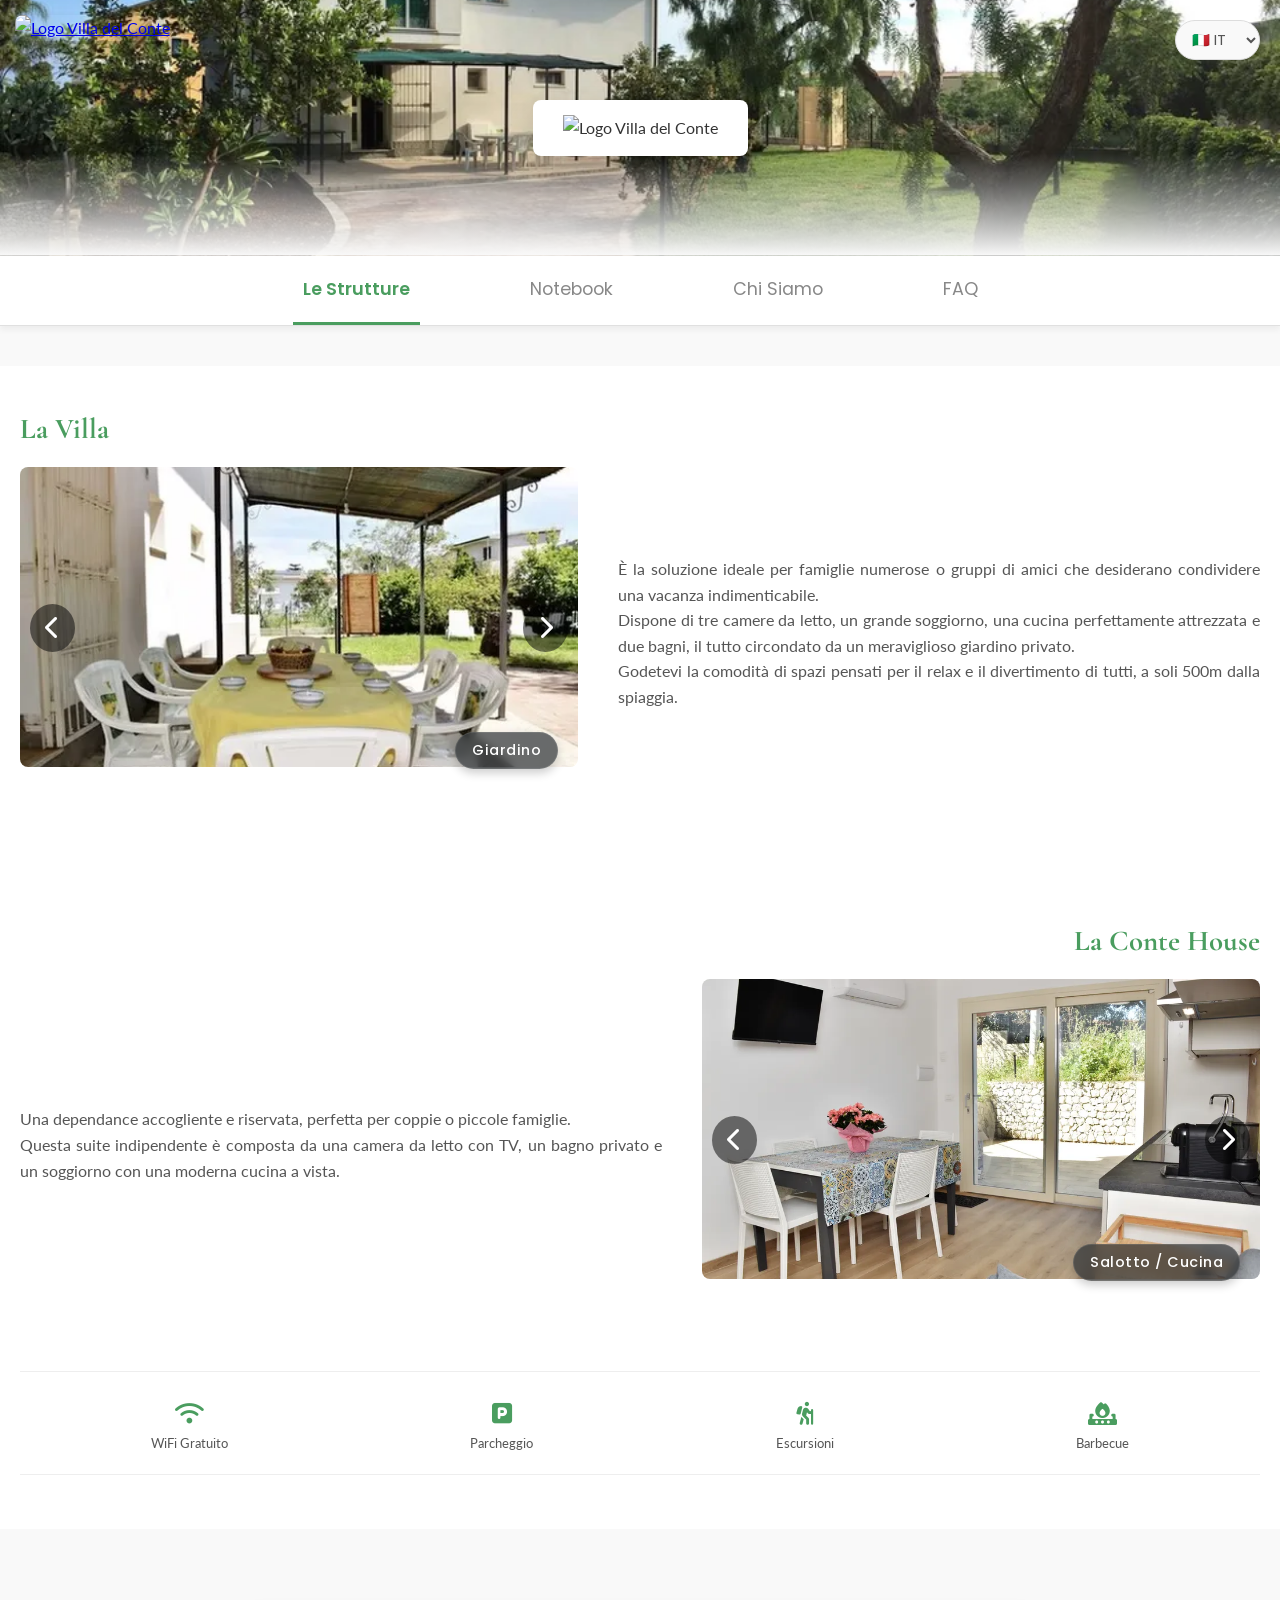
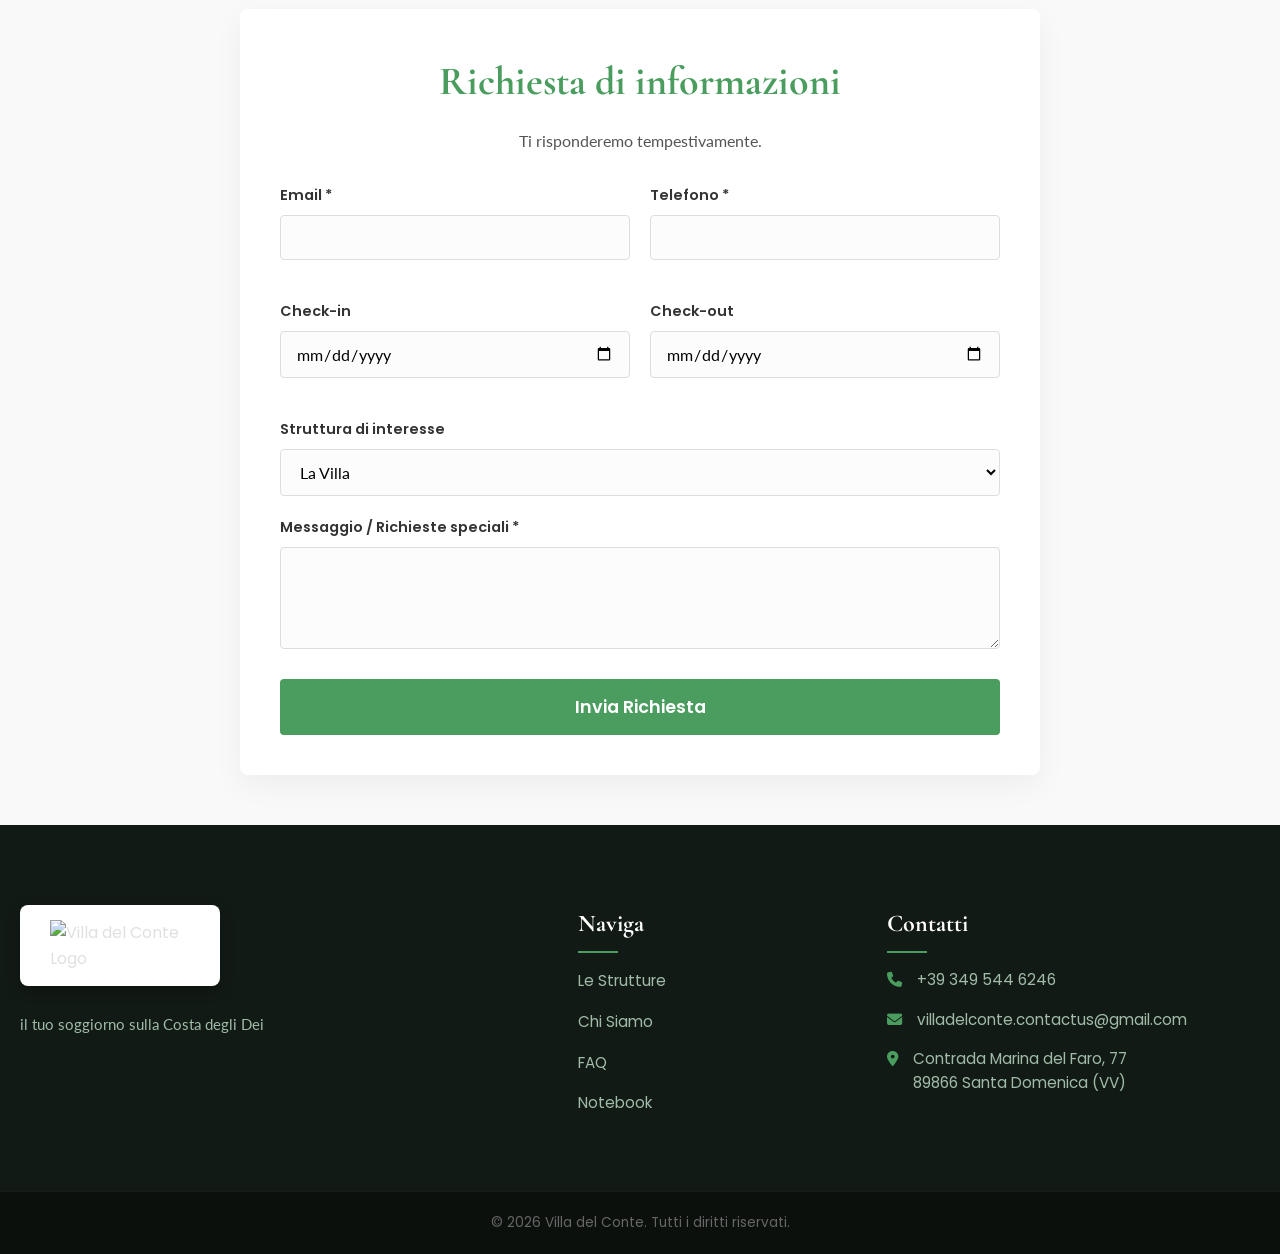
==== commit 6fea6fe9: "Fix: rimossi backtick spurio, rows CSS invalido e path SVG self-closing" ====
--- a/index.html
+++ b/index.html
@@ -64,7 +64,6 @@
   "image": "https://villa-del-conte.com/images/villa/giardino/giardino-03-960w.webp"
 }
 </script>
-    ```
 
 </head>
 
@@ -74,10 +73,9 @@
             <g id="anim-green-group" fill="#76a384">
                 <path
                     d="m 2.2332284,898.16646 c 0,-0.444 223.7477916,-0.66667 669.9100516,-0.66667 h 669.91002 l 1.7566,-1.38172 1.7566,-1.38172 v 2.04839 2.04839 H 673.89985 c -447.3333,0 -671.6666216,-0.22267 -671.6666216,-0.66667 z M 350.89987,797.08642 c -0.91666,-0.17342 -2.49166,-0.63775 -3.5,-1.03184 -1.75287,-0.6851 -1.83333,-0.91781 -1.83333,-5.30233 0,-2.52219 0.12513,-4.58579 0.27806,-4.58579 0.15294,0 1.69249,0.60629 3.42122,1.34731 4.17543,1.7898 9.53853,1.93032 10.74416,0.28152 1.38967,-1.90049 1.05262,-4.07072 -0.86668,-5.58044 -0.96611,-0.75995 -2.06114,-1.38172 -2.43339,-1.38172 -1.93965,0 -8.01313,-3.88806 -9.55979,-6.1199 -1.55504,-2.24392 -1.70669,-2.99478 -1.4863,-7.3591 0.1921,-3.80415 0.59321,-5.34863 1.84598,-7.10798 2.96096,-4.15829 10.44415,-6.09117 17.72341,-4.57791 l 4,0.83155 0.20072,4.25333 c 0.19666,4.16704 0.16961,4.24379 -1.33333,3.78306 -6.57138,-2.01445 -10.70704,-1.8712 -11.92963,0.41323 -1.46719,2.74147 -0.22942,4.37526 5.22342,6.89462 6.34986,2.93382 7.83407,4.29385 9.21145,8.44076 1.90311,5.72972 -0.48094,11.77975 -5.98147,15.17926 -2.24466,1.38728 -10.07461,2.31285 -13.7245,1.62237 z m 334.85146,-0.28795 c -2.92269,-0.89881 -6.67826,-4.92286 -7.68736,-8.2369 -0.49962,-1.64086 -0.83078,-6.58167 -0.83078,-12.39511 0,-11.11482 0.91223,-14.61414 4.66982,-17.91334 4.87458,-4.27994 15.02649,-4.25796 19.46306,0.0421 3.73059,3.61583 4.53389,6.84192 4.53296,18.20453 -7.9e-4,9.53703 -0.085,10.1714 -1.81813,13.70203 -2.36749,4.82283 -5.56382,6.73378 -11.77556,7.04012 -2.42302,0.1195 -5.37232,-0.0801 -6.55401,-0.44347 z m 9.95268,-10.96534 c 0.73026,-2.14 1.14793,-5.49769 1.16666,-9.379 0.0522,-10.81227 -2.7207,-16.08772 -7.143,-13.58963 -2.54889,1.43984 -3.38863,4.6973 -3.42912,13.30196 -0.0294,6.23821 0.20681,8.20186 1.26751,10.53907 1.2706,2.79971 1.37567,2.8672 4.15202,2.66667 2.76923,-0.20002 2.88007,-0.29843 3.98593,-3.53907 z m 228.04586,11.06014 c -4.45943,-1.14408 -8.13747,-4.93085 -9.44751,-9.72681 -1.11165,-4.06964 -0.9245,-17.45608 0.30177,-21.58539 1.25722,-4.2335 4.81166,-8.36715 8.17302,-9.50482 2.93569,-0.9936 11.05218,-0.98656 13.62269,0.0118 1.72325,0.6693 1.83333,0.9575 1.83333,4.79988 0,3.63668 -0.12876,4.03338 -1.16667,3.59445 -3.06076,-1.29438 -6.89346,-1.82567 -8.9692,-1.2433 -4.07621,1.14361 -5.77341,8.01489 -4.50749,18.24903 0.45037,3.64098 0.8598,4.61226 2.59948,6.16666 2.35767,2.10658 4.86315,2.35624 8.48004,0.845 1.31634,-0.55 2.6567,-1 2.97859,-1 0.32189,0 0.58525,1.77066 0.58525,3.93479 0,3.838 -0.0533,3.95358 -2.16667,4.69915 -2.90601,1.02521 -9.6581,1.4416 -12.31663,0.75954 z M 392.2332,796.32248 c 0,-0.31436 0.56205,-2.80307 1.24899,-5.53046 0.68694,-2.72739 2.06221,-8.55889 3.05615,-12.95889 0.99394,-4.4 2.22613,-9.5 2.73819,-11.33334 0.51206,-1.83333 1.31179,-4.98333 1.77718,-7 l 0.84616,-3.66666 5.2701,-0.19657 c 3.03466,-0.1132 5.56419,0.0975 5.96345,0.49678 0.65032,0.65033 6.58892,23.39291 8.79977,33.69979 0.55056,2.56666 1.16765,5.20472 1.37132,5.86235 0.33753,1.08987 -0.0881,1.17837 -4.81009,1 -5.764,-0.21773 -5.07571,0.41939 -6.54558,-6.05902 -0.41693,-1.83762 -0.4841,-1.86062 -4.86891,-1.66666 l -4.44614,0.19666 -0.70029,3.66667 -0.7003,3.66666 -4.5,0.19713 c -2.475,0.10842 -4.5,-0.0601 -4.5,-0.37444 z m 16.57022,-21.65602 c -0.63964,-3.75833 -1.17961,-6.95833 -1.19993,-7.11111 -0.0203,-0.15278 -0.26169,-0.053 -0.53636,0.22163 -0.27468,0.27468 -0.96772,3.47468 -1.54011,7.11111 l -1.0407,6.6117 h 2.74004 2.74003 z m 36.09645,1.5 v -20.66667 h 5.58503 c 6.27058,0 6.56849,0.18001 7.72369,4.66667 0.42483,1.65 1.18431,4.2 1.68774,5.66667 0.50343,1.46666 1.76018,5.36666 2.79277,8.66666 l 1.87743,6 0.33334,-12.33333 0.33333,-12.33333 3.83333,-0.19994 3.83334,-0.19993 v 20.69993 20.69994 h -5.50582 -5.50581 l -4.45644,-13.5 -4.45643,-13.5 -0.0378,13.5 -0.0377,13.5 h -4 -4 z m 58.66666,4 v -16.66667 h -4.33333 -4.33333 v -4 -4 h 13.33333 13.33333 v 4 4 h -4.33333 -4.33334 v 16.66667 16.66667 h -4.66666 -4.66667 z m 38.90796,15.5 c 0.18213,-0.64167 0.96047,-3.86667 1.72964,-7.16667 0.76918,-3.3 1.68375,-7.05 2.03238,-8.33333 0.67417,-2.48167 4.16143,-17.20129 5.1331,-21.66667 l 0.58027,-2.66666 h 5.91841 5.91841 l 1.149,4.33333 c 0.63196,2.38333 1.96034,7.93333 2.95197,12.33333 0.99163,4.4 2.20565,9.35 2.69783,11 0.49219,1.65 1.23493,4.8 1.65053,7 0.41561,2.2 0.90521,4.525 1.088,5.16667 0.29522,1.03633 -0.2216,1.16667 -4.62594,1.16667 h -4.95828 l -0.73163,-2.83334 c -0.40239,-1.55833 -0.81638,-3.412 -0.91997,-4.11925 -0.10359,-0.70726 -0.41335,-1.23226 -0.68835,-1.16667 -0.275,0.0656 -2.2864,0.11926 -4.46979,0.11926 h -3.96979 l -0.40599,2.5 c -0.84831,5.22379 -1.15055,5.5 -6.01839,5.5 -3.86509,0 -4.35279,-0.1401 -4.06141,-1.16667 z m 17.39042,-15.73523 c -0.21652,-0.86271 -0.75999,-3.93771 -1.2077,-6.83333 -0.44771,-2.89563 -1.10127,-5.22595 -1.45235,-5.1785 -0.35108,0.0475 -0.99202,2.57475 -1.4243,5.61623 -0.43229,3.04147 -0.9292,6.07765 -1.10426,6.74706 -0.27274,1.04296 0.10385,1.2171 2.63201,1.2171 2.76487,0 2.92555,-0.0986 2.5566,-1.56856 z m 67.19198,-3.5981 0.1763,-20.5 5.98711,-0.19487 c 7.70309,-0.25071 13.7915,0.70908 16.43399,2.59069 1.16556,0.82996 2.84883,3.12535 3.82098,5.2105 1.59981,3.4314 1.73498,4.41442 1.70419,12.39368 -0.0289,7.49532 -0.23681,9.12911 -1.53823,12.08829 -3.11963,7.09345 -6.96252,8.91171 -18.83483,8.91171 h -7.92581 z m 15.55397,11.53225 c 2.30215,-1.50842 3.12457,-5.57778 2.85344,-14.11882 -0.28851,-9.08854 -0.96683,-10.24677 -6.0011,-10.24677 h -3.23001 v 13.08723 13.08723 l 2.40385,-0.39009 c 1.32211,-0.21455 3.11033,-0.853 3.97382,-1.41878 z m 85.61207,8.63441 c -0.006,-0.18333 -0.0155,-9.40833 -0.0219,-20.5 l -0.0116,-20.16666 6.33651,-0.19058 6.33652,-0.19059 0.3929,1.85725 c 0.21609,1.02149 0.95343,4.25725 1.63853,7.19058 0.6851,2.93334 1.43862,6.68334 1.67451,8.33334 0.89843,6.28461 1.86107,6.85416 2.566,1.5182 0.51241,-3.87868 3.03031,-15.27426 3.83943,-17.37659 0.56096,-1.45752 0.86018,-1.51657 6.7565,-1.33333 l 6.16954,0.19172 0.1763,20.5 0.1763,20.5 h -4.6763 -4.6763 l -0.0538,-11.5 c -0.0608,-13.00507 0.0943,-13.13313 -3.83477,3.16666 l -1.92839,8 -3.32694,0.19811 -3.32694,0.19812 -2.93126,-11.86478 -2.93125,-11.86478 -0.18205,11.83333 -0.18205,11.83334 h -3.98462 c -2.19154,0 -3.98923,-0.15 -3.99487,-0.33334 z m 58.01025,-20.33333 v -20.69815 l 11.5,0.18241 11.5,0.18241 v 3.66666 3.66667 l -6.83333,0.18999 -6.83334,0.18999 v 4.31001 4.31001 h 5.55556 c 3.05555,0 5.68055,0.12435 5.83333,0.27634 0.15278,0.15198 0.17501,1.95198 0.0494,4 l -0.22836,3.72366 h -5.63543 -5.63543 l 0.19713,4.49098 0.19713,4.49098 6.66666,0.009 6.66667,0.009 v 3.66667 3.66666 l -11.5,0.18241 -11.5,0.18241 z m 45.64828,19.85915 c -0.18458,-0.481 -0.25595,-9.72108 -0.1586,-20.53351 l 0.17698,-19.65897 h 5.9563 5.95629 l 2.48385,7.66666 c 1.36612,4.21667 2.99411,9.54167 3.61774,11.83334 0.62364,2.29166 1.40057,4.16666 1.72652,4.16666 0.32595,0 0.59264,-5.41497 0.59264,-12.03326 v -12.03327 l 3.83333,0.19993 3.83333,0.19994 0.17634,20.52609 0.17634,20.5261 -5.79504,-0.19276 -5.79504,-0.19277 -2.25969,-7.33333 c -1.24284,-4.03333 -2.67816,-8.38333 -3.18962,-9.66667 -0.51145,-1.28333 -1.31617,-3.68333 -1.78827,-5.33333 -0.79556,-2.78056 -0.88273,-2.07346 -1.19168,9.66667 l -0.33334,12.66666 -3.84139,0.20018 c -2.70472,0.14094 -3.9407,-0.0586 -4.17699,-0.67436 z m 50.50875,-19.69248 0.1763,-20.5 4.5,-0.19713 4.5,-0.19713 v 20.69713 20.69713 h -4.6763 -4.6763 z m 78.14421,18 c 0.57139,-3.17699 3.48347,-15.66053 4.47107,-19.16667 0.41313,-1.46667 1.12417,-4.46667 1.58009,-6.66667 0.45592,-2.2 1.35625,-6.025 2.00073,-8.5 l 1.17178,-4.5 h 5.58517 c 5.16215,0 5.63256,0.11361 6.21096,1.5 0.34419,0.825 1.99445,7.2 3.66725,14.16667 1.6728,6.96667 3.35072,13.86667 3.7287,15.33333 2.02607,7.86158 2.40084,9.65994 2.07992,9.98086 -0.19386,0.19386 -2.51345,0.35248 -5.15463,0.35248 h -4.80215 l -0.78695,-4 -0.78695,-4 h -3.96646 c -2.18154,0 -4.19145,-0.049 -4.46645,-0.10894 -0.275,-0.0599 -0.92716,1.74009 -1.44925,4 l -0.94926,4.10894 h -4.2916 -4.29161 z m 17.03208,-14.35994 c 0,-0.83963 -0.45,-3.25426 -1,-5.36586 -0.55,-2.11159 -1,-4.52462 -1,-5.36228 0,-3.52434 -1.04006,-2.14783 -1.7949,2.37552 -0.44782,2.68357 -1.09557,6.00422 -1.43945,7.37922 l -0.62523,2.5 h 2.92979 c 2.60899,0 2.92979,-0.16716 2.92979,-1.5266 z M 827.11911,678.77142 c -7.37837,-2.83707 -11.43948,-9.16081 -13.62616,-21.2179 -1.40289,-7.73543 -1.6982,-21.70332 -0.58185,-27.52091 1.6847,-8.77937 2.15622,-10.70257 3.03873,-12.3942 0.51799,-0.99291 0.94365,-2.11044 0.94591,-2.4834 0.008,-1.37403 6.23321,-7.745 8.89346,-9.10215 4.92634,-2.51324 16.17599,-2.75171 23.68459,-0.50208 l 2.75939,0.82673 v 7.22781 7.22781 h -3.66667 -3.66667 v -4.0165 c 0,-3.69803 -0.13559,-4.06806 -1.71006,-4.66667 -0.94054,-0.35759 -3.58049,-0.65017 -5.86656,-0.65017 -5.0463,0 -8.62121,1.9911 -11.00191,6.12765 -2.325,4.03977 -4.09091,15.08738 -4.0737,25.4853 0.0398,24.05858 7.60296,33.74299 21.65223,27.72507 1.83334,-0.7853 3.96331,-2.0176 4.73328,-2.73846 1.59618,-1.49436 2.10705,-1.11662 3.61215,2.67079 0.88926,2.23772 0.86508,2.30151 -1.68325,4.44097 -5.34979,4.49142 -16.58412,6.19759 -23.44291,3.56031 z m 57.13744,0.005 c -6.41875,-2.27754 -9.97743,-7.0838 -12.79196,-17.27652 -1.40672,-5.09436 -1.56475,-7.04692 -1.56475,-19.33333 0,-12.32436 0.15476,-14.22323 1.57564,-19.33333 3.86858,-13.91308 9.20349,-18.62941 21.09103,-18.64552 4.93872,-0.007 6.5896,0.27108 9.33333,1.57039 8.97038,4.24796 12.93617,14.27449 13.47774,34.07513 0.73713,26.95043 -6.97638,40.45907 -23.00275,40.28462 -2.61145,-0.0284 -5.99218,-0.58705 -8.11828,-1.34144 z m 13.05567,-7.02537 c 3.21067,-1.52357 4.72521,-3.98407 6.38257,-10.36902 1.98883,-7.66196 2.13914,-30.14058 0.25331,-37.88213 -2.24848,-9.2303 -4.9143,-12 -11.54993,-12 -4.11086,0 -4.44481,0.12295 -6.84023,2.51837 -3.27105,3.27105 -4.59516,7.6364 -5.4037,17.81497 -1.22809,15.4601 0.65949,32.43134 4.1011,36.8731 3.05721,3.94564 8.48905,5.21228 13.05688,3.04471 z m -622.13845,7.21983 -4.05944,-0.1957 -1.02834,-4.47097 c -1.18851,-5.16732 -14.98819,-59.79714 -15.56027,-61.59961 -0.30142,-0.94968 -1.0862,-1.2047 -3.70729,-1.2047 h -3.32494 l 0.2032,-3.16666 0.20319,-3.16667 h 11.66667 11.66666 v 3.33333 3.33334 l -3.5,-0.16609 c -3.85945,-0.18315 -3.89323,-0.13241 -2.7736,4.16609 0.67464,2.59009 1.48668,6.1285 4.58986,20 0.82027,3.66666 2.07033,9.21666 2.77791,12.33333 0.70759,3.11667 1.80087,8.14068 2.42951,11.16448 0.62864,3.02379 1.30368,5.49879 1.50009,5.5 0.19641,10e-4 0.89202,-2.47281 1.5458,-5.49781 0.65379,-3.025 1.60997,-7 2.12486,-8.83334 0.51489,-1.83333 1.84371,-7.23333 2.95295,-12 1.10923,-4.76666 2.30922,-9.71666 2.66665,-11 0.698,-2.50615 3.43088,-13.91024 3.58986,-14.98018 0.0529,-0.35577 -1.25389,-0.65577 -2.90389,-0.66667 l -3,-0.0198 v -3.33334 -3.33333 h 10.33333 10.33334 v 3.31105 3.31105 l -3.14172,-0.1932 c -2.96621,-0.18241 -3.16507,-0.0881 -3.55987,1.68895 -0.22999,1.03518 -0.68513,2.78215 -1.01142,3.88215 -0.32629,1.1 -1.8219,6.8 -3.32358,12.66667 -11.44824,44.72531 -12.43294,48.41325 -13.05396,48.89055 -0.31687,0.24353 -2.40287,0.35472 -4.63556,0.24709 z m 85.26304,-0.56753 c -0.16085,-0.41978 -0.19746,-1.91978 -0.0814,-3.33334 0.21017,-2.55893 0.22486,-2.57099 3.37776,-2.7733 l 3.16666,-0.20319 V 641.74636 611.3992 l -3.16666,0.19473 -3.16667,0.19474 v -3.31105 -3.31105 h 11.33333 11.33334 v 3.31105 3.31105 l -3.16667,-0.19474 -3.16667,-0.19473 v 30.38369 30.38368 h 7.96979 7.96979 l 0.40794,-2.5 c 0.22436,-1.375 0.46707,-2.95 0.53934,-3.5 0.0969,-0.73762 1.0036,-1 3.4556,-1 h 3.32421 l 0.18977,6.81414 0.18978,6.81414 -20.10841,0.18586 c -14.63822,0.1353 -20.18798,-0.0218 -20.40087,-0.57736 z m 315.96304,0.5969 -20.83333,-0.18601 v -3.32383 -3.32384 h 3.33334 3.33333 V 641.77308 611.3797 l -3.16667,0.22672 -3.16666,0.22671 v -3.33334 -3.33333 h 20.66666 20.66667 l 0.18922,7.16667 0.18922,7.16666 h -3.65901 c -3.99981,0 -3.85856,0.18527 -4.53964,-5.95401 -0.17967,-1.61958 -0.18551,-1.6207 -8.67985,-1.66666 -4.67503,-0.0253 -8.50735,0.17901 -8.51626,0.45401 -0.009,0.275 -0.0235,5.92406 -0.0325,12.55348 l -0.0163,12.05347 9.19918,0.11319 9.19919,0.11319 0.20086,3.48149 0.20087,3.48148 -9.39794,0.18518 -9.39794,0.18518 -5e-5,13.66667 -4e-5,13.66667 8.99676,0.18526 8.99675,0.18526 0.41143,-2.5186 c 0.22628,-1.38522 0.46914,-2.96859 0.53969,-3.51859 0.0893,-0.69641 1.08782,-1.06169 3.28894,-1.20319 l 3.16067,-0.2032 v 7.36986 c 0,4.05343 -0.075,7.2993 -0.16667,7.21305 -0.0917,-0.0863 -9.54166,-0.24053 -21,-0.34284 z m 39.83297,-3.33368 3.6e-4,-3.5 h 3.34013 3.34013 l -0.17346,-30.16667 -0.17346,-30.16666 h -3.16775 -3.16774 l 10e-4,-3.5 10e-4,-3.5 h 11.33334 11.33333 l 4.1e-4,3.5 4.2e-4,3.5 -3.33375,-0.23101 -3.33375,-0.23101 v 30.39768 30.39767 h 8.25652 8.25652 l 0.45812,-3.66667 0.45812,-3.66666 h 3.28536 c 1.80695,0 3.29707,0.225 3.31139,0.5 0.0143,0.275 0.0893,3.41681 0.16667,6.98181 l 0.14064,6.4818 -20.16703,0.18486 -20.16703,0.18486 z M 319.56654,675.4999 v -3.33333 h 3.34013 3.34013 l -0.17346,-30.16667 -0.17346,-30.16666 -3.16667,0.10793 -3.16667,0.10794 v -3.60794 -3.60793 h 11.33333 11.33334 v 3.63525 3.63526 l -3.33334,-0.39478 -3.33333,-0.39479 v 30.4262 30.42619 h 3.33333 3.33334 v 3.33333 3.33334 h -11.33334 -11.33333 z m 100.13014,0.16667 0.20319,-3.16667 3.16667,-0.20319 3.16666,-0.20319 v -30.25369 -30.25369 l -3.13694,0.12355 -3.13694,0.12355 -0.0297,-3.33334 -0.0297,-3.33333 h 11.66667 11.66666 v 3.30301 3.303 l -3.5,-0.18576 -3.5,-0.18577 v 30.40268 30.40268 l 8.5,-0.18659 8.5,-0.18658 0.33333,-3.33334 0.33334,-3.33333 3.5,-0.20151 3.5,-0.2015 v 7.03484 7.03484 h -20.7032 -20.70319 z m 58.53652,-0.16667 v -3.33333 h 3.33333 c 1.83334,0 3.33334,-0.10201 3.33334,-0.22669 0,-0.22363 1.16253,-4.70635 4.43639,-17.10664 0.91965,-3.48334 2.22327,-8.43334 2.89694,-11 0.67366,-2.56667 2.02146,-7.66667 2.99511,-11.33334 0.97364,-3.66666 2.19072,-8.31666 2.70462,-10.33333 0.5139,-2.01667 1.37734,-5.09167 1.91876,-6.83333 0.54142,-1.74167 0.77375,-3.19855 0.51629,-3.23753 -0.25746,-0.039 -2.11812,-0.11397 -4.13478,-0.16666 l -3.66667,-0.0958 v -3.33334 -3.33333 l 9,-0.19199 c 4.95,-0.1056 9.64486,-0.0324 10.43303,0.16256 1.11766,0.27652 1.57974,1.12571 2.09964,3.85866 0.36663,1.92726 2.02653,8.7541 3.68867,15.17077 1.66213,6.41667 4.42081,17.06667 6.13041,23.66667 1.70959,6.6 3.50471,13.65 3.98915,15.66666 2.13005,8.86711 1.99844,8.66667 5.69044,8.66667 h 3.30199 v 3.33333 3.33334 H 525.53 514.16014 l 0.2032,-3.16667 0.20319,-3.16667 2.83333,-0.20499 c 1.55834,-0.11275 2.83367,-0.41275 2.83407,-0.66667 4.1e-4,-0.25392 -0.81873,-3.99429 -1.8203,-8.31194 l -1.82104,-7.85028 -9.57931,0.18361 -9.57931,0.18361 -1.53195,6 c -0.84257,3.3 -1.73658,6.975 -1.98669,8.16666 l -0.45474,2.16667 h 3.05297 3.05297 v 3.33333 3.33334 H 488.89987 478.2332 Z m 36.00536,-27.83333 c 0.007,-1.50795 -5.93524,-25.97841 -6.83972,-28.16667 -0.62169,-1.50409 -0.8146,-1.14643 -1.97772,3.66667 -1.29489,5.35838 -2.92488,11.90195 -4.8159,19.33333 -1.70775,6.71115 -2.08326,6.33334 6.29464,6.33334 6.53764,0 7.33392,-0.12659 7.3387,-1.16667 z m 77.99463,27.92715 v -3.35409 l 3.02608,-0.2032 3.02607,-0.20319 0.0164,-30 0.0164,-30 -3.07308,0.0438 -3.07309,0.0438 0.19725,-3.37715 0.19725,-3.37714 12,-0.18996 c 14.82961,-0.23476 19.1656,0.59707 23.81122,4.56802 3.89682,3.3309 6.25481,7.51912 8.04456,14.28861 1.95609,7.39863 2.07231,25.41409 0.21503,33.33333 -2.24405,9.5684 -6.37136,15.96107 -12.49467,19.3526 l -3.57615,1.98073 -14.16666,0.22396 -14.16667,0.22396 z m 24.04791,-4.45438 c 5.13089,-1.78538 7.51811,-4.63657 10.02444,-11.97277 1.46793,-4.29673 1.59402,-5.6972 1.59063,-17.66667 -0.003,-11.62995 -0.15998,-13.47709 -1.48664,-17.52696 -2.78554,-8.50334 -6.62995,-11.80637 -13.74151,-11.80637 h -4.40779 l -0.18019,29.72261 c -0.0991,16.34743 -0.0552,29.84743 0.0976,30 0.64109,0.6402 5.36489,0.20309 8.10346,-0.74984 z m 317.41554,4.52723 0.2032,-3.16667 3.17343,-0.20347 3.17344,-0.20347 -0.17344,-30.12986 -0.17343,-30.12986 h -3 -3 v -3.33334 -3.33333 h 8.65133 8.65134 l 2.89281,7.66667 c 1.59106,4.21666 3.16844,8.56666 3.50531,9.66666 0.33686,1.1 0.91438,2.6 1.28336,3.33334 0.36899,0.73333 1.76205,4.33333 3.09568,8 1.33364,3.66666 3.15296,8.61666 4.04294,11 0.88998,2.38333 2.42644,6.65458 3.41435,9.49167 0.98792,2.83709 2.0031,5.16209 2.25597,5.16667 0.25287,0.005 0.40287,-10.71668 0.33333,-23.82501 l -0.12642,-23.83333 h -2.66667 -2.66667 v -3.33334 -3.33333 h 9.66667 9.66667 v 3.33333 3.33334 l -3.16667,-0.22671 -3.16667,-0.22672 v 33.72672 33.72671 h -4.85466 -4.85466 l -2.09544,-6.16667 c -2.55013,-7.50473 -7.3087,-20.33996 -8.21815,-22.16667 -0.3651,-0.73333 -0.93867,-2.23333 -1.27459,-3.33333 -0.33593,-1.1 -1.55337,-4.4 -2.70542,-7.33333 -1.15205,-2.93334 -2.40388,-6.38334 -2.78184,-7.66667 -0.37795,-1.28333 -0.91631,-2.63333 -1.19634,-3 -0.28002,-0.36667 -1.03571,-2.31667 -1.6793,-4.33333 -1.21448,-3.80556 -2.87982,-6.44134 -2.10606,-3.33334 0.22821,0.91667 0.41902,12.67442 0.42403,26.12834 l 0.009,24.46167 2.83333,0.205 2.83334,0.20499 0.20319,3.16667 0.2032,3.16667 h -10.40639 -10.40639 z m 78.43416,-0.16625 0.2311,-3.33375 h 3.6091 3.6091 l -0.1735,-30.16667 -0.1734,-30.16666 -4.7516,-0.20714 -4.7516,-0.20713 -0.4687,3.1257 c -0.7266,4.84515 -0.8256,4.95523 -4.4553,4.95523 h -3.2846 l 0.1892,-7.16666 0.1892,-7.16667 h 22.3334 22.3333 l 0.1892,7.16667 0.1892,7.16666 h -3.6058 c -3.5053,0 -3.6176,-0.0581 -4.0226,-2.08333 -0.2292,-1.14583 -0.4167,-2.94583 -0.4167,-4 v -1.91667 h -5 -5 v 30.33334 30.33333 h 3.3334 3.3333 v 3.33333 3.33334 l -11.8333,4.1e-4 -11.8334,4.2e-4 z m 50.769,-4.2e-4 v -3.33333 h 3.3334 3.3333 V 641.77308 611.3797 l -3.1667,0.22672 -3.1666,0.22671 v -3.33334 -3.33333 h 20.3333 20.3333 l 0.1896,7.2023 0.1896,7.2023 -3.5229,-0.2023 -3.5229,-0.2023 -0.2095,-3.32044 c -0.1152,-1.82625 -0.493,-3.49565 -0.8394,-3.70979 -0.3465,-0.21413 -4.2602,-0.36993 -8.6972,-0.34622 l -8.0672,0.0431 -0.031,12.66666 -0.031,12.66667 8.6041,0.13969 c 4.7322,0.0768 8.9955,0.15183 9.474,0.16667 0.619,0.0192 0.8112,0.93988 0.6666,3.19364 l -0.2032,3.16667 -9.2847,0.33333 -9.2848,0.33333 -0.049,13.66667 -0.049,13.66667 9.1311,0.18525 9.1312,0.18524 0.2022,-3.51858 0.2021,-3.51858 3.5,-0.20151 3.5,-0.2015 v 7.03484 7.03484 h -21 -21 z M 467.03338,540.27092 c -5.94935,-3.17231 -6.33052,-11.39682 -0.67368,-14.53589 2.05169,-1.13851 411.8042,-1.3215 415.06334,-0.18535 2.76462,0.96375 4.29188,3.50122 4.34145,7.21311 0.05,3.74626 -0.95062,5.73572 -3.74053,7.43685 -2.09136,1.27519 -5.29109,1.29478 -207.45744,1.26972 -194.67104,-0.0241 -205.44755,-0.0864 -207.53314,-1.19844 z m 0.0492,-38.83765 c -3.88931,-2.49099 -4.32578,-8.93623 -0.83183,-12.28364 l 1.85892,-1.78096 206.38393,0.0361 c 146.36127,0.0256 206.77494,0.2454 207.72841,0.75568 2.18517,1.16948 3.46099,3.744 3.51152,7.08603 0.042,2.77891 -0.22629,3.38217 -2.3834,5.35901 l -2.43073,2.2276 -205.84311,-0.0112 -205.84311,-0.0112 z m -0.31162,-35.29907 c -0.62089,-0.36211 -3.22851,-3.45184 -5.7947,-6.86608 -6.79823,-9.04481 -11.1136,-18.1981 -14.19161,-30.10166 -1.39535,-5.39624 -1.55147,-7.47586 -1.55147,-20.66667 0,-12.93228 0.1843,-15.49444 1.55849,-21.66666 1.48799,-6.68337 7.04185,-25.22887 8.18557,-27.33334 0.2989,-0.55 1.47435,-3.4 2.61209,-6.33333 1.85474,-4.78192 8.59206,-18.31385 12.60663,-25.32047 3.16996,-5.53252 10.02623,-16.02072 16.35124,-25.01286 2.66038,-3.78221 15.3987,-19.59322 19.62833,-24.36299 1.31504,-1.48298 4.7701,-5.38298 7.6779,-8.66667 7.27892,-8.21984 16.3772,-17.17523 19.64897,-19.34038 3.63021,-2.40236 6.21823,-1.95694 11.22592,1.93208 4.30212,3.34106 21.43306,20.60397 30.53606,30.77129 3.28283,3.66667 6.16874,6.81889 6.41311,7.00493 0.24438,0.18605 1.34498,1.4716 2.44579,2.85679 l 2.00147,2.51852 -2.38811,5.14321 c -1.31345,2.82877 -2.7426,6.32773 -3.17587,7.77547 -0.43328,1.44774 -1.05924,2.7035 -1.39102,2.79058 -0.33178,0.0871 -2.2042,-1.84743 -4.16092,-4.29892 -3.88175,-4.86326 -17.4862,-20.3672 -24.38577,-27.79058 l -4.33738,-4.66667 -0.0263,88.16667 -0.0263,88.16667 h 18.33333 c 10.08333,0 18.33333,-0.1649 18.33333,-0.36644 0,-0.20154 -0.4166,-1.17654 -0.92579,-2.16667 -3.50987,-6.82509 -7.98432,-24.75809 -9.15961,-36.71053 -0.85638,-8.7092 -0.35612,-34.76435 0.78252,-40.75636 0.38322,-2.01667 1.11199,-6.21667 1.61948,-9.33334 2.63712,-16.19518 11.97973,-44.89502 22.02741,-67.66666 11.5829,-26.251 32.92886,-60.22697 62.3656,-99.26622 4.92638,-6.53341 9.62855,-12.88384 10.44928,-14.11207 1.78953,-2.67807 3.75617,-3.84432 5.53214,-3.28064 2.11791,0.6722 22.853,27.13292 34.99552,44.65893 28.95453,41.79177 44.68405,71.07446 55.50666,103.33333 8.1708,24.35466 10.13267,35.94851 10.60423,62.66667 0.29424,16.67136 0.17621,19.73557 -1.10421,28.66666 -1.76859,12.3362 -5.33466,25.78379 -8.43287,31.80023 -0.50987,0.99013 -0.92704,1.96513 -0.92704,2.16667 0,0.20154 7.95,0.36644 17.66667,0.36644 h 17.66666 v -90.33334 c 0,-59.77777 -0.2255,-90.33333 -0.66666,-90.33333 -0.36667,0 -0.6699,0.225 -0.67386,0.5 -0.004,0.275 -1.13505,1.7 -2.51354,3.16667 -4.32452,4.60111 -14.37144,16.35614 -20.79748,24.33333 -3.39674,4.21667 -6.36472,7.7322 -6.59551,7.81229 -0.4423,0.1535 -6.75294,-13.92614 -6.75294,-15.06647 0,-0.69241 11.4713,-15.25052 17.92294,-22.74582 11.81503,-13.72631 24.13806,-24.70645 27.65302,-24.63957 1.37101,0.0261 6.31216,3.66689 5.71563,4.21147 -0.16038,0.14641 -3.0666,1.83643 -6.45826,3.75559 -3.39167,1.91916 -6.16667,3.62049 -6.16667,3.78072 0,0.74185 2.08835,4.22167 2.51712,4.19427 0.26558,-0.017 3.47578,-1.78045 7.13377,-3.91884 l 6.65089,-3.88798 3.56908,3.18107 c 3.7555,3.34722 13.93232,14.12057 20.12914,21.30904 2.01666,2.33938 5.41717,6.22461 7.55669,8.63383 4.06087,4.57279 9.77664,12.19573 9.77664,13.0388 0,0.26899 -1.35468,2.42696 -3.01041,4.79549 -1.65572,2.36854 -2.83669,4.58749 -2.62439,4.93101 0.21231,0.34352 1.23774,1.06503 2.27874,1.60335 1.67255,0.86491 1.93751,0.86209 2.27762,-0.0242 0.21169,-0.55166 1.33794,-2.4588 2.50276,-4.2381 l 2.11788,-3.23508 2.20549,3.08792 c 3.22555,4.51611 12.29988,18.87957 16.06025,25.42125 12.20545,21.23304 21.43245,46.73394 23.62657,65.29733 1.18931,10.0621 0.37664,26.32168 -1.70499,34.11287 -3.62697,13.57517 -10.28856,26.11473 -18.64131,35.0898 l -2.01643,2.16667 -207.36921,-0.0203 c -135.26207,-0.0132 -207.76175,-0.24921 -208.4981,-0.67866 z m 64.12888,-103.44393 c 0,-75.23315 -0.13559,-87.99988 -0.92579,-87.16667 -8.71398,9.18839 -15.35495,16.74481 -21.6754,24.66329 -9.78707,12.26158 -9.62559,12.04374 -16.29303,21.97957 -16.87547,25.14789 -27.82942,50.66668 -31.73345,73.92763 -1.72324,10.26744 -1.73337,16.80044 -0.0397,25.5771 2.04948,10.62018 5.68948,18.69539 11.86793,26.3286 l 2.29335,2.83334 h 28.25302 28.25302 z m 79.24859,84.24641 c 5.82024,-7.35906 8.97292,-15.58692 10.51302,-27.43689 2.14996,-16.54242 -1.18794,-34.32949 -10.57146,-56.33333 -3.42554,-8.0327 -12.01837,-25.06066 -12.43576,-24.64328 -0.92858,0.92858 -5.05286,15.73966 -6.76932,24.30995 -2.25145,11.24146 -2.89948,18.71054 -2.89206,33.33333 0.008,15.34626 0.73201,22.32843 3.25005,31.33333 2.55617,9.1413 5.9691,15.89647 10.52262,20.82733 2.15124,2.3295 2.44008,2.44626 4.37937,1.77022 1.14192,-0.39807 2.94351,-1.82037 4.00354,-3.16066 z M 667.56652,330.39867 V 209.96421 l -6.21304,8.60112 c -9.54681,13.21629 -10.77811,14.99727 -20.09286,29.06259 -10.59743,16.00217 -12.44731,18.95219 -17.47772,27.87187 -4.27662,7.58313 -12.39498,23.97241 -13.20921,26.66667 -0.27703,0.91667 -0.7256,1.96667 -0.99684,2.33333 -0.27123,0.36667 -1.49071,3.634 -2.70994,7.26072 -2.20344,6.55434 -2.20943,6.60654 -0.99469,8.66667 5.26084,8.92207 16.97705,32.22071 20.65422,41.07261 0.99006,2.38334 2.07383,4.93334 2.40838,5.66667 1.06223,2.3284 3.84925,11.77668 5.40791,18.33333 1.34497,5.65778 1.5081,8.07555 1.52932,22.66667 0.0217,14.92771 -0.10864,16.84969 -1.51482,22.33333 -1.56635,6.1083 -3.94753,12.68684 -6.20405,17.14011 -0.68933,1.36039 -1.25332,2.63539 -1.25332,2.83334 0,0.19794 9.15,0.35989 20.33333,0.35989 h 20.33333 z M 719.17,446.99979 c -6.8035,-15.22441 -9.16601,-29.42082 -7.72393,-46.41323 1.92151,-22.64159 8.75445,-41.36334 26.67472,-73.08677 l 6.96698,-12.33333 -1.84211,-5.33333 c -2.58061,-7.47147 -13.24204,-28.94774 -19.69167,-39.66667 -4.77621,-7.9378 -17.12432,-26.79866 -24.44194,-37.33333 -3.57868,-5.15198 -14.93852,-20.87063 -15.63437,-21.63334 -0.32619,-0.35752 -0.57783,51.6828 -0.57783,119.5 v 120.13334 h 18.9916 18.99159 z m 158.50696,1 c 15.53896,-19.38607 17.64391,-45.38835 6.24684,-77.16666 -10.35033,-28.85971 -30.10897,-59.41469 -57.93974,-89.59867 -3.34632,-3.62926 -6.47623,-7.15426 -6.95535,-7.83333 -0.47913,-0.67907 -1.15413,-1.23467 -1.5,-1.23467 -0.39091,0 -0.62886,33.80226 -0.62886,89.33333 v 89.33334 h 29.25302 29.25302 z m -131.30848,0.78197 c 3.35557,-1.57338 7.47231,-8.63795 10.07072,-17.28197 3.82959,-12.7397 4.72163,-20.14152 4.74032,-39.33333 0.0222,-22.76598 -1.04183,-30.18644 -7.92825,-55.29293 l -0.81179,-2.9596 -2.80179,4.79734 c -10.3364,17.69836 -20.00653,41.76563 -22.0138,54.78852 -2.65469,17.22323 -1.07307,33.27389 4.3455,44.09932 5.07193,10.1329 9.42607,13.51442 14.39909,11.18265 z">
-                </path>
+                />
             </g>
 
-            ```
             <g id="anim-sun-group" fill="#e7be56">
                 <path d="m 926.23317,68.499794 v -25 h 2.66667 2.66667 v 25 25 h -2.66667 -2.66667 z"></path>
                 <path
@@ -600,8 +598,8 @@
                         </a>
                     </li>
                     <li>
-                        <a href="https://share.google/DHl63tvF5XWUOpe9d" target="_blank"
-                            rel="noopener noreferrer" class="email-link footer-contact-link">
+                        <a href="https://share.google/DHl63tvF5XWUOpe9d" target="_blank" rel="noopener noreferrer"
+                            class="email-link footer-contact-link">
                             <i class="fa-solid fa-location-dot"></i>
                             <span>Contrada Marina del Faro, 77<br>89866 Santa Domenica (VV)</span>
                         </a>
@@ -623,7 +621,6 @@
 
     <script src="translations.js?v=3.0"></script>
     <script src="script.js?v=20.0"></script>
-    ```
 
 </body>
 
--- a/style.css
+++ b/style.css
@@ -1463,9 +1463,7 @@
     font-size: 0.9em;
   }
 
-  .booking-form textarea {
-    rows: 2;
-  }
+
 
   .submit-btn {
     padding: 10px 20px;
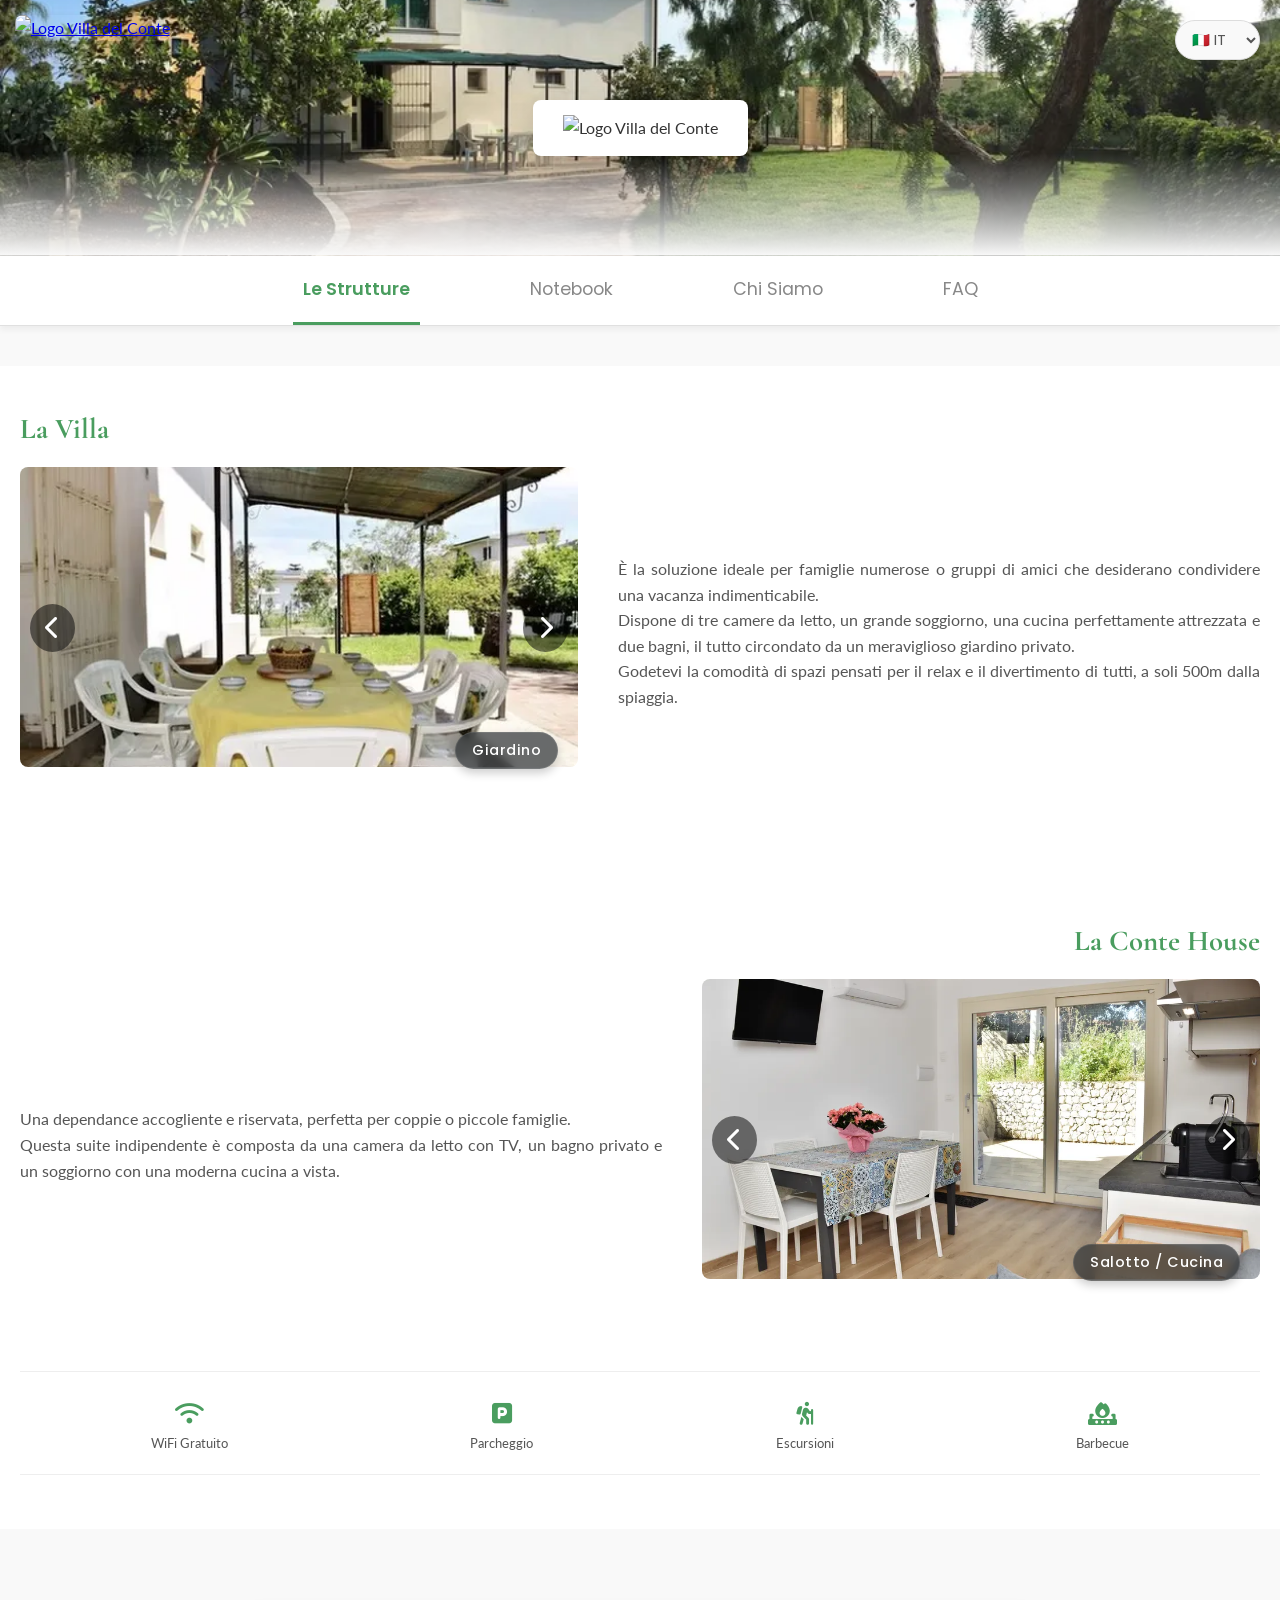
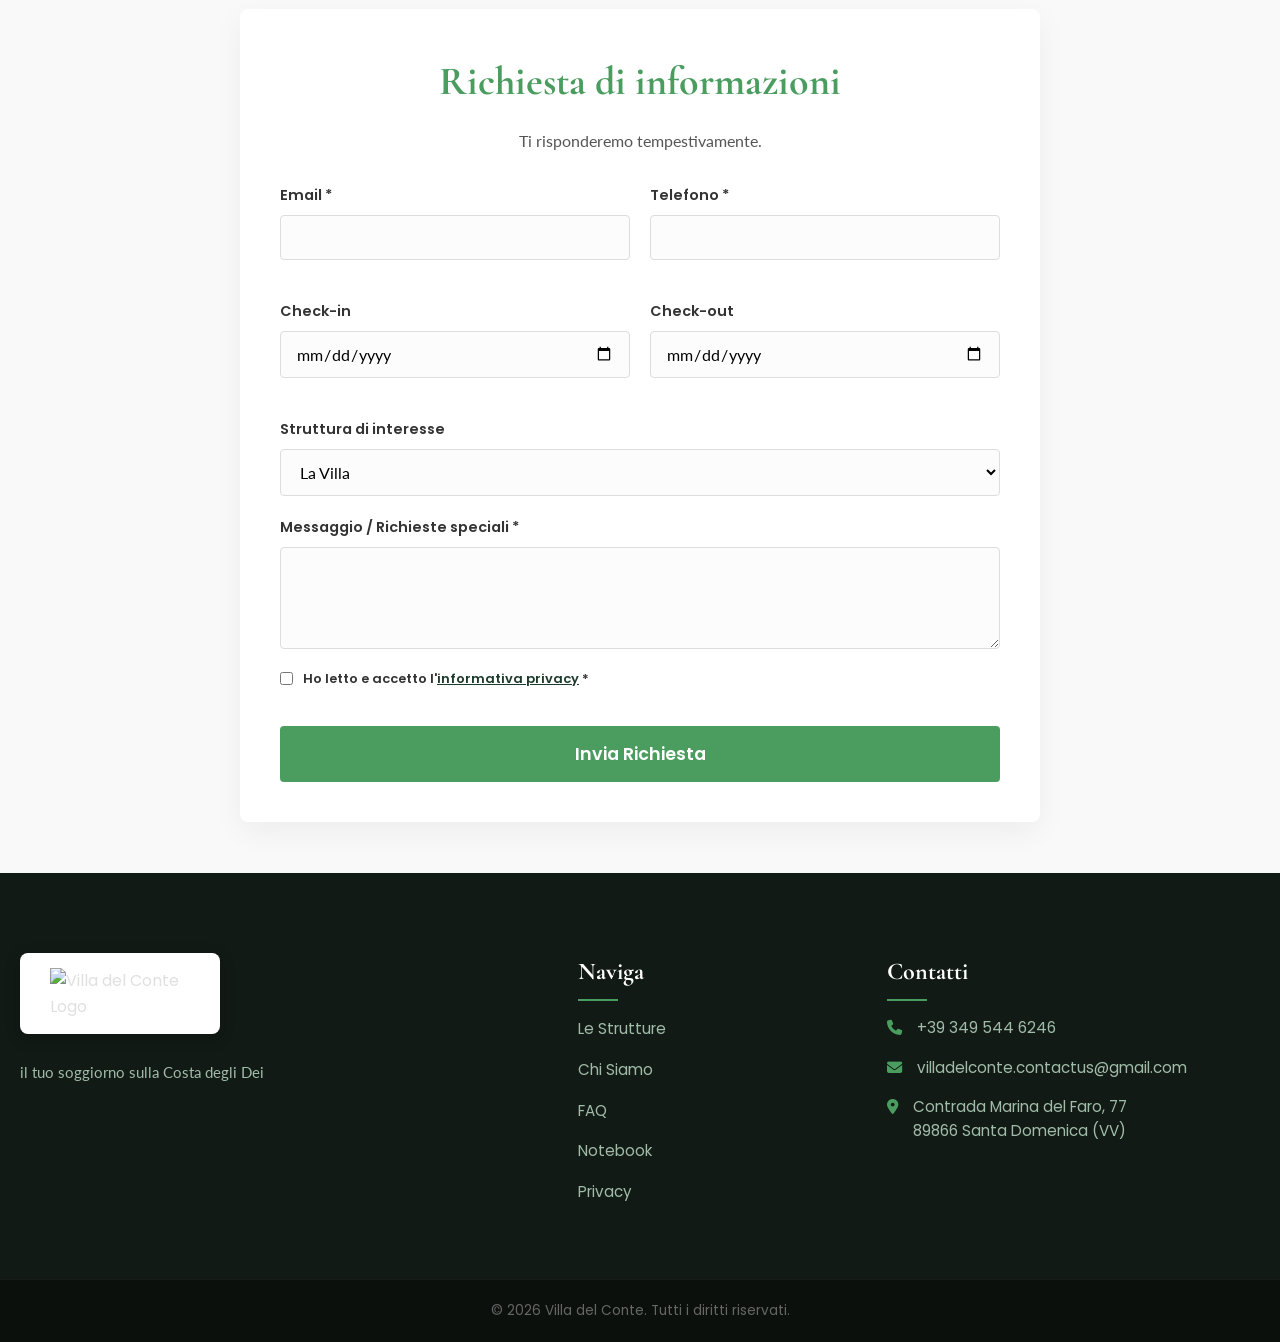
==== commit 5a5dbb0b: "fix: immagini 404, code fence e SVG rotto; SEO, accessibilità e privacy Bug trovati in produzione e " ====
--- a/index.html
+++ b/index.html
@@ -17,8 +17,18 @@
     <meta property="og:title" content="Villa del Conte | Santa Domenica di Ricadi">
     <meta property="og:description" content="La tua vacanza nella splendida Costa degli Dei">
     <meta property="og:image" content="https://villa-del-conte.com/images/villa/giardino/giardino-03-960w.webp">
-
-    <link rel="icon" type="image/png" href="images/ui/logo.svg">
+    <meta property="og:image:alt" content="Il giardino di Villa del Conte a Santa Domenica di Ricadi">
+    <meta property="og:site_name" content="Villa del Conte">
+    <meta property="og:locale" content="it_IT">
+    <meta property="og:locale:alternate" content="en_GB">
+    <meta property="og:locale:alternate" content="es_ES">
+    <meta property="og:locale:alternate" content="ru_RU">
+    <meta property="og:locale:alternate" content="de_DE">
+    <meta property="og:locale:alternate" content="zh_CN">
+    <meta name="twitter:card" content="summary_large_image">
+    <meta name="theme-color" content="#0d3b2e">
+
+    <link rel="apple-touch-icon" href="/images/ui/logo.svg">
 
     <link rel="preconnect" href="https://fonts.googleapis.com">
     <link rel="preconnect" href="https://fonts.gstatic.com" crossorigin>
@@ -72,8 +82,7 @@
         <svg id="animated-logo" viewBox="0 0 1343 898" xmlns="http://www.w3.org/2000/svg" aria-hidden="true">
             <g id="anim-green-group" fill="#76a384">
                 <path
-                    d="m 2.2332284,898.16646 c 0,-0.444 223.7477916,-0.66667 669.9100516,-0.66667 h 669.91002 l 1.7566,-1.38172 1.7566,-1.38172 v 2.04839 2.04839 H 673.89985 c -447.3333,0 -671.6666216,-0.22267 -671.6666216,-0.66667 z M 350.89987,797.08642 c -0.91666,-0.17342 -2.49166,-0.63775 -3.5,-1.03184 -1.75287,-0.6851 -1.83333,-0.91781 -1.83333,-5.30233 0,-2.52219 0.12513,-4.58579 0.27806,-4.58579 0.15294,0 1.69249,0.60629 3.42122,1.34731 4.17543,1.7898 9.53853,1.93032 10.74416,0.28152 1.38967,-1.90049 1.05262,-4.07072 -0.86668,-5.58044 -0.96611,-0.75995 -2.06114,-1.38172 -2.43339,-1.38172 -1.93965,0 -8.01313,-3.88806 -9.55979,-6.1199 -1.55504,-2.24392 -1.70669,-2.99478 -1.4863,-7.3591 0.1921,-3.80415 0.59321,-5.34863 1.84598,-7.10798 2.96096,-4.15829 10.44415,-6.09117 17.72341,-4.57791 l 4,0.83155 0.20072,4.25333 c 0.19666,4.16704 0.16961,4.24379 -1.33333,3.78306 -6.57138,-2.01445 -10.70704,-1.8712 -11.92963,0.41323 -1.46719,2.74147 -0.22942,4.37526 5.22342,6.89462 6.34986,2.93382 7.83407,4.29385 9.21145,8.44076 1.90311,5.72972 -0.48094,11.77975 -5.98147,15.17926 -2.24466,1.38728 -10.07461,2.31285 -13.7245,1.62237 z m 334.85146,-0.28795 c -2.92269,-0.89881 -6.67826,-4.92286 -7.68736,-8.2369 -0.49962,-1.64086 -0.83078,-6.58167 -0.83078,-12.39511 0,-11.11482 0.91223,-14.61414 4.66982,-17.91334 4.87458,-4.27994 15.02649,-4.25796 19.46306,0.0421 3.73059,3.61583 4.53389,6.84192 4.53296,18.20453 -7.9e-4,9.53703 -0.085,10.1714 -1.81813,13.70203 -2.36749,4.82283 -5.56382,6.73378 -11.77556,7.04012 -2.42302,0.1195 -5.37232,-0.0801 -6.55401,-0.44347 z m 9.95268,-10.96534 c 0.73026,-2.14 1.14793,-5.49769 1.16666,-9.379 0.0522,-10.81227 -2.7207,-16.08772 -7.143,-13.58963 -2.54889,1.43984 -3.38863,4.6973 -3.42912,13.30196 -0.0294,6.23821 0.20681,8.20186 1.26751,10.53907 1.2706,2.79971 1.37567,2.8672 4.15202,2.66667 2.76923,-0.20002 2.88007,-0.29843 3.98593,-3.53907 z m 228.04586,11.06014 c -4.45943,-1.14408 -8.13747,-4.93085 -9.44751,-9.72681 -1.11165,-4.06964 -0.9245,-17.45608 0.30177,-21.58539 1.25722,-4.2335 4.81166,-8.36715 8.17302,-9.50482 2.93569,-0.9936 11.05218,-0.98656 13.62269,0.0118 1.72325,0.6693 1.83333,0.9575 1.83333,4.79988 0,3.63668 -0.12876,4.03338 -1.16667,3.59445 -3.06076,-1.29438 -6.89346,-1.82567 -8.9692,-1.2433 -4.07621,1.14361 -5.77341,8.01489 -4.50749,18.24903 0.45037,3.64098 0.8598,4.61226 2.59948,6.16666 2.35767,2.10658 4.86315,2.35624 8.48004,0.845 1.31634,-0.55 2.6567,-1 2.97859,-1 0.32189,0 0.58525,1.77066 0.58525,3.93479 0,3.838 -0.0533,3.95358 -2.16667,4.69915 -2.90601,1.02521 -9.6581,1.4416 -12.31663,0.75954 z M 392.2332,796.32248 c 0,-0.31436 0.56205,-2.80307 1.24899,-5.53046 0.68694,-2.72739 2.06221,-8.55889 3.05615,-12.95889 0.99394,-4.4 2.22613,-9.5 2.73819,-11.33334 0.51206,-1.83333 1.31179,-4.98333 1.77718,-7 l 0.84616,-3.66666 5.2701,-0.19657 c 3.03466,-0.1132 5.56419,0.0975 5.96345,0.49678 0.65032,0.65033 6.58892,23.39291 8.79977,33.69979 0.55056,2.56666 1.16765,5.20472 1.37132,5.86235 0.33753,1.08987 -0.0881,1.17837 -4.81009,1 -5.764,-0.21773 -5.07571,0.41939 -6.54558,-6.05902 -0.41693,-1.83762 -0.4841,-1.86062 -4.86891,-1.66666 l -4.44614,0.19666 -0.70029,3.66667 -0.7003,3.66666 -4.5,0.19713 c -2.475,0.10842 -4.5,-0.0601 -4.5,-0.37444 z m 16.57022,-21.65602 c -0.63964,-3.75833 -1.17961,-6.95833 -1.19993,-7.11111 -0.0203,-0.15278 -0.26169,-0.053 -0.53636,0.22163 -0.27468,0.27468 -0.96772,3.47468 -1.54011,7.11111 l -1.0407,6.6117 h 2.74004 2.74003 z m 36.09645,1.5 v -20.66667 h 5.58503 c 6.27058,0 6.56849,0.18001 7.72369,4.66667 0.42483,1.65 1.18431,4.2 1.68774,5.66667 0.50343,1.46666 1.76018,5.36666 2.79277,8.66666 l 1.87743,6 0.33334,-12.33333 0.33333,-12.33333 3.83333,-0.19994 3.83334,-0.19993 v 20.69993 20.69994 h -5.50582 -5.50581 l -4.45644,-13.5 -4.45643,-13.5 -0.0378,13.5 -0.0377,13.5 h -4 -4 z m 58.66666,4 v -16.66667 h -4.33333 -4.33333 v -4 -4 h 13.33333 13.33333 v 4 4 h -4.33333 -4.33334 v 16.66667 16.66667 h -4.66666 -4.66667 z m 38.90796,15.5 c 0.18213,-0.64167 0.96047,-3.86667 1.72964,-7.16667 0.76918,-3.3 1.68375,-7.05 2.03238,-8.33333 0.67417,-2.48167 4.16143,-17.20129 5.1331,-21.66667 l 0.58027,-2.66666 h 5.91841 5.91841 l 1.149,4.33333 c 0.63196,2.38333 1.96034,7.93333 2.95197,12.33333 0.99163,4.4 2.20565,9.35 2.69783,11 0.49219,1.65 1.23493,4.8 1.65053,7 0.41561,2.2 0.90521,4.525 1.088,5.16667 0.29522,1.03633 -0.2216,1.16667 -4.62594,1.16667 h -4.95828 l -0.73163,-2.83334 c -0.40239,-1.55833 -0.81638,-3.412 -0.91997,-4.11925 -0.10359,-0.70726 -0.41335,-1.23226 -0.68835,-1.16667 -0.275,0.0656 -2.2864,0.11926 -4.46979,0.11926 h -3.96979 l -0.40599,2.5 c -0.84831,5.22379 -1.15055,5.5 -6.01839,5.5 -3.86509,0 -4.35279,-0.1401 -4.06141,-1.16667 z m 17.39042,-15.73523 c -0.21652,-0.86271 -0.75999,-3.93771 -1.2077,-6.83333 -0.44771,-2.89563 -1.10127,-5.22595 -1.45235,-5.1785 -0.35108,0.0475 -0.99202,2.57475 -1.4243,5.61623 -0.43229,3.04147 -0.9292,6.07765 -1.10426,6.74706 -0.27274,1.04296 0.10385,1.2171 2.63201,1.2171 2.76487,0 2.92555,-0.0986 2.5566,-1.56856 z m 67.19198,-3.5981 0.1763,-20.5 5.98711,-0.19487 c 7.70309,-0.25071 13.7915,0.70908 16.43399,2.59069 1.16556,0.82996 2.84883,3.12535 3.82098,5.2105 1.59981,3.4314 1.73498,4.41442 1.70419,12.39368 -0.0289,7.49532 -0.23681,9.12911 -1.53823,12.08829 -3.11963,7.09345 -6.96252,8.91171 -18.83483,8.91171 h -7.92581 z m 15.55397,11.53225 c 2.30215,-1.50842 3.12457,-5.57778 2.85344,-14.11882 -0.28851,-9.08854 -0.96683,-10.24677 -6.0011,-10.24677 h -3.23001 v 13.08723 13.08723 l 2.40385,-0.39009 c 1.32211,-0.21455 3.11033,-0.853 3.97382,-1.41878 z m 85.61207,8.63441 c -0.006,-0.18333 -0.0155,-9.40833 -0.0219,-20.5 l -0.0116,-20.16666 6.33651,-0.19058 6.33652,-0.19059 0.3929,1.85725 c 0.21609,1.02149 0.95343,4.25725 1.63853,7.19058 0.6851,2.93334 1.43862,6.68334 1.67451,8.33334 0.89843,6.28461 1.86107,6.85416 2.566,1.5182 0.51241,-3.87868 3.03031,-15.27426 3.83943,-17.37659 0.56096,-1.45752 0.86018,-1.51657 6.7565,-1.33333 l 6.16954,0.19172 0.1763,20.5 0.1763,20.5 h -4.6763 -4.6763 l -0.0538,-11.5 c -0.0608,-13.00507 0.0943,-13.13313 -3.83477,3.16666 l -1.92839,8 -3.32694,0.19811 -3.32694,0.19812 -2.93126,-11.86478 -2.93125,-11.86478 -0.18205,11.83333 -0.18205,11.83334 h -3.98462 c -2.19154,0 -3.98923,-0.15 -3.99487,-0.33334 z m 58.01025,-20.33333 v -20.69815 l 11.5,0.18241 11.5,0.18241 v 3.66666 3.66667 l -6.83333,0.18999 -6.83334,0.18999 v 4.31001 4.31001 h 5.55556 c 3.05555,0 5.68055,0.12435 5.83333,0.27634 0.15278,0.15198 0.17501,1.95198 0.0494,4 l -0.22836,3.72366 h -5.63543 -5.63543 l 0.19713,4.49098 0.19713,4.49098 6.66666,0.009 6.66667,0.009 v 3.66667 3.66666 l -11.5,0.18241 -11.5,0.18241 z m 45.64828,19.85915 c -0.18458,-0.481 -0.25595,-9.72108 -0.1586,-20.53351 l 0.17698,-19.65897 h 5.9563 5.95629 l 2.48385,7.66666 c 1.36612,4.21667 2.99411,9.54167 3.61774,11.83334 0.62364,2.29166 1.40057,4.16666 1.72652,4.16666 0.32595,0 0.59264,-5.41497 0.59264,-12.03326 v -12.03327 l 3.83333,0.19993 3.83333,0.19994 0.17634,20.52609 0.17634,20.5261 -5.79504,-0.19276 -5.79504,-0.19277 -2.25969,-7.33333 c -1.24284,-4.03333 -2.67816,-8.38333 -3.18962,-9.66667 -0.51145,-1.28333 -1.31617,-3.68333 -1.78827,-5.33333 -0.79556,-2.78056 -0.88273,-2.07346 -1.19168,9.66667 l -0.33334,12.66666 -3.84139,0.20018 c -2.70472,0.14094 -3.9407,-0.0586 -4.17699,-0.67436 z m 50.50875,-19.69248 0.1763,-20.5 4.5,-0.19713 4.5,-0.19713 v 20.69713 20.69713 h -4.6763 -4.6763 z m 78.14421,18 c 0.57139,-3.17699 3.48347,-15.66053 4.47107,-19.16667 0.41313,-1.46667 1.12417,-4.46667 1.58009,-6.66667 0.45592,-2.2 1.35625,-6.025 2.00073,-8.5 l 1.17178,-4.5 h 5.58517 c 5.16215,0 5.63256,0.11361 6.21096,1.5 0.34419,0.825 1.99445,7.2 3.66725,14.16667 1.6728,6.96667 3.35072,13.86667 3.7287,15.33333 2.02607,7.86158 2.40084,9.65994 2.07992,9.98086 -0.19386,0.19386 -2.51345,0.35248 -5.15463,0.35248 h -4.80215 l -0.78695,-4 -0.78695,-4 h -3.96646 c -2.18154,0 -4.19145,-0.049 -4.46645,-0.10894 -0.275,-0.0599 -0.92716,1.74009 -1.44925,4 l -0.94926,4.10894 h -4.2916 -4.29161 z m 17.03208,-14.35994 c 0,-0.83963 -0.45,-3.25426 -1,-5.36586 -0.55,-2.11159 -1,-4.52462 -1,-5.36228 0,-3.52434 -1.04006,-2.14783 -1.7949,2.37552 -0.44782,2.68357 -1.09557,6.00422 -1.43945,7.37922 l -0.62523,2.5 h 2.92979 c 2.60899,0 2.92979,-0.16716 2.92979,-1.5266 z M 827.11911,678.77142 c -7.37837,-2.83707 -11.43948,-9.16081 -13.62616,-21.2179 -1.40289,-7.73543 -1.6982,-21.70332 -0.58185,-27.52091 1.6847,-8.77937 2.15622,-10.70257 3.03873,-12.3942 0.51799,-0.99291 0.94365,-2.11044 0.94591,-2.4834 0.008,-1.37403 6.23321,-7.745 8.89346,-9.10215 4.92634,-2.51324 16.17599,-2.75171 23.68459,-0.50208 l 2.75939,0.82673 v 7.22781 7.22781 h -3.66667 -3.66667 v -4.0165 c 0,-3.69803 -0.13559,-4.06806 -1.71006,-4.66667 -0.94054,-0.35759 -3.58049,-0.65017 -5.86656,-0.65017 -5.0463,0 -8.62121,1.9911 -11.00191,6.12765 -2.325,4.03977 -4.09091,15.08738 -4.0737,25.4853 0.0398,24.05858 7.60296,33.74299 21.65223,27.72507 1.83334,-0.7853 3.96331,-2.0176 4.73328,-2.73846 1.59618,-1.49436 2.10705,-1.11662 3.61215,2.67079 0.88926,2.23772 0.86508,2.30151 -1.68325,4.44097 -5.34979,4.49142 -16.58412,6.19759 -23.44291,3.56031 z m 57.13744,0.005 c -6.41875,-2.27754 -9.97743,-7.0838 -12.79196,-17.27652 -1.40672,-5.09436 -1.56475,-7.04692 -1.56475,-19.33333 0,-12.32436 0.15476,-14.22323 1.57564,-19.33333 3.86858,-13.91308 9.20349,-18.62941 21.09103,-18.64552 4.93872,-0.007 6.5896,0.27108 9.33333,1.57039 8.97038,4.24796 12.93617,14.27449 13.47774,34.07513 0.73713,26.95043 -6.97638,40.45907 -23.00275,40.28462 -2.61145,-0.0284 -5.99218,-0.58705 -8.11828,-1.34144 z m 13.05567,-7.02537 c 3.21067,-1.52357 4.72521,-3.98407 6.38257,-10.36902 1.98883,-7.66196 2.13914,-30.14058 0.25331,-37.88213 -2.24848,-9.2303 -4.9143,-12 -11.54993,-12 -4.11086,0 -4.44481,0.12295 -6.84023,2.51837 -3.27105,3.27105 -4.59516,7.6364 -5.4037,17.81497 -1.22809,15.4601 0.65949,32.43134 4.1011,36.8731 3.05721,3.94564 8.48905,5.21228 13.05688,3.04471 z m -622.13845,7.21983 -4.05944,-0.1957 -1.02834,-4.47097 c -1.18851,-5.16732 -14.98819,-59.79714 -15.56027,-61.59961 -0.30142,-0.94968 -1.0862,-1.2047 -3.70729,-1.2047 h -3.32494 l 0.2032,-3.16666 0.20319,-3.16667 h 11.66667 11.66666 v 3.33333 3.33334 l -3.5,-0.16609 c -3.85945,-0.18315 -3.89323,-0.13241 -2.7736,4.16609 0.67464,2.59009 1.48668,6.1285 4.58986,20 0.82027,3.66666 2.07033,9.21666 2.77791,12.33333 0.70759,3.11667 1.80087,8.14068 2.42951,11.16448 0.62864,3.02379 1.30368,5.49879 1.50009,5.5 0.19641,10e-4 0.89202,-2.47281 1.5458,-5.49781 0.65379,-3.025 1.60997,-7 2.12486,-8.83334 0.51489,-1.83333 1.84371,-7.23333 2.95295,-12 1.10923,-4.76666 2.30922,-9.71666 2.66665,-11 0.698,-2.50615 3.43088,-13.91024 3.58986,-14.98018 0.0529,-0.35577 -1.25389,-0.65577 -2.90389,-0.66667 l -3,-0.0198 v -3.33334 -3.33333 h 10.33333 10.33334 v 3.31105 3.31105 l -3.14172,-0.1932 c -2.96621,-0.18241 -3.16507,-0.0881 -3.55987,1.68895 -0.22999,1.03518 -0.68513,2.78215 -1.01142,3.88215 -0.32629,1.1 -1.8219,6.8 -3.32358,12.66667 -11.44824,44.72531 -12.43294,48.41325 -13.05396,48.89055 -0.31687,0.24353 -2.40287,0.35472 -4.63556,0.24709 z m 85.26304,-0.56753 c -0.16085,-0.41978 -0.19746,-1.91978 -0.0814,-3.33334 0.21017,-2.55893 0.22486,-2.57099 3.37776,-2.7733 l 3.16666,-0.20319 V 641.74636 611.3992 l -3.16666,0.19473 -3.16667,0.19474 v -3.31105 -3.31105 h 11.33333 11.33334 v 3.31105 3.31105 l -3.16667,-0.19474 -3.16667,-0.19473 v 30.38369 30.38368 h 7.96979 7.96979 l 0.40794,-2.5 c 0.22436,-1.375 0.46707,-2.95 0.53934,-3.5 0.0969,-0.73762 1.0036,-1 3.4556,-1 h 3.32421 l 0.18977,6.81414 0.18978,6.81414 -20.10841,0.18586 c -14.63822,0.1353 -20.18798,-0.0218 -20.40087,-0.57736 z m 315.96304,0.5969 -20.83333,-0.18601 v -3.32383 -3.32384 h 3.33334 3.33333 V 641.77308 611.3797 l -3.16667,0.22672 -3.16666,0.22671 v -3.33334 -3.33333 h 20.66666 20.66667 l 0.18922,7.16667 0.18922,7.16666 h -3.65901 c -3.99981,0 -3.85856,0.18527 -4.53964,-5.95401 -0.17967,-1.61958 -0.18551,-1.6207 -8.67985,-1.66666 -4.67503,-0.0253 -8.50735,0.17901 -8.51626,0.45401 -0.009,0.275 -0.0235,5.92406 -0.0325,12.55348 l -0.0163,12.05347 9.19918,0.11319 9.19919,0.11319 0.20086,3.48149 0.20087,3.48148 -9.39794,0.18518 -9.39794,0.18518 -5e-5,13.66667 -4e-5,13.66667 8.99676,0.18526 8.99675,0.18526 0.41143,-2.5186 c 0.22628,-1.38522 0.46914,-2.96859 0.53969,-3.51859 0.0893,-0.69641 1.08782,-1.06169 3.28894,-1.20319 l 3.16067,-0.2032 v 7.36986 c 0,4.05343 -0.075,7.2993 -0.16667,7.21305 -0.0917,-0.0863 -9.54166,-0.24053 -21,-0.34284 z m 39.83297,-3.33368 3.6e-4,-3.5 h 3.34013 3.34013 l -0.17346,-30.16667 -0.17346,-30.16666 h -3.16775 -3.16774 l 10e-4,-3.5 10e-4,-3.5 h 11.33334 11.33333 l 4.1e-4,3.5 4.2e-4,3.5 -3.33375,-0.23101 -3.33375,-0.23101 v 30.39768 30.39767 h 8.25652 8.25652 l 0.45812,-3.66667 0.45812,-3.66666 h 3.28536 c 1.80695,0 3.29707,0.225 3.31139,0.5 0.0143,0.275 0.0893,3.41681 0.16667,6.98181 l 0.14064,6.4818 -20.16703,0.18486 -20.16703,0.18486 z M 319.56654,675.4999 v -3.33333 h 3.34013 3.34013 l -0.17346,-30.16667 -0.17346,-30.16666 -3.16667,0.10793 -3.16667,0.10794 v -3.60794 -3.60793 h 11.33333 11.33334 v 3.63525 3.63526 l -3.33334,-0.39478 -3.33333,-0.39479 v 30.4262 30.42619 h 3.33333 3.33334 v 3.33333 3.33334 h -11.33334 -11.33333 z m 100.13014,0.16667 0.20319,-3.16667 3.16667,-0.20319 3.16666,-0.20319 v -30.25369 -30.25369 l -3.13694,0.12355 -3.13694,0.12355 -0.0297,-3.33334 -0.0297,-3.33333 h 11.66667 11.66666 v 3.30301 3.303 l -3.5,-0.18576 -3.5,-0.18577 v 30.40268 30.40268 l 8.5,-0.18659 8.5,-0.18658 0.33333,-3.33334 0.33334,-3.33333 3.5,-0.20151 3.5,-0.2015 v 7.03484 7.03484 h -20.7032 -20.70319 z m 58.53652,-0.16667 v -3.33333 h 3.33333 c 1.83334,0 3.33334,-0.10201 3.33334,-0.22669 0,-0.22363 1.16253,-4.70635 4.43639,-17.10664 0.91965,-3.48334 2.22327,-8.43334 2.89694,-11 0.67366,-2.56667 2.02146,-7.66667 2.99511,-11.33334 0.97364,-3.66666 2.19072,-8.31666 2.70462,-10.33333 0.5139,-2.01667 1.37734,-5.09167 1.91876,-6.83333 0.54142,-1.74167 0.77375,-3.19855 0.51629,-3.23753 -0.25746,-0.039 -2.11812,-0.11397 -4.13478,-0.16666 l -3.66667,-0.0958 v -3.33334 -3.33333 l 9,-0.19199 c 4.95,-0.1056 9.64486,-0.0324 10.43303,0.16256 1.11766,0.27652 1.57974,1.12571 2.09964,3.85866 0.36663,1.92726 2.02653,8.7541 3.68867,15.17077 1.66213,6.41667 4.42081,17.06667 6.13041,23.66667 1.70959,6.6 3.50471,13.65 3.98915,15.66666 2.13005,8.86711 1.99844,8.66667 5.69044,8.66667 h 3.30199 v 3.33333 3.33334 H 525.53 514.16014 l 0.2032,-3.16667 0.20319,-3.16667 2.83333,-0.20499 c 1.55834,-0.11275 2.83367,-0.41275 2.83407,-0.66667 4.1e-4,-0.25392 -0.81873,-3.99429 -1.8203,-8.31194 l -1.82104,-7.85028 -9.57931,0.18361 -9.57931,0.18361 -1.53195,6 c -0.84257,3.3 -1.73658,6.975 -1.98669,8.16666 l -0.45474,2.16667 h 3.05297 3.05297 v 3.33333 3.33334 H 488.89987 478.2332 Z m 36.00536,-27.83333 c 0.007,-1.50795 -5.93524,-25.97841 -6.83972,-28.16667 -0.62169,-1.50409 -0.8146,-1.14643 -1.97772,3.66667 -1.29489,5.35838 -2.92488,11.90195 -4.8159,19.33333 -1.70775,6.71115 -2.08326,6.33334 6.29464,6.33334 6.53764,0 7.33392,-0.12659 7.3387,-1.16667 z m 77.99463,27.92715 v -3.35409 l 3.02608,-0.2032 3.02607,-0.20319 0.0164,-30 0.0164,-30 -3.07308,0.0438 -3.07309,0.0438 0.19725,-3.37715 0.19725,-3.37714 12,-0.18996 c 14.82961,-0.23476 19.1656,0.59707 23.81122,4.56802 3.89682,3.3309 6.25481,7.51912 8.04456,14.28861 1.95609,7.39863 2.07231,25.41409 0.21503,33.33333 -2.24405,9.5684 -6.37136,15.96107 -12.49467,19.3526 l -3.57615,1.98073 -14.16666,0.22396 -14.16667,0.22396 z m 24.04791,-4.45438 c 5.13089,-1.78538 7.51811,-4.63657 10.02444,-11.97277 1.46793,-4.29673 1.59402,-5.6972 1.59063,-17.66667 -0.003,-11.62995 -0.15998,-13.47709 -1.48664,-17.52696 -2.78554,-8.50334 -6.62995,-11.80637 -13.74151,-11.80637 h -4.40779 l -0.18019,29.72261 c -0.0991,16.34743 -0.0552,29.84743 0.0976,30 0.64109,0.6402 5.36489,0.20309 8.10346,-0.74984 z m 317.41554,4.52723 0.2032,-3.16667 3.17343,-0.20347 3.17344,-0.20347 -0.17344,-30.12986 -0.17343,-30.12986 h -3 -3 v -3.33334 -3.33333 h 8.65133 8.65134 l 2.89281,7.66667 c 1.59106,4.21666 3.16844,8.56666 3.50531,9.66666 0.33686,1.1 0.91438,2.6 1.28336,3.33334 0.36899,0.73333 1.76205,4.33333 3.09568,8 1.33364,3.66666 3.15296,8.61666 4.04294,11 0.88998,2.38333 2.42644,6.65458 3.41435,9.49167 0.98792,2.83709 2.0031,5.16209 2.25597,5.16667 0.25287,0.005 0.40287,-10.71668 0.33333,-23.82501 l -0.12642,-23.83333 h -2.66667 -2.66667 v -3.33334 -3.33333 h 9.66667 9.66667 v 3.33333 3.33334 l -3.16667,-0.22671 -3.16667,-0.22672 v 33.72672 33.72671 h -4.85466 -4.85466 l -2.09544,-6.16667 c -2.55013,-7.50473 -7.3087,-20.33996 -8.21815,-22.16667 -0.3651,-0.73333 -0.93867,-2.23333 -1.27459,-3.33333 -0.33593,-1.1 -1.55337,-4.4 -2.70542,-7.33333 -1.15205,-2.93334 -2.40388,-6.38334 -2.78184,-7.66667 -0.37795,-1.28333 -0.91631,-2.63333 -1.19634,-3 -0.28002,-0.36667 -1.03571,-2.31667 -1.6793,-4.33333 -1.21448,-3.80556 -2.87982,-6.44134 -2.10606,-3.33334 0.22821,0.91667 0.41902,12.67442 0.42403,26.12834 l 0.009,24.46167 2.83333,0.205 2.83334,0.20499 0.20319,3.16667 0.2032,3.16667 h -10.40639 -10.40639 z m 78.43416,-0.16625 0.2311,-3.33375 h 3.6091 3.6091 l -0.1735,-30.16667 -0.1734,-30.16666 -4.7516,-0.20714 -4.7516,-0.20713 -0.4687,3.1257 c -0.7266,4.84515 -0.8256,4.95523 -4.4553,4.95523 h -3.2846 l 0.1892,-7.16666 0.1892,-7.16667 h 22.3334 22.3333 l 0.1892,7.16667 0.1892,7.16666 h -3.6058 c -3.5053,0 -3.6176,-0.0581 -4.0226,-2.08333 -0.2292,-1.14583 -0.4167,-2.94583 -0.4167,-4 v -1.91667 h -5 -5 v 30.33334 30.33333 h 3.3334 3.3333 v 3.33333 3.33334 l -11.8333,4.1e-4 -11.8334,4.2e-4 z m 50.769,-4.2e-4 v -3.33333 h 3.3334 3.3333 V 641.77308 611.3797 l -3.1667,0.22672 -3.1666,0.22671 v -3.33334 -3.33333 h 20.3333 20.3333 l 0.1896,7.2023 0.1896,7.2023 -3.5229,-0.2023 -3.5229,-0.2023 -0.2095,-3.32044 c -0.1152,-1.82625 -0.493,-3.49565 -0.8394,-3.70979 -0.3465,-0.21413 -4.2602,-0.36993 -8.6972,-0.34622 l -8.0672,0.0431 -0.031,12.66666 -0.031,12.66667 8.6041,0.13969 c 4.7322,0.0768 8.9955,0.15183 9.474,0.16667 0.619,0.0192 0.8112,0.93988 0.6666,3.19364 l -0.2032,3.16667 -9.2847,0.33333 -9.2848,0.33333 -0.049,13.66667 -0.049,13.66667 9.1311,0.18525 9.1312,0.18524 0.2022,-3.51858 0.2021,-3.51858 3.5,-0.20151 3.5,-0.2015 v 7.03484 7.03484 h -21 -21 z M 467.03338,540.27092 c -5.94935,-3.17231 -6.33052,-11.39682 -0.67368,-14.53589 2.05169,-1.13851 411.8042,-1.3215 415.06334,-0.18535 2.76462,0.96375 4.29188,3.50122 4.34145,7.21311 0.05,3.74626 -0.95062,5.73572 -3.74053,7.43685 -2.09136,1.27519 -5.29109,1.29478 -207.45744,1.26972 -194.67104,-0.0241 -205.44755,-0.0864 -207.53314,-1.19844 z m 0.0492,-38.83765 c -3.88931,-2.49099 -4.32578,-8.93623 -0.83183,-12.28364 l 1.85892,-1.78096 206.38393,0.0361 c 146.36127,0.0256 206.77494,0.2454 207.72841,0.75568 2.18517,1.16948 3.46099,3.744 3.51152,7.08603 0.042,2.77891 -0.22629,3.38217 -2.3834,5.35901 l -2.43073,2.2276 -205.84311,-0.0112 -205.84311,-0.0112 z m -0.31162,-35.29907 c -0.62089,-0.36211 -3.22851,-3.45184 -5.7947,-6.86608 -6.79823,-9.04481 -11.1136,-18.1981 -14.19161,-30.10166 -1.39535,-5.39624 -1.55147,-7.47586 -1.55147,-20.66667 0,-12.93228 0.1843,-15.49444 1.55849,-21.66666 1.48799,-6.68337 7.04185,-25.22887 8.18557,-27.33334 0.2989,-0.55 1.47435,-3.4 2.61209,-6.33333 1.85474,-4.78192 8.59206,-18.31385 12.60663,-25.32047 3.16996,-5.53252 10.02623,-16.02072 16.35124,-25.01286 2.66038,-3.78221 15.3987,-19.59322 19.62833,-24.36299 1.31504,-1.48298 4.7701,-5.38298 7.6779,-8.66667 7.27892,-8.21984 16.3772,-17.17523 19.64897,-19.34038 3.63021,-2.40236 6.21823,-1.95694 11.22592,1.93208 4.30212,3.34106 21.43306,20.60397 30.53606,30.77129 3.28283,3.66667 6.16874,6.81889 6.41311,7.00493 0.24438,0.18605 1.34498,1.4716 2.44579,2.85679 l 2.00147,2.51852 -2.38811,5.14321 c -1.31345,2.82877 -2.7426,6.32773 -3.17587,7.77547 -0.43328,1.44774 -1.05924,2.7035 -1.39102,2.79058 -0.33178,0.0871 -2.2042,-1.84743 -4.16092,-4.29892 -3.88175,-4.86326 -17.4862,-20.3672 -24.38577,-27.79058 l -4.33738,-4.66667 -0.0263,88.16667 -0.0263,88.16667 h 18.33333 c 10.08333,0 18.33333,-0.1649 18.33333,-0.36644 0,-0.20154 -0.4166,-1.17654 -0.92579,-2.16667 -3.50987,-6.82509 -7.98432,-24.75809 -9.15961,-36.71053 -0.85638,-8.7092 -0.35612,-34.76435 0.78252,-40.75636 0.38322,-2.01667 1.11199,-6.21667 1.61948,-9.33334 2.63712,-16.19518 11.97973,-44.89502 22.02741,-67.66666 11.5829,-26.251 32.92886,-60.22697 62.3656,-99.26622 4.92638,-6.53341 9.62855,-12.88384 10.44928,-14.11207 1.78953,-2.67807 3.75617,-3.84432 5.53214,-3.28064 2.11791,0.6722 22.853,27.13292 34.99552,44.65893 28.95453,41.79177 44.68405,71.07446 55.50666,103.33333 8.1708,24.35466 10.13267,35.94851 10.60423,62.66667 0.29424,16.67136 0.17621,19.73557 -1.10421,28.66666 -1.76859,12.3362 -5.33466,25.78379 -8.43287,31.80023 -0.50987,0.99013 -0.92704,1.96513 -0.92704,2.16667 0,0.20154 7.95,0.36644 17.66667,0.36644 h 17.66666 v -90.33334 c 0,-59.77777 -0.2255,-90.33333 -0.66666,-90.33333 -0.36667,0 -0.6699,0.225 -0.67386,0.5 -0.004,0.275 -1.13505,1.7 -2.51354,3.16667 -4.32452,4.60111 -14.37144,16.35614 -20.79748,24.33333 -3.39674,4.21667 -6.36472,7.7322 -6.59551,7.81229 -0.4423,0.1535 -6.75294,-13.92614 -6.75294,-15.06647 0,-0.69241 11.4713,-15.25052 17.92294,-22.74582 11.81503,-13.72631 24.13806,-24.70645 27.65302,-24.63957 1.37101,0.0261 6.31216,3.66689 5.71563,4.21147 -0.16038,0.14641 -3.0666,1.83643 -6.45826,3.75559 -3.39167,1.91916 -6.16667,3.62049 -6.16667,3.78072 0,0.74185 2.08835,4.22167 2.51712,4.19427 0.26558,-0.017 3.47578,-1.78045 7.13377,-3.91884 l 6.65089,-3.88798 3.56908,3.18107 c 3.7555,3.34722 13.93232,14.12057 20.12914,21.30904 2.01666,2.33938 5.41717,6.22461 7.55669,8.63383 4.06087,4.57279 9.77664,12.19573 9.77664,13.0388 0,0.26899 -1.35468,2.42696 -3.01041,4.79549 -1.65572,2.36854 -2.83669,4.58749 -2.62439,4.93101 0.21231,0.34352 1.23774,1.06503 2.27874,1.60335 1.67255,0.86491 1.93751,0.86209 2.27762,-0.0242 0.21169,-0.55166 1.33794,-2.4588 2.50276,-4.2381 l 2.11788,-3.23508 2.20549,3.08792 c 3.22555,4.51611 12.29988,18.87957 16.06025,25.42125 12.20545,21.23304 21.43245,46.73394 23.62657,65.29733 1.18931,10.0621 0.37664,26.32168 -1.70499,34.11287 -3.62697,13.57517 -10.28856,26.11473 -18.64131,35.0898 l -2.01643,2.16667 -207.36921,-0.0203 c -135.26207,-0.0132 -207.76175,-0.24921 -208.4981,-0.67866 z m 64.12888,-103.44393 c 0,-75.23315 -0.13559,-87.99988 -0.92579,-87.16667 -8.71398,9.18839 -15.35495,16.74481 -21.6754,24.66329 -9.78707,12.26158 -9.62559,12.04374 -16.29303,21.97957 -16.87547,25.14789 -27.82942,50.66668 -31.73345,73.92763 -1.72324,10.26744 -1.73337,16.80044 -0.0397,25.5771 2.04948,10.62018 5.68948,18.69539 11.86793,26.3286 l 2.29335,2.83334 h 28.25302 28.25302 z m 79.24859,84.24641 c 5.82024,-7.35906 8.97292,-15.58692 10.51302,-27.43689 2.14996,-16.54242 -1.18794,-34.32949 -10.57146,-56.33333 -3.42554,-8.0327 -12.01837,-25.06066 -12.43576,-24.64328 -0.92858,0.92858 -5.05286,15.73966 -6.76932,24.30995 -2.25145,11.24146 -2.89948,18.71054 -2.89206,33.33333 0.008,15.34626 0.73201,22.32843 3.25005,31.33333 2.55617,9.1413 5.9691,15.89647 10.52262,20.82733 2.15124,2.3295 2.44008,2.44626 4.37937,1.77022 1.14192,-0.39807 2.94351,-1.82037 4.00354,-3.16066 z M 667.56652,330.39867 V 209.96421 l -6.21304,8.60112 c -9.54681,13.21629 -10.77811,14.99727 -20.09286,29.06259 -10.59743,16.00217 -12.44731,18.95219 -17.47772,27.87187 -4.27662,7.58313 -12.39498,23.97241 -13.20921,26.66667 -0.27703,0.91667 -0.7256,1.96667 -0.99684,2.33333 -0.27123,0.36667 -1.49071,3.634 -2.70994,7.26072 -2.20344,6.55434 -2.20943,6.60654 -0.99469,8.66667 5.26084,8.92207 16.97705,32.22071 20.65422,41.07261 0.99006,2.38334 2.07383,4.93334 2.40838,5.66667 1.06223,2.3284 3.84925,11.77668 5.40791,18.33333 1.34497,5.65778 1.5081,8.07555 1.52932,22.66667 0.0217,14.92771 -0.10864,16.84969 -1.51482,22.33333 -1.56635,6.1083 -3.94753,12.68684 -6.20405,17.14011 -0.68933,1.36039 -1.25332,2.63539 -1.25332,2.83334 0,0.19794 9.15,0.35989 20.33333,0.35989 h 20.33333 z M 719.17,446.99979 c -6.8035,-15.22441 -9.16601,-29.42082 -7.72393,-46.41323 1.92151,-22.64159 8.75445,-41.36334 26.67472,-73.08677 l 6.96698,-12.33333 -1.84211,-5.33333 c -2.58061,-7.47147 -13.24204,-28.94774 -19.69167,-39.66667 -4.77621,-7.9378 -17.12432,-26.79866 -24.44194,-37.33333 -3.57868,-5.15198 -14.93852,-20.87063 -15.63437,-21.63334 -0.32619,-0.35752 -0.57783,51.6828 -0.57783,119.5 v 120.13334 h 18.9916 18.99159 z m 158.50696,1 c 15.53896,-19.38607 17.64391,-45.38835 6.24684,-77.16666 -10.35033,-28.85971 -30.10897,-59.41469 -57.93974,-89.59867 -3.34632,-3.62926 -6.47623,-7.15426 -6.95535,-7.83333 -0.47913,-0.67907 -1.15413,-1.23467 -1.5,-1.23467 -0.39091,0 -0.62886,33.80226 -0.62886,89.33333 v 89.33334 h 29.25302 29.25302 z m -131.30848,0.78197 c 3.35557,-1.57338 7.47231,-8.63795 10.07072,-17.28197 3.82959,-12.7397 4.72163,-20.14152 4.74032,-39.33333 0.0222,-22.76598 -1.04183,-30.18644 -7.92825,-55.29293 l -0.81179,-2.9596 -2.80179,4.79734 c -10.3364,17.69836 -20.00653,41.76563 -22.0138,54.78852 -2.65469,17.22323 -1.07307,33.27389 4.3455,44.09932 5.07193,10.1329 9.42607,13.51442 14.39909,11.18265 z">
-                />
+                    d="m 2.2332284,898.16646 c 0,-0.444 223.7477916,-0.66667 669.9100516,-0.66667 h 669.91002 l 1.7566,-1.38172 1.7566,-1.38172 v 2.04839 2.04839 H 673.89985 c -447.3333,0 -671.6666216,-0.22267 -671.6666216,-0.66667 z M 350.89987,797.08642 c -0.91666,-0.17342 -2.49166,-0.63775 -3.5,-1.03184 -1.75287,-0.6851 -1.83333,-0.91781 -1.83333,-5.30233 0,-2.52219 0.12513,-4.58579 0.27806,-4.58579 0.15294,0 1.69249,0.60629 3.42122,1.34731 4.17543,1.7898 9.53853,1.93032 10.74416,0.28152 1.38967,-1.90049 1.05262,-4.07072 -0.86668,-5.58044 -0.96611,-0.75995 -2.06114,-1.38172 -2.43339,-1.38172 -1.93965,0 -8.01313,-3.88806 -9.55979,-6.1199 -1.55504,-2.24392 -1.70669,-2.99478 -1.4863,-7.3591 0.1921,-3.80415 0.59321,-5.34863 1.84598,-7.10798 2.96096,-4.15829 10.44415,-6.09117 17.72341,-4.57791 l 4,0.83155 0.20072,4.25333 c 0.19666,4.16704 0.16961,4.24379 -1.33333,3.78306 -6.57138,-2.01445 -10.70704,-1.8712 -11.92963,0.41323 -1.46719,2.74147 -0.22942,4.37526 5.22342,6.89462 6.34986,2.93382 7.83407,4.29385 9.21145,8.44076 1.90311,5.72972 -0.48094,11.77975 -5.98147,15.17926 -2.24466,1.38728 -10.07461,2.31285 -13.7245,1.62237 z m 334.85146,-0.28795 c -2.92269,-0.89881 -6.67826,-4.92286 -7.68736,-8.2369 -0.49962,-1.64086 -0.83078,-6.58167 -0.83078,-12.39511 0,-11.11482 0.91223,-14.61414 4.66982,-17.91334 4.87458,-4.27994 15.02649,-4.25796 19.46306,0.0421 3.73059,3.61583 4.53389,6.84192 4.53296,18.20453 -7.9e-4,9.53703 -0.085,10.1714 -1.81813,13.70203 -2.36749,4.82283 -5.56382,6.73378 -11.77556,7.04012 -2.42302,0.1195 -5.37232,-0.0801 -6.55401,-0.44347 z m 9.95268,-10.96534 c 0.73026,-2.14 1.14793,-5.49769 1.16666,-9.379 0.0522,-10.81227 -2.7207,-16.08772 -7.143,-13.58963 -2.54889,1.43984 -3.38863,4.6973 -3.42912,13.30196 -0.0294,6.23821 0.20681,8.20186 1.26751,10.53907 1.2706,2.79971 1.37567,2.8672 4.15202,2.66667 2.76923,-0.20002 2.88007,-0.29843 3.98593,-3.53907 z m 228.04586,11.06014 c -4.45943,-1.14408 -8.13747,-4.93085 -9.44751,-9.72681 -1.11165,-4.06964 -0.9245,-17.45608 0.30177,-21.58539 1.25722,-4.2335 4.81166,-8.36715 8.17302,-9.50482 2.93569,-0.9936 11.05218,-0.98656 13.62269,0.0118 1.72325,0.6693 1.83333,0.9575 1.83333,4.79988 0,3.63668 -0.12876,4.03338 -1.16667,3.59445 -3.06076,-1.29438 -6.89346,-1.82567 -8.9692,-1.2433 -4.07621,1.14361 -5.77341,8.01489 -4.50749,18.24903 0.45037,3.64098 0.8598,4.61226 2.59948,6.16666 2.35767,2.10658 4.86315,2.35624 8.48004,0.845 1.31634,-0.55 2.6567,-1 2.97859,-1 0.32189,0 0.58525,1.77066 0.58525,3.93479 0,3.838 -0.0533,3.95358 -2.16667,4.69915 -2.90601,1.02521 -9.6581,1.4416 -12.31663,0.75954 z M 392.2332,796.32248 c 0,-0.31436 0.56205,-2.80307 1.24899,-5.53046 0.68694,-2.72739 2.06221,-8.55889 3.05615,-12.95889 0.99394,-4.4 2.22613,-9.5 2.73819,-11.33334 0.51206,-1.83333 1.31179,-4.98333 1.77718,-7 l 0.84616,-3.66666 5.2701,-0.19657 c 3.03466,-0.1132 5.56419,0.0975 5.96345,0.49678 0.65032,0.65033 6.58892,23.39291 8.79977,33.69979 0.55056,2.56666 1.16765,5.20472 1.37132,5.86235 0.33753,1.08987 -0.0881,1.17837 -4.81009,1 -5.764,-0.21773 -5.07571,0.41939 -6.54558,-6.05902 -0.41693,-1.83762 -0.4841,-1.86062 -4.86891,-1.66666 l -4.44614,0.19666 -0.70029,3.66667 -0.7003,3.66666 -4.5,0.19713 c -2.475,0.10842 -4.5,-0.0601 -4.5,-0.37444 z m 16.57022,-21.65602 c -0.63964,-3.75833 -1.17961,-6.95833 -1.19993,-7.11111 -0.0203,-0.15278 -0.26169,-0.053 -0.53636,0.22163 -0.27468,0.27468 -0.96772,3.47468 -1.54011,7.11111 l -1.0407,6.6117 h 2.74004 2.74003 z m 36.09645,1.5 v -20.66667 h 5.58503 c 6.27058,0 6.56849,0.18001 7.72369,4.66667 0.42483,1.65 1.18431,4.2 1.68774,5.66667 0.50343,1.46666 1.76018,5.36666 2.79277,8.66666 l 1.87743,6 0.33334,-12.33333 0.33333,-12.33333 3.83333,-0.19994 3.83334,-0.19993 v 20.69993 20.69994 h -5.50582 -5.50581 l -4.45644,-13.5 -4.45643,-13.5 -0.0378,13.5 -0.0377,13.5 h -4 -4 z m 58.66666,4 v -16.66667 h -4.33333 -4.33333 v -4 -4 h 13.33333 13.33333 v 4 4 h -4.33333 -4.33334 v 16.66667 16.66667 h -4.66666 -4.66667 z m 38.90796,15.5 c 0.18213,-0.64167 0.96047,-3.86667 1.72964,-7.16667 0.76918,-3.3 1.68375,-7.05 2.03238,-8.33333 0.67417,-2.48167 4.16143,-17.20129 5.1331,-21.66667 l 0.58027,-2.66666 h 5.91841 5.91841 l 1.149,4.33333 c 0.63196,2.38333 1.96034,7.93333 2.95197,12.33333 0.99163,4.4 2.20565,9.35 2.69783,11 0.49219,1.65 1.23493,4.8 1.65053,7 0.41561,2.2 0.90521,4.525 1.088,5.16667 0.29522,1.03633 -0.2216,1.16667 -4.62594,1.16667 h -4.95828 l -0.73163,-2.83334 c -0.40239,-1.55833 -0.81638,-3.412 -0.91997,-4.11925 -0.10359,-0.70726 -0.41335,-1.23226 -0.68835,-1.16667 -0.275,0.0656 -2.2864,0.11926 -4.46979,0.11926 h -3.96979 l -0.40599,2.5 c -0.84831,5.22379 -1.15055,5.5 -6.01839,5.5 -3.86509,0 -4.35279,-0.1401 -4.06141,-1.16667 z m 17.39042,-15.73523 c -0.21652,-0.86271 -0.75999,-3.93771 -1.2077,-6.83333 -0.44771,-2.89563 -1.10127,-5.22595 -1.45235,-5.1785 -0.35108,0.0475 -0.99202,2.57475 -1.4243,5.61623 -0.43229,3.04147 -0.9292,6.07765 -1.10426,6.74706 -0.27274,1.04296 0.10385,1.2171 2.63201,1.2171 2.76487,0 2.92555,-0.0986 2.5566,-1.56856 z m 67.19198,-3.5981 0.1763,-20.5 5.98711,-0.19487 c 7.70309,-0.25071 13.7915,0.70908 16.43399,2.59069 1.16556,0.82996 2.84883,3.12535 3.82098,5.2105 1.59981,3.4314 1.73498,4.41442 1.70419,12.39368 -0.0289,7.49532 -0.23681,9.12911 -1.53823,12.08829 -3.11963,7.09345 -6.96252,8.91171 -18.83483,8.91171 h -7.92581 z m 15.55397,11.53225 c 2.30215,-1.50842 3.12457,-5.57778 2.85344,-14.11882 -0.28851,-9.08854 -0.96683,-10.24677 -6.0011,-10.24677 h -3.23001 v 13.08723 13.08723 l 2.40385,-0.39009 c 1.32211,-0.21455 3.11033,-0.853 3.97382,-1.41878 z m 85.61207,8.63441 c -0.006,-0.18333 -0.0155,-9.40833 -0.0219,-20.5 l -0.0116,-20.16666 6.33651,-0.19058 6.33652,-0.19059 0.3929,1.85725 c 0.21609,1.02149 0.95343,4.25725 1.63853,7.19058 0.6851,2.93334 1.43862,6.68334 1.67451,8.33334 0.89843,6.28461 1.86107,6.85416 2.566,1.5182 0.51241,-3.87868 3.03031,-15.27426 3.83943,-17.37659 0.56096,-1.45752 0.86018,-1.51657 6.7565,-1.33333 l 6.16954,0.19172 0.1763,20.5 0.1763,20.5 h -4.6763 -4.6763 l -0.0538,-11.5 c -0.0608,-13.00507 0.0943,-13.13313 -3.83477,3.16666 l -1.92839,8 -3.32694,0.19811 -3.32694,0.19812 -2.93126,-11.86478 -2.93125,-11.86478 -0.18205,11.83333 -0.18205,11.83334 h -3.98462 c -2.19154,0 -3.98923,-0.15 -3.99487,-0.33334 z m 58.01025,-20.33333 v -20.69815 l 11.5,0.18241 11.5,0.18241 v 3.66666 3.66667 l -6.83333,0.18999 -6.83334,0.18999 v 4.31001 4.31001 h 5.55556 c 3.05555,0 5.68055,0.12435 5.83333,0.27634 0.15278,0.15198 0.17501,1.95198 0.0494,4 l -0.22836,3.72366 h -5.63543 -5.63543 l 0.19713,4.49098 0.19713,4.49098 6.66666,0.009 6.66667,0.009 v 3.66667 3.66666 l -11.5,0.18241 -11.5,0.18241 z m 45.64828,19.85915 c -0.18458,-0.481 -0.25595,-9.72108 -0.1586,-20.53351 l 0.17698,-19.65897 h 5.9563 5.95629 l 2.48385,7.66666 c 1.36612,4.21667 2.99411,9.54167 3.61774,11.83334 0.62364,2.29166 1.40057,4.16666 1.72652,4.16666 0.32595,0 0.59264,-5.41497 0.59264,-12.03326 v -12.03327 l 3.83333,0.19993 3.83333,0.19994 0.17634,20.52609 0.17634,20.5261 -5.79504,-0.19276 -5.79504,-0.19277 -2.25969,-7.33333 c -1.24284,-4.03333 -2.67816,-8.38333 -3.18962,-9.66667 -0.51145,-1.28333 -1.31617,-3.68333 -1.78827,-5.33333 -0.79556,-2.78056 -0.88273,-2.07346 -1.19168,9.66667 l -0.33334,12.66666 -3.84139,0.20018 c -2.70472,0.14094 -3.9407,-0.0586 -4.17699,-0.67436 z m 50.50875,-19.69248 0.1763,-20.5 4.5,-0.19713 4.5,-0.19713 v 20.69713 20.69713 h -4.6763 -4.6763 z m 78.14421,18 c 0.57139,-3.17699 3.48347,-15.66053 4.47107,-19.16667 0.41313,-1.46667 1.12417,-4.46667 1.58009,-6.66667 0.45592,-2.2 1.35625,-6.025 2.00073,-8.5 l 1.17178,-4.5 h 5.58517 c 5.16215,0 5.63256,0.11361 6.21096,1.5 0.34419,0.825 1.99445,7.2 3.66725,14.16667 1.6728,6.96667 3.35072,13.86667 3.7287,15.33333 2.02607,7.86158 2.40084,9.65994 2.07992,9.98086 -0.19386,0.19386 -2.51345,0.35248 -5.15463,0.35248 h -4.80215 l -0.78695,-4 -0.78695,-4 h -3.96646 c -2.18154,0 -4.19145,-0.049 -4.46645,-0.10894 -0.275,-0.0599 -0.92716,1.74009 -1.44925,4 l -0.94926,4.10894 h -4.2916 -4.29161 z m 17.03208,-14.35994 c 0,-0.83963 -0.45,-3.25426 -1,-5.36586 -0.55,-2.11159 -1,-4.52462 -1,-5.36228 0,-3.52434 -1.04006,-2.14783 -1.7949,2.37552 -0.44782,2.68357 -1.09557,6.00422 -1.43945,7.37922 l -0.62523,2.5 h 2.92979 c 2.60899,0 2.92979,-0.16716 2.92979,-1.5266 z M 827.11911,678.77142 c -7.37837,-2.83707 -11.43948,-9.16081 -13.62616,-21.2179 -1.40289,-7.73543 -1.6982,-21.70332 -0.58185,-27.52091 1.6847,-8.77937 2.15622,-10.70257 3.03873,-12.3942 0.51799,-0.99291 0.94365,-2.11044 0.94591,-2.4834 0.008,-1.37403 6.23321,-7.745 8.89346,-9.10215 4.92634,-2.51324 16.17599,-2.75171 23.68459,-0.50208 l 2.75939,0.82673 v 7.22781 7.22781 h -3.66667 -3.66667 v -4.0165 c 0,-3.69803 -0.13559,-4.06806 -1.71006,-4.66667 -0.94054,-0.35759 -3.58049,-0.65017 -5.86656,-0.65017 -5.0463,0 -8.62121,1.9911 -11.00191,6.12765 -2.325,4.03977 -4.09091,15.08738 -4.0737,25.4853 0.0398,24.05858 7.60296,33.74299 21.65223,27.72507 1.83334,-0.7853 3.96331,-2.0176 4.73328,-2.73846 1.59618,-1.49436 2.10705,-1.11662 3.61215,2.67079 0.88926,2.23772 0.86508,2.30151 -1.68325,4.44097 -5.34979,4.49142 -16.58412,6.19759 -23.44291,3.56031 z m 57.13744,0.005 c -6.41875,-2.27754 -9.97743,-7.0838 -12.79196,-17.27652 -1.40672,-5.09436 -1.56475,-7.04692 -1.56475,-19.33333 0,-12.32436 0.15476,-14.22323 1.57564,-19.33333 3.86858,-13.91308 9.20349,-18.62941 21.09103,-18.64552 4.93872,-0.007 6.5896,0.27108 9.33333,1.57039 8.97038,4.24796 12.93617,14.27449 13.47774,34.07513 0.73713,26.95043 -6.97638,40.45907 -23.00275,40.28462 -2.61145,-0.0284 -5.99218,-0.58705 -8.11828,-1.34144 z m 13.05567,-7.02537 c 3.21067,-1.52357 4.72521,-3.98407 6.38257,-10.36902 1.98883,-7.66196 2.13914,-30.14058 0.25331,-37.88213 -2.24848,-9.2303 -4.9143,-12 -11.54993,-12 -4.11086,0 -4.44481,0.12295 -6.84023,2.51837 -3.27105,3.27105 -4.59516,7.6364 -5.4037,17.81497 -1.22809,15.4601 0.65949,32.43134 4.1011,36.8731 3.05721,3.94564 8.48905,5.21228 13.05688,3.04471 z m -622.13845,7.21983 -4.05944,-0.1957 -1.02834,-4.47097 c -1.18851,-5.16732 -14.98819,-59.79714 -15.56027,-61.59961 -0.30142,-0.94968 -1.0862,-1.2047 -3.70729,-1.2047 h -3.32494 l 0.2032,-3.16666 0.20319,-3.16667 h 11.66667 11.66666 v 3.33333 3.33334 l -3.5,-0.16609 c -3.85945,-0.18315 -3.89323,-0.13241 -2.7736,4.16609 0.67464,2.59009 1.48668,6.1285 4.58986,20 0.82027,3.66666 2.07033,9.21666 2.77791,12.33333 0.70759,3.11667 1.80087,8.14068 2.42951,11.16448 0.62864,3.02379 1.30368,5.49879 1.50009,5.5 0.19641,10e-4 0.89202,-2.47281 1.5458,-5.49781 0.65379,-3.025 1.60997,-7 2.12486,-8.83334 0.51489,-1.83333 1.84371,-7.23333 2.95295,-12 1.10923,-4.76666 2.30922,-9.71666 2.66665,-11 0.698,-2.50615 3.43088,-13.91024 3.58986,-14.98018 0.0529,-0.35577 -1.25389,-0.65577 -2.90389,-0.66667 l -3,-0.0198 v -3.33334 -3.33333 h 10.33333 10.33334 v 3.31105 3.31105 l -3.14172,-0.1932 c -2.96621,-0.18241 -3.16507,-0.0881 -3.55987,1.68895 -0.22999,1.03518 -0.68513,2.78215 -1.01142,3.88215 -0.32629,1.1 -1.8219,6.8 -3.32358,12.66667 -11.44824,44.72531 -12.43294,48.41325 -13.05396,48.89055 -0.31687,0.24353 -2.40287,0.35472 -4.63556,0.24709 z m 85.26304,-0.56753 c -0.16085,-0.41978 -0.19746,-1.91978 -0.0814,-3.33334 0.21017,-2.55893 0.22486,-2.57099 3.37776,-2.7733 l 3.16666,-0.20319 V 641.74636 611.3992 l -3.16666,0.19473 -3.16667,0.19474 v -3.31105 -3.31105 h 11.33333 11.33334 v 3.31105 3.31105 l -3.16667,-0.19474 -3.16667,-0.19473 v 30.38369 30.38368 h 7.96979 7.96979 l 0.40794,-2.5 c 0.22436,-1.375 0.46707,-2.95 0.53934,-3.5 0.0969,-0.73762 1.0036,-1 3.4556,-1 h 3.32421 l 0.18977,6.81414 0.18978,6.81414 -20.10841,0.18586 c -14.63822,0.1353 -20.18798,-0.0218 -20.40087,-0.57736 z m 315.96304,0.5969 -20.83333,-0.18601 v -3.32383 -3.32384 h 3.33334 3.33333 V 641.77308 611.3797 l -3.16667,0.22672 -3.16666,0.22671 v -3.33334 -3.33333 h 20.66666 20.66667 l 0.18922,7.16667 0.18922,7.16666 h -3.65901 c -3.99981,0 -3.85856,0.18527 -4.53964,-5.95401 -0.17967,-1.61958 -0.18551,-1.6207 -8.67985,-1.66666 -4.67503,-0.0253 -8.50735,0.17901 -8.51626,0.45401 -0.009,0.275 -0.0235,5.92406 -0.0325,12.55348 l -0.0163,12.05347 9.19918,0.11319 9.19919,0.11319 0.20086,3.48149 0.20087,3.48148 -9.39794,0.18518 -9.39794,0.18518 -5e-5,13.66667 -4e-5,13.66667 8.99676,0.18526 8.99675,0.18526 0.41143,-2.5186 c 0.22628,-1.38522 0.46914,-2.96859 0.53969,-3.51859 0.0893,-0.69641 1.08782,-1.06169 3.28894,-1.20319 l 3.16067,-0.2032 v 7.36986 c 0,4.05343 -0.075,7.2993 -0.16667,7.21305 -0.0917,-0.0863 -9.54166,-0.24053 -21,-0.34284 z m 39.83297,-3.33368 3.6e-4,-3.5 h 3.34013 3.34013 l -0.17346,-30.16667 -0.17346,-30.16666 h -3.16775 -3.16774 l 10e-4,-3.5 10e-4,-3.5 h 11.33334 11.33333 l 4.1e-4,3.5 4.2e-4,3.5 -3.33375,-0.23101 -3.33375,-0.23101 v 30.39768 30.39767 h 8.25652 8.25652 l 0.45812,-3.66667 0.45812,-3.66666 h 3.28536 c 1.80695,0 3.29707,0.225 3.31139,0.5 0.0143,0.275 0.0893,3.41681 0.16667,6.98181 l 0.14064,6.4818 -20.16703,0.18486 -20.16703,0.18486 z M 319.56654,675.4999 v -3.33333 h 3.34013 3.34013 l -0.17346,-30.16667 -0.17346,-30.16666 -3.16667,0.10793 -3.16667,0.10794 v -3.60794 -3.60793 h 11.33333 11.33334 v 3.63525 3.63526 l -3.33334,-0.39478 -3.33333,-0.39479 v 30.4262 30.42619 h 3.33333 3.33334 v 3.33333 3.33334 h -11.33334 -11.33333 z m 100.13014,0.16667 0.20319,-3.16667 3.16667,-0.20319 3.16666,-0.20319 v -30.25369 -30.25369 l -3.13694,0.12355 -3.13694,0.12355 -0.0297,-3.33334 -0.0297,-3.33333 h 11.66667 11.66666 v 3.30301 3.303 l -3.5,-0.18576 -3.5,-0.18577 v 30.40268 30.40268 l 8.5,-0.18659 8.5,-0.18658 0.33333,-3.33334 0.33334,-3.33333 3.5,-0.20151 3.5,-0.2015 v 7.03484 7.03484 h -20.7032 -20.70319 z m 58.53652,-0.16667 v -3.33333 h 3.33333 c 1.83334,0 3.33334,-0.10201 3.33334,-0.22669 0,-0.22363 1.16253,-4.70635 4.43639,-17.10664 0.91965,-3.48334 2.22327,-8.43334 2.89694,-11 0.67366,-2.56667 2.02146,-7.66667 2.99511,-11.33334 0.97364,-3.66666 2.19072,-8.31666 2.70462,-10.33333 0.5139,-2.01667 1.37734,-5.09167 1.91876,-6.83333 0.54142,-1.74167 0.77375,-3.19855 0.51629,-3.23753 -0.25746,-0.039 -2.11812,-0.11397 -4.13478,-0.16666 l -3.66667,-0.0958 v -3.33334 -3.33333 l 9,-0.19199 c 4.95,-0.1056 9.64486,-0.0324 10.43303,0.16256 1.11766,0.27652 1.57974,1.12571 2.09964,3.85866 0.36663,1.92726 2.02653,8.7541 3.68867,15.17077 1.66213,6.41667 4.42081,17.06667 6.13041,23.66667 1.70959,6.6 3.50471,13.65 3.98915,15.66666 2.13005,8.86711 1.99844,8.66667 5.69044,8.66667 h 3.30199 v 3.33333 3.33334 H 525.53 514.16014 l 0.2032,-3.16667 0.20319,-3.16667 2.83333,-0.20499 c 1.55834,-0.11275 2.83367,-0.41275 2.83407,-0.66667 4.1e-4,-0.25392 -0.81873,-3.99429 -1.8203,-8.31194 l -1.82104,-7.85028 -9.57931,0.18361 -9.57931,0.18361 -1.53195,6 c -0.84257,3.3 -1.73658,6.975 -1.98669,8.16666 l -0.45474,2.16667 h 3.05297 3.05297 v 3.33333 3.33334 H 488.89987 478.2332 Z m 36.00536,-27.83333 c 0.007,-1.50795 -5.93524,-25.97841 -6.83972,-28.16667 -0.62169,-1.50409 -0.8146,-1.14643 -1.97772,3.66667 -1.29489,5.35838 -2.92488,11.90195 -4.8159,19.33333 -1.70775,6.71115 -2.08326,6.33334 6.29464,6.33334 6.53764,0 7.33392,-0.12659 7.3387,-1.16667 z m 77.99463,27.92715 v -3.35409 l 3.02608,-0.2032 3.02607,-0.20319 0.0164,-30 0.0164,-30 -3.07308,0.0438 -3.07309,0.0438 0.19725,-3.37715 0.19725,-3.37714 12,-0.18996 c 14.82961,-0.23476 19.1656,0.59707 23.81122,4.56802 3.89682,3.3309 6.25481,7.51912 8.04456,14.28861 1.95609,7.39863 2.07231,25.41409 0.21503,33.33333 -2.24405,9.5684 -6.37136,15.96107 -12.49467,19.3526 l -3.57615,1.98073 -14.16666,0.22396 -14.16667,0.22396 z m 24.04791,-4.45438 c 5.13089,-1.78538 7.51811,-4.63657 10.02444,-11.97277 1.46793,-4.29673 1.59402,-5.6972 1.59063,-17.66667 -0.003,-11.62995 -0.15998,-13.47709 -1.48664,-17.52696 -2.78554,-8.50334 -6.62995,-11.80637 -13.74151,-11.80637 h -4.40779 l -0.18019,29.72261 c -0.0991,16.34743 -0.0552,29.84743 0.0976,30 0.64109,0.6402 5.36489,0.20309 8.10346,-0.74984 z m 317.41554,4.52723 0.2032,-3.16667 3.17343,-0.20347 3.17344,-0.20347 -0.17344,-30.12986 -0.17343,-30.12986 h -3 -3 v -3.33334 -3.33333 h 8.65133 8.65134 l 2.89281,7.66667 c 1.59106,4.21666 3.16844,8.56666 3.50531,9.66666 0.33686,1.1 0.91438,2.6 1.28336,3.33334 0.36899,0.73333 1.76205,4.33333 3.09568,8 1.33364,3.66666 3.15296,8.61666 4.04294,11 0.88998,2.38333 2.42644,6.65458 3.41435,9.49167 0.98792,2.83709 2.0031,5.16209 2.25597,5.16667 0.25287,0.005 0.40287,-10.71668 0.33333,-23.82501 l -0.12642,-23.83333 h -2.66667 -2.66667 v -3.33334 -3.33333 h 9.66667 9.66667 v 3.33333 3.33334 l -3.16667,-0.22671 -3.16667,-0.22672 v 33.72672 33.72671 h -4.85466 -4.85466 l -2.09544,-6.16667 c -2.55013,-7.50473 -7.3087,-20.33996 -8.21815,-22.16667 -0.3651,-0.73333 -0.93867,-2.23333 -1.27459,-3.33333 -0.33593,-1.1 -1.55337,-4.4 -2.70542,-7.33333 -1.15205,-2.93334 -2.40388,-6.38334 -2.78184,-7.66667 -0.37795,-1.28333 -0.91631,-2.63333 -1.19634,-3 -0.28002,-0.36667 -1.03571,-2.31667 -1.6793,-4.33333 -1.21448,-3.80556 -2.87982,-6.44134 -2.10606,-3.33334 0.22821,0.91667 0.41902,12.67442 0.42403,26.12834 l 0.009,24.46167 2.83333,0.205 2.83334,0.20499 0.20319,3.16667 0.2032,3.16667 h -10.40639 -10.40639 z m 78.43416,-0.16625 0.2311,-3.33375 h 3.6091 3.6091 l -0.1735,-30.16667 -0.1734,-30.16666 -4.7516,-0.20714 -4.7516,-0.20713 -0.4687,3.1257 c -0.7266,4.84515 -0.8256,4.95523 -4.4553,4.95523 h -3.2846 l 0.1892,-7.16666 0.1892,-7.16667 h 22.3334 22.3333 l 0.1892,7.16667 0.1892,7.16666 h -3.6058 c -3.5053,0 -3.6176,-0.0581 -4.0226,-2.08333 -0.2292,-1.14583 -0.4167,-2.94583 -0.4167,-4 v -1.91667 h -5 -5 v 30.33334 30.33333 h 3.3334 3.3333 v 3.33333 3.33334 l -11.8333,4.1e-4 -11.8334,4.2e-4 z m 50.769,-4.2e-4 v -3.33333 h 3.3334 3.3333 V 641.77308 611.3797 l -3.1667,0.22672 -3.1666,0.22671 v -3.33334 -3.33333 h 20.3333 20.3333 l 0.1896,7.2023 0.1896,7.2023 -3.5229,-0.2023 -3.5229,-0.2023 -0.2095,-3.32044 c -0.1152,-1.82625 -0.493,-3.49565 -0.8394,-3.70979 -0.3465,-0.21413 -4.2602,-0.36993 -8.6972,-0.34622 l -8.0672,0.0431 -0.031,12.66666 -0.031,12.66667 8.6041,0.13969 c 4.7322,0.0768 8.9955,0.15183 9.474,0.16667 0.619,0.0192 0.8112,0.93988 0.6666,3.19364 l -0.2032,3.16667 -9.2847,0.33333 -9.2848,0.33333 -0.049,13.66667 -0.049,13.66667 9.1311,0.18525 9.1312,0.18524 0.2022,-3.51858 0.2021,-3.51858 3.5,-0.20151 3.5,-0.2015 v 7.03484 7.03484 h -21 -21 z M 467.03338,540.27092 c -5.94935,-3.17231 -6.33052,-11.39682 -0.67368,-14.53589 2.05169,-1.13851 411.8042,-1.3215 415.06334,-0.18535 2.76462,0.96375 4.29188,3.50122 4.34145,7.21311 0.05,3.74626 -0.95062,5.73572 -3.74053,7.43685 -2.09136,1.27519 -5.29109,1.29478 -207.45744,1.26972 -194.67104,-0.0241 -205.44755,-0.0864 -207.53314,-1.19844 z m 0.0492,-38.83765 c -3.88931,-2.49099 -4.32578,-8.93623 -0.83183,-12.28364 l 1.85892,-1.78096 206.38393,0.0361 c 146.36127,0.0256 206.77494,0.2454 207.72841,0.75568 2.18517,1.16948 3.46099,3.744 3.51152,7.08603 0.042,2.77891 -0.22629,3.38217 -2.3834,5.35901 l -2.43073,2.2276 -205.84311,-0.0112 -205.84311,-0.0112 z m -0.31162,-35.29907 c -0.62089,-0.36211 -3.22851,-3.45184 -5.7947,-6.86608 -6.79823,-9.04481 -11.1136,-18.1981 -14.19161,-30.10166 -1.39535,-5.39624 -1.55147,-7.47586 -1.55147,-20.66667 0,-12.93228 0.1843,-15.49444 1.55849,-21.66666 1.48799,-6.68337 7.04185,-25.22887 8.18557,-27.33334 0.2989,-0.55 1.47435,-3.4 2.61209,-6.33333 1.85474,-4.78192 8.59206,-18.31385 12.60663,-25.32047 3.16996,-5.53252 10.02623,-16.02072 16.35124,-25.01286 2.66038,-3.78221 15.3987,-19.59322 19.62833,-24.36299 1.31504,-1.48298 4.7701,-5.38298 7.6779,-8.66667 7.27892,-8.21984 16.3772,-17.17523 19.64897,-19.34038 3.63021,-2.40236 6.21823,-1.95694 11.22592,1.93208 4.30212,3.34106 21.43306,20.60397 30.53606,30.77129 3.28283,3.66667 6.16874,6.81889 6.41311,7.00493 0.24438,0.18605 1.34498,1.4716 2.44579,2.85679 l 2.00147,2.51852 -2.38811,5.14321 c -1.31345,2.82877 -2.7426,6.32773 -3.17587,7.77547 -0.43328,1.44774 -1.05924,2.7035 -1.39102,2.79058 -0.33178,0.0871 -2.2042,-1.84743 -4.16092,-4.29892 -3.88175,-4.86326 -17.4862,-20.3672 -24.38577,-27.79058 l -4.33738,-4.66667 -0.0263,88.16667 -0.0263,88.16667 h 18.33333 c 10.08333,0 18.33333,-0.1649 18.33333,-0.36644 0,-0.20154 -0.4166,-1.17654 -0.92579,-2.16667 -3.50987,-6.82509 -7.98432,-24.75809 -9.15961,-36.71053 -0.85638,-8.7092 -0.35612,-34.76435 0.78252,-40.75636 0.38322,-2.01667 1.11199,-6.21667 1.61948,-9.33334 2.63712,-16.19518 11.97973,-44.89502 22.02741,-67.66666 11.5829,-26.251 32.92886,-60.22697 62.3656,-99.26622 4.92638,-6.53341 9.62855,-12.88384 10.44928,-14.11207 1.78953,-2.67807 3.75617,-3.84432 5.53214,-3.28064 2.11791,0.6722 22.853,27.13292 34.99552,44.65893 28.95453,41.79177 44.68405,71.07446 55.50666,103.33333 8.1708,24.35466 10.13267,35.94851 10.60423,62.66667 0.29424,16.67136 0.17621,19.73557 -1.10421,28.66666 -1.76859,12.3362 -5.33466,25.78379 -8.43287,31.80023 -0.50987,0.99013 -0.92704,1.96513 -0.92704,2.16667 0,0.20154 7.95,0.36644 17.66667,0.36644 h 17.66666 v -90.33334 c 0,-59.77777 -0.2255,-90.33333 -0.66666,-90.33333 -0.36667,0 -0.6699,0.225 -0.67386,0.5 -0.004,0.275 -1.13505,1.7 -2.51354,3.16667 -4.32452,4.60111 -14.37144,16.35614 -20.79748,24.33333 -3.39674,4.21667 -6.36472,7.7322 -6.59551,7.81229 -0.4423,0.1535 -6.75294,-13.92614 -6.75294,-15.06647 0,-0.69241 11.4713,-15.25052 17.92294,-22.74582 11.81503,-13.72631 24.13806,-24.70645 27.65302,-24.63957 1.37101,0.0261 6.31216,3.66689 5.71563,4.21147 -0.16038,0.14641 -3.0666,1.83643 -6.45826,3.75559 -3.39167,1.91916 -6.16667,3.62049 -6.16667,3.78072 0,0.74185 2.08835,4.22167 2.51712,4.19427 0.26558,-0.017 3.47578,-1.78045 7.13377,-3.91884 l 6.65089,-3.88798 3.56908,3.18107 c 3.7555,3.34722 13.93232,14.12057 20.12914,21.30904 2.01666,2.33938 5.41717,6.22461 7.55669,8.63383 4.06087,4.57279 9.77664,12.19573 9.77664,13.0388 0,0.26899 -1.35468,2.42696 -3.01041,4.79549 -1.65572,2.36854 -2.83669,4.58749 -2.62439,4.93101 0.21231,0.34352 1.23774,1.06503 2.27874,1.60335 1.67255,0.86491 1.93751,0.86209 2.27762,-0.0242 0.21169,-0.55166 1.33794,-2.4588 2.50276,-4.2381 l 2.11788,-3.23508 2.20549,3.08792 c 3.22555,4.51611 12.29988,18.87957 16.06025,25.42125 12.20545,21.23304 21.43245,46.73394 23.62657,65.29733 1.18931,10.0621 0.37664,26.32168 -1.70499,34.11287 -3.62697,13.57517 -10.28856,26.11473 -18.64131,35.0898 l -2.01643,2.16667 -207.36921,-0.0203 c -135.26207,-0.0132 -207.76175,-0.24921 -208.4981,-0.67866 z m 64.12888,-103.44393 c 0,-75.23315 -0.13559,-87.99988 -0.92579,-87.16667 -8.71398,9.18839 -15.35495,16.74481 -21.6754,24.66329 -9.78707,12.26158 -9.62559,12.04374 -16.29303,21.97957 -16.87547,25.14789 -27.82942,50.66668 -31.73345,73.92763 -1.72324,10.26744 -1.73337,16.80044 -0.0397,25.5771 2.04948,10.62018 5.68948,18.69539 11.86793,26.3286 l 2.29335,2.83334 h 28.25302 28.25302 z m 79.24859,84.24641 c 5.82024,-7.35906 8.97292,-15.58692 10.51302,-27.43689 2.14996,-16.54242 -1.18794,-34.32949 -10.57146,-56.33333 -3.42554,-8.0327 -12.01837,-25.06066 -12.43576,-24.64328 -0.92858,0.92858 -5.05286,15.73966 -6.76932,24.30995 -2.25145,11.24146 -2.89948,18.71054 -2.89206,33.33333 0.008,15.34626 0.73201,22.32843 3.25005,31.33333 2.55617,9.1413 5.9691,15.89647 10.52262,20.82733 2.15124,2.3295 2.44008,2.44626 4.37937,1.77022 1.14192,-0.39807 2.94351,-1.82037 4.00354,-3.16066 z M 667.56652,330.39867 V 209.96421 l -6.21304,8.60112 c -9.54681,13.21629 -10.77811,14.99727 -20.09286,29.06259 -10.59743,16.00217 -12.44731,18.95219 -17.47772,27.87187 -4.27662,7.58313 -12.39498,23.97241 -13.20921,26.66667 -0.27703,0.91667 -0.7256,1.96667 -0.99684,2.33333 -0.27123,0.36667 -1.49071,3.634 -2.70994,7.26072 -2.20344,6.55434 -2.20943,6.60654 -0.99469,8.66667 5.26084,8.92207 16.97705,32.22071 20.65422,41.07261 0.99006,2.38334 2.07383,4.93334 2.40838,5.66667 1.06223,2.3284 3.84925,11.77668 5.40791,18.33333 1.34497,5.65778 1.5081,8.07555 1.52932,22.66667 0.0217,14.92771 -0.10864,16.84969 -1.51482,22.33333 -1.56635,6.1083 -3.94753,12.68684 -6.20405,17.14011 -0.68933,1.36039 -1.25332,2.63539 -1.25332,2.83334 0,0.19794 9.15,0.35989 20.33333,0.35989 h 20.33333 z M 719.17,446.99979 c -6.8035,-15.22441 -9.16601,-29.42082 -7.72393,-46.41323 1.92151,-22.64159 8.75445,-41.36334 26.67472,-73.08677 l 6.96698,-12.33333 -1.84211,-5.33333 c -2.58061,-7.47147 -13.24204,-28.94774 -19.69167,-39.66667 -4.77621,-7.9378 -17.12432,-26.79866 -24.44194,-37.33333 -3.57868,-5.15198 -14.93852,-20.87063 -15.63437,-21.63334 -0.32619,-0.35752 -0.57783,51.6828 -0.57783,119.5 v 120.13334 h 18.9916 18.99159 z m 158.50696,1 c 15.53896,-19.38607 17.64391,-45.38835 6.24684,-77.16666 -10.35033,-28.85971 -30.10897,-59.41469 -57.93974,-89.59867 -3.34632,-3.62926 -6.47623,-7.15426 -6.95535,-7.83333 -0.47913,-0.67907 -1.15413,-1.23467 -1.5,-1.23467 -0.39091,0 -0.62886,33.80226 -0.62886,89.33333 v 89.33334 h 29.25302 29.25302 z m -131.30848,0.78197 c 3.35557,-1.57338 7.47231,-8.63795 10.07072,-17.28197 3.82959,-12.7397 4.72163,-20.14152 4.74032,-39.33333 0.0222,-22.76598 -1.04183,-30.18644 -7.92825,-55.29293 l -0.81179,-2.9596 -2.80179,4.79734 c -10.3364,17.69836 -20.00653,41.76563 -22.0138,54.78852 -2.65469,17.22323 -1.07307,33.27389 4.3455,44.09932 5.07193,10.1329 9.42607,13.51442 14.39909,11.18265 z" />
             </g>
 
             <g id="anim-sun-group" fill="#e7be56">
@@ -111,6 +120,8 @@
             </g>
         </svg>
     </div>
+
+    <a class="skip-link" href="#main-content" data-i18n="skip_to_content">Vai al contenuto</a>
 
     <a href="#" id="sticky-logo">
         <img src="images/ui/logo.svg" alt="Logo Villa del Conte">
@@ -133,6 +144,8 @@
                 <div class="logo">
                     <img src="images/ui/logo.svg" alt="Logo Villa del Conte" class="logo-image">
                 </div>
+                <h1 class="sr-only" data-i18n="site_h1">Villa del Conte &ndash; Case vacanze a Santa Domenica di
+                    Ricadi, Costa degli Dei</h1>
             </div>
         </div>
     </header>
@@ -152,7 +165,7 @@
         </div>
     </nav>
 
-    <main>
+    <main id="main-content">
         <section id="strutture" class="content-section active">
             <section class="properties-section">
                 <div class="container">
@@ -163,8 +176,11 @@
                             <div class="property-content">
                                 <div class="property-gallery">
                                     <div class="image-gallery" id="gallery-villa">
-                                        <img src="images/villa/giardino/26EA642B-36BE-4AB2-995D-C0369173014E_4_5005_c.jpeg"
-                                            alt="La Villa" class="property-image">
+                                        <img src="images/villa/giardino/giardino-01.jpg"
+                                            srcset="images/villa/giardino/giardino-01-480w.webp 480w, images/villa/giardino/giardino-01-960w.webp 960w, images/villa/giardino/giardino-01-1600w.webp 1600w"
+                                            sizes="(max-width: 768px) 100vw, 50vw"
+                                            alt="Il giardino de La Villa" class="property-image"
+                                            fetchpriority="high" decoding="async">
                                         <button class="carousel-btn prev-btn" aria-label="Immagine precedente"><i
                                                 class="fa-solid fa-chevron-left"></i></button>
                                         <button class="carousel-btn next-btn" aria-label="Immagine successiva"><i
@@ -196,8 +212,11 @@
                             <div class="property-content reverse">
                                 <div class="property-gallery">
                                     <div class="image-gallery" id="gallery-conte">
-                                        <img src="images/house/salone&cucina/DSC_0025.JPG" alt="La Conte House"
-                                            class="property-image">
+                                        <img src="images/house/salone&cucina/salone_cucina-01.jpg"
+                                            srcset="images/house/salone&cucina/salone_cucina-01-480w.webp 480w, images/house/salone&cucina/salone_cucina-01-960w.webp 960w, images/house/salone&cucina/salone_cucina-01-1600w.webp 1600w"
+                                            sizes="(max-width: 768px) 100vw, 50vw"
+                                            alt="Salone e cucina de La Conte House" class="property-image"
+                                            loading="lazy" decoding="async">
                                         <button class="carousel-btn prev-btn" aria-label="Immagine precedente"><i
                                                 class="fa-solid fa-chevron-left"></i></button>
                                         <button class="carousel-btn next-btn" aria-label="Immagine successiva"><i
@@ -280,7 +299,16 @@
                             <textarea id="message" name="message" rows="4" required></textarea>
                         </div>
 
-                        <input type="text" name="_gotcha" style="display:none" tabindex="-1" autocomplete="off">
+                        <input type="text" name="_gotcha" style="display:none" tabindex="-1" autocomplete="off"
+                            aria-hidden="true">
+                        <div class="form-group-consent">
+                            <input type="checkbox" id="privacy-consent" name="privacy_consent" required>
+                            <label for="privacy-consent"><span data-i18n="form_privacy">Ho letto e accetto
+                                    l'</span><a href="/privacy.html" target="_blank" rel="noopener"
+                                    data-i18n="form_privacy_link">informativa privacy</a><span
+                                    data-i18n="form_privacy_end"> *</span></label>
+                        </div>
+
                         <button type="submit" class="submit-btn" data-i18n="form_submit">Invia Richiesta</button>
                     </form>
 
@@ -360,9 +388,7 @@
                         <!-- Airbnb Review -->
                         <div class="review-card airbnb-card">
                             <div class="review-header">
-                                <div class="review-avatar"
-                                    style="background-image: url('https://randomuser.me/api/portraits/men/32.jpg'); background-size: cover; text-indent: -9999px;">
-                                    C</div>
+                                <div class="review-avatar">C</div>
                                 <div class="review-meta">
                                     <span class="review-author">Claudio</span>
                                     <span class="review-source"><i class="fa-brands fa-airbnb"></i> Airbnb · September
@@ -404,9 +430,15 @@
                 </div>
                 <div class="map-section fade-in-up" style="margin-top: 80px;">
                     <div class="map-container">
-                        <iframe
-                            src="https://www.google.com/maps/d/u/0/embed?mid=1N9-ZXD5SFWVKBu3uGtndcMVf3Pq2_E4&ehbc=2E312F&noprof=1"
-                            width="640" height="480"></iframe>
+                        <div id="map-placeholder" class="map-placeholder">
+                            <p data-i18n="map_notice">La mappa è fornita da Google Maps. Caricandola accetti che
+                                Google riceva il tuo indirizzo IP e possa impostare cookie.</p>
+                            <button type="button" id="map-load-btn" class="map-load-btn"
+                                data-i18n="map_load">Carica la mappa</button>
+                            <a class="map-external-link" href="https://www.google.com/maps/d/u/0/embed?mid=1N9-ZXD5SFWVKBu3uGtndcMVf3Pq2_E4"
+                                target="_blank" rel="noopener" data-i18n="map_open_new">Oppure aprila in una nuova
+                                scheda</a>
+                        </div>
                     </div>
                     <div class="villa-details">
                         <p data-i18n="about_desc_1">Ci troviamo a 4km da Tropea, precisamente a Santa Domenica di
@@ -559,7 +591,7 @@
             <!-- Brand -->
             <div class="footer-col brand-col">
                 <div class="footer-logo-card">
-                    <img src="images/ui/logo.svg" alt="Villa del Conte Logo" class="footer-logo">
+                    <img src="images/ui/logo.svg" alt="Villa del Conte Logo" class="footer-logo" loading="lazy" decoding="async">
                 </div>
                 <p class="footer-flavor" data-i18n="footer_slogan">your stay on Costa degli Dei</p>
             </div>
@@ -580,6 +612,7 @@
                     <li><a href="#"
                             onclick="window.scrollTo({top: 0, behavior: 'smooth'}); document.getElementById('tab-blog').click(); return false;"
                             data-i18n="nav_blog">Notebook</a></li>
+                    <li><a href="/privacy.html" data-i18n="footer_privacy">Privacy</a></li>
                 </ul>
             </div>
 
--- a/style.css
+++ b/style.css
@@ -1616,4 +1616,133 @@
     padding: 15px;
     margin: 20px 0;
   }
-}+}
+
+/* ===== ACCESSIBILITA' (WCAG 2.2 AA) ===== */
+
+/* Contenuto per screen reader, invisibile a schermo */
+.sr-only {
+    position: absolute;
+    width: 1px;
+    height: 1px;
+    padding: 0;
+    margin: -1px;
+    overflow: hidden;
+    clip: rect(0, 0, 0, 0);
+    white-space: nowrap;
+    border: 0;
+}
+
+/* Salta la navigazione: visibile solo quando riceve il focus da tastiera */
+.skip-link {
+    position: absolute;
+    top: -100px;
+    left: 16px;
+    z-index: 10000;
+    padding: 12px 20px;
+    background: #ffffff;
+    color: #1d3b2a;
+    font-family: 'Poppins', sans-serif;
+    font-weight: 600;
+    text-decoration: none;
+    border-radius: 0 0 6px 6px;
+    transition: top 0.2s ease-in-out;
+}
+
+.skip-link:focus {
+    top: 0;
+}
+
+/* Focus visibile su tutti gli elementi interattivi (WCAG 2.4.7) */
+a:focus-visible,
+button:focus-visible,
+select:focus-visible,
+input:focus-visible,
+textarea:focus-visible,
+[tabindex]:focus-visible {
+    outline: 3px solid #c8a24a;
+    outline-offset: 2px;
+    border-radius: 2px;
+}
+
+/* Consenso privacy nel form */
+.form-group-consent {
+    display: flex;
+    align-items: flex-start;
+    gap: 10px;
+    margin-bottom: 20px;
+    font-size: 0.9em;
+    line-height: 1.5;
+    color: #555;
+}
+
+.form-group-consent input[type="checkbox"] {
+    width: auto;
+    margin: 3px 0 0 0;
+    flex-shrink: 0;
+}
+
+.form-group-consent a {
+    color: #1d3b2a;
+    text-decoration: underline;
+}
+
+/* Rispetta la preferenza di sistema per il movimento ridotto */
+@media (prefers-reduced-motion: reduce) {
+    *,
+    *::before,
+    *::after {
+        animation-duration: 0.01ms !important;
+        animation-iteration-count: 1 !important;
+        transition-duration: 0.01ms !important;
+        scroll-behavior: auto !important;
+    }
+}
+
+/* ===== MAPPA SU RICHIESTA ===== */
+.map-placeholder {
+    display: flex;
+    flex-direction: column;
+    align-items: center;
+    justify-content: center;
+    gap: 16px;
+    width: 100%;
+    min-height: 300px;
+    padding: 32px 24px;
+    background: #f4f1ea;
+    border: 1px solid #e0dacd;
+    border-radius: 4px;
+    text-align: center;
+}
+
+.map-placeholder p {
+    max-width: 48ch;
+    margin: 0;
+    font-family: 'Lato', sans-serif;
+    font-size: 0.95em;
+    line-height: 1.6;
+    color: #555;
+}
+
+.map-load-btn {
+    padding: 12px 28px;
+    background: #1d3b2a;
+    color: #fff;
+    font-family: 'Poppins', sans-serif;
+    font-size: 0.95em;
+    font-weight: 600;
+    border: none;
+    border-radius: 4px;
+    cursor: pointer;
+}
+
+.map-load-btn:hover {
+    background: #16301f;
+}
+
+.map-external-link {
+    font-family: 'Lato', sans-serif;
+    font-size: 0.9em;
+    color: #1d3b2a;
+    text-decoration: underline;
+}
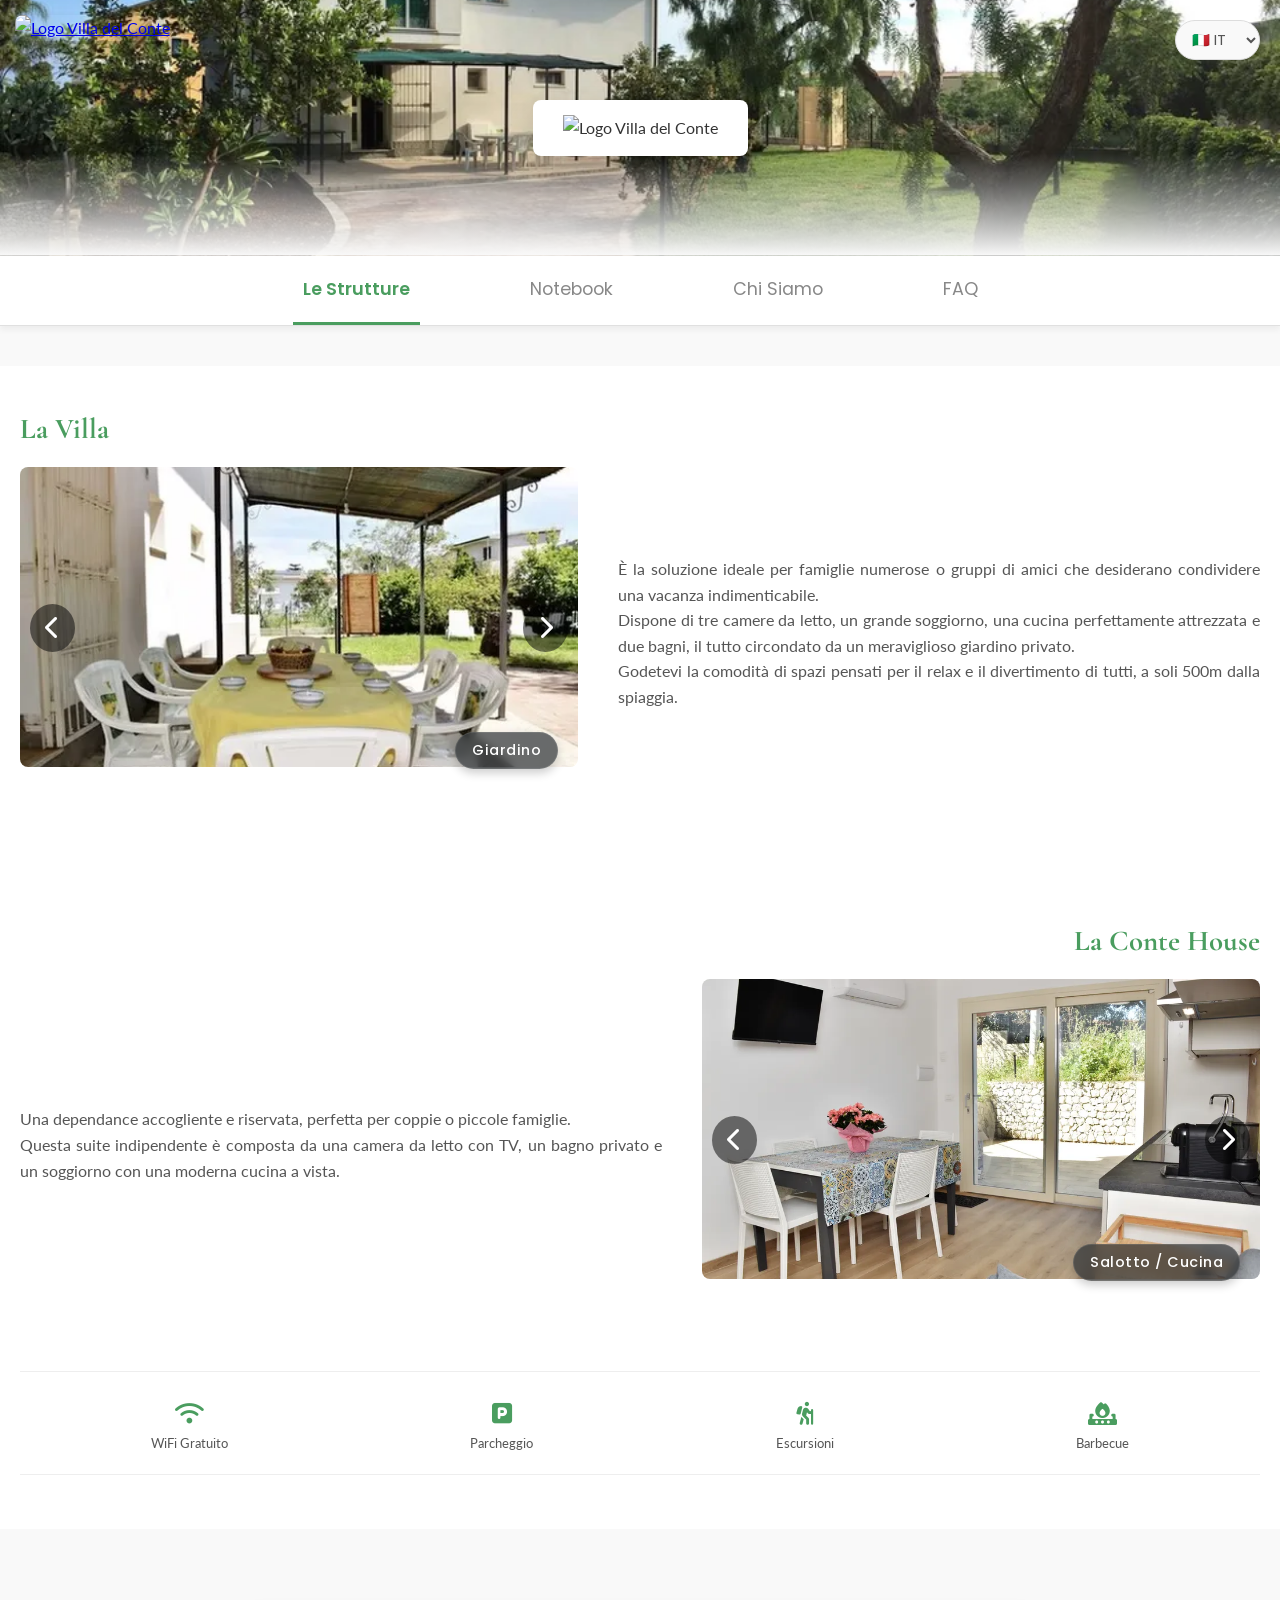
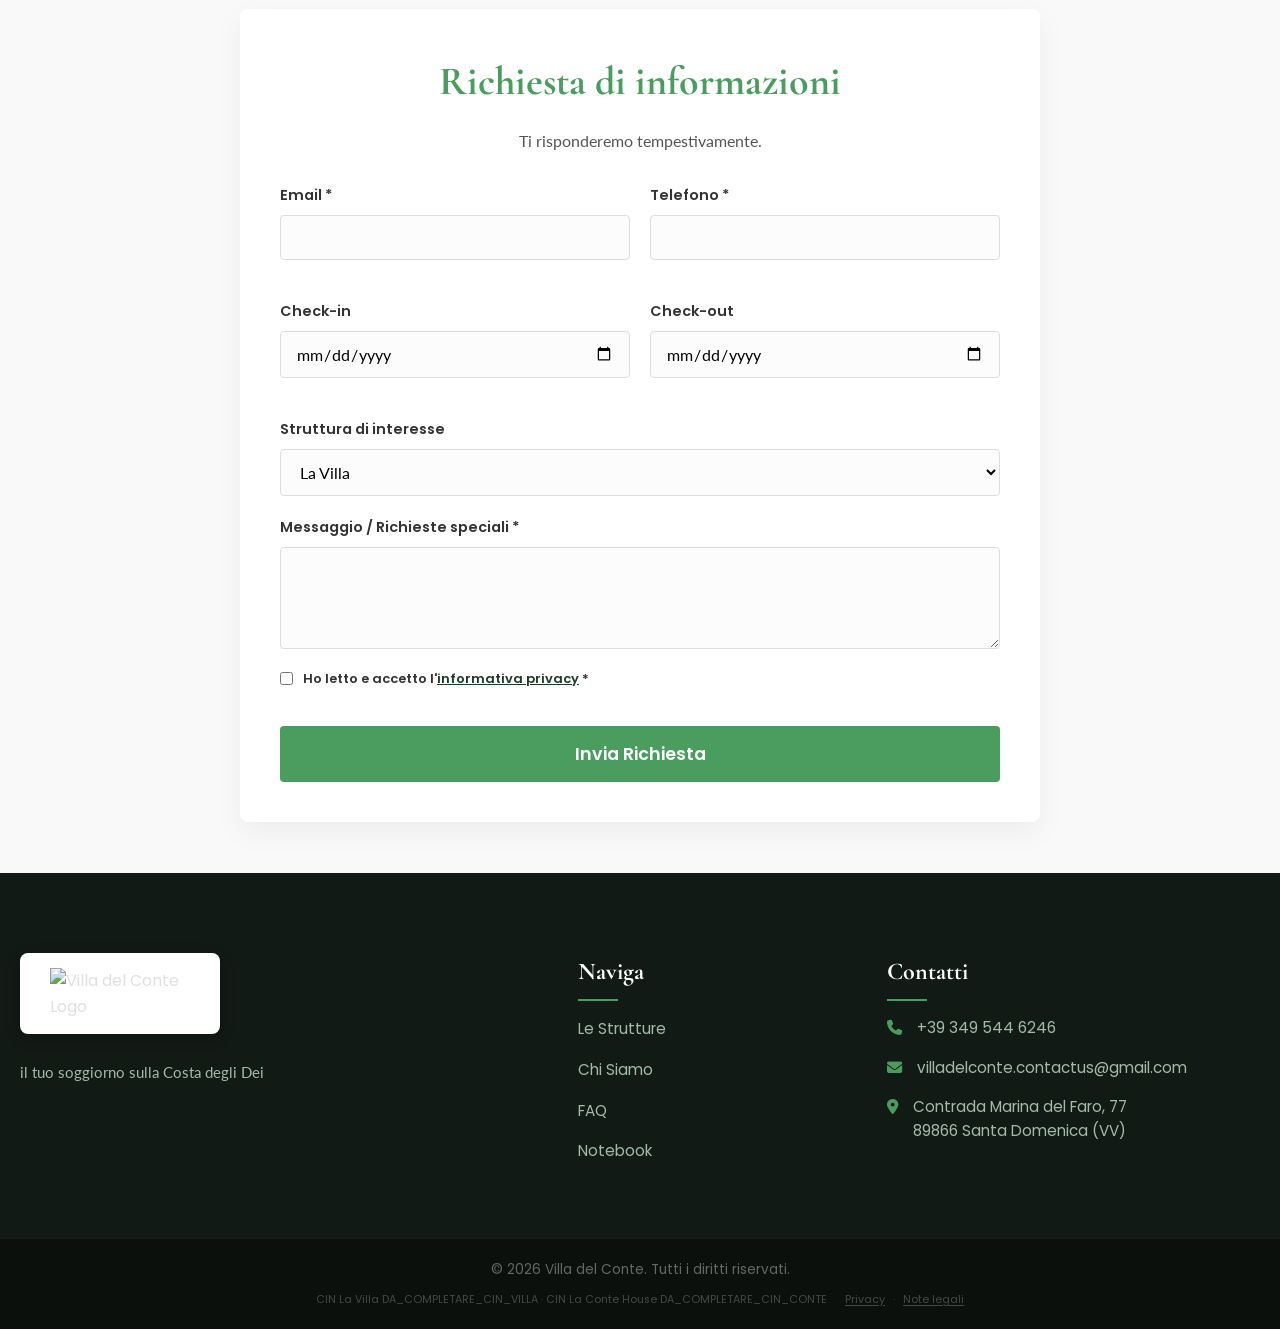
==== commit 947e5f71: "feat: note legali, riga legale nel footer e form pronto per WhatsApp Formspree: - i name dei campi d" ====
--- a/index.html
+++ b/index.html
@@ -262,31 +262,32 @@
                         risponderemo tempestivamente.</p>
 
                     <form action="https://formspree.io/f/xqeygjwd" method="POST" class="booking-form">
+                        <input type="hidden" name="_subject" value="Richiesta disponibilità da villa-del-conte.com">
                         <div class="form-row">
                             <div class="form-group">
                                 <label for="email" data-i18n="form_email">Email *</label>
-                                <input type="email" id="email" name="email" required>
+                                <input type="email" id="email" name="email" autocomplete="email" required>
                             </div>
                             <div class="form-group">
                                 <label for="phone" data-i18n="form_phone">Telefono *</label>
-                                <input type="tel" id="phone" name="phone" required>
+                                <input type="tel" id="phone" name="Telefono" autocomplete="tel" required>
                             </div>
                         </div>
 
                         <div class="form-row">
                             <div class="form-group">
                                 <label for="checkin" data-i18n="form_checkin">Check-in</label>
-                                <input type="date" id="checkin" name="checkin">
+                                <input type="date" id="checkin" name="Check-in">
                             </div>
                             <div class="form-group">
                                 <label for="checkout" data-i18n="form_checkout">Check-out</label>
-                                <input type="date" id="checkout" name="checkout">
+                                <input type="date" id="checkout" name="Check-out">
                             </div>
                         </div>
 
                         <div class="form-group">
                             <label for="structure" data-i18n="form_structure">Struttura di interesse</label>
-                            <select id="structure" name="structure">
+                            <select id="structure" name="Struttura">
                                 <option value="La Villa" data-i18n="form_opt_villa">La Villa</option>
                                 <option value="La Conte House" data-i18n="form_opt_conte">La Conte House</option>
                                 <option value="Entrambe" data-i18n="form_opt_both">Entrambe (Intera Proprietà)</option>
@@ -296,13 +297,13 @@
 
                         <div class="form-group">
                             <label for="message" data-i18n="form_msg">Messaggio / Richieste speciali *</label>
-                            <textarea id="message" name="message" rows="4" required></textarea>
+                            <textarea id="message" name="Messaggio" rows="4" required></textarea>
                         </div>
 
                         <input type="text" name="_gotcha" style="display:none" tabindex="-1" autocomplete="off"
                             aria-hidden="true">
                         <div class="form-group-consent">
-                            <input type="checkbox" id="privacy-consent" name="privacy_consent" required>
+                            <input type="checkbox" id="privacy-consent" name="Consenso privacy" value="accettato" required>
                             <label for="privacy-consent"><span data-i18n="form_privacy">Ho letto e accetto
                                     l'</span><a href="/privacy.html" target="_blank" rel="noopener"
                                     data-i18n="form_privacy_link">informativa privacy</a><span
@@ -612,7 +613,6 @@
                     <li><a href="#"
                             onclick="window.scrollTo({top: 0, behavior: 'smooth'}); document.getElementById('tab-blog').click(); return false;"
                             data-i18n="nav_blog">Notebook</a></li>
-                    <li><a href="/privacy.html" data-i18n="footer_privacy">Privacy</a></li>
                 </ul>
             </div>
 
@@ -644,7 +644,16 @@
 
         <div class="footer-bottom">
             <div class="container">
-                <p>&copy; 2026 Villa del Conte. Tutti i diritti riservati.</p>
+                <p>&copy; 2026 Villa del Conte. <span data-i18n="footer_rights">Tutti i diritti riservati.</span></p>
+                <p class="footer-legal">
+                    <span class="footer-cin">CIN La Villa DA_COMPLETARE_CIN_VILLA &middot;
+                        CIN La Conte House DA_COMPLETARE_CIN_CONTE</span>
+                    <span class="footer-legal-links">
+                        <a href="/privacy.html" data-i18n="footer_privacy">Privacy</a>
+                        <span aria-hidden="true">&middot;</span>
+                        <a href="/note-legali.html" data-i18n="footer_legal">Note legali</a>
+                    </span>
+                </p>
             </div>
         </div>
     </footer>
--- a/style.css
+++ b/style.css
@@ -1746,3 +1746,32 @@
     color: #1d3b2a;
     text-decoration: underline;
 }
+
+/* ===== RIGA LEGALE IN FONDO AL FOOTER ===== */
+.footer-legal {
+    display: flex;
+    flex-wrap: wrap;
+    align-items: center;
+    justify-content: center;
+    gap: 6px 18px;
+    margin: 10px 0 0 0;
+    font-size: 0.8em;
+    line-height: 1.6;
+    opacity: 0.65;
+}
+
+.footer-legal a {
+    color: inherit;
+    text-decoration: underline;
+    text-underline-offset: 2px;
+}
+
+.footer-legal a:hover {
+    opacity: 1;
+}
+
+.footer-legal-links {
+    display: inline-flex;
+    gap: 8px;
+    align-items: center;
+}
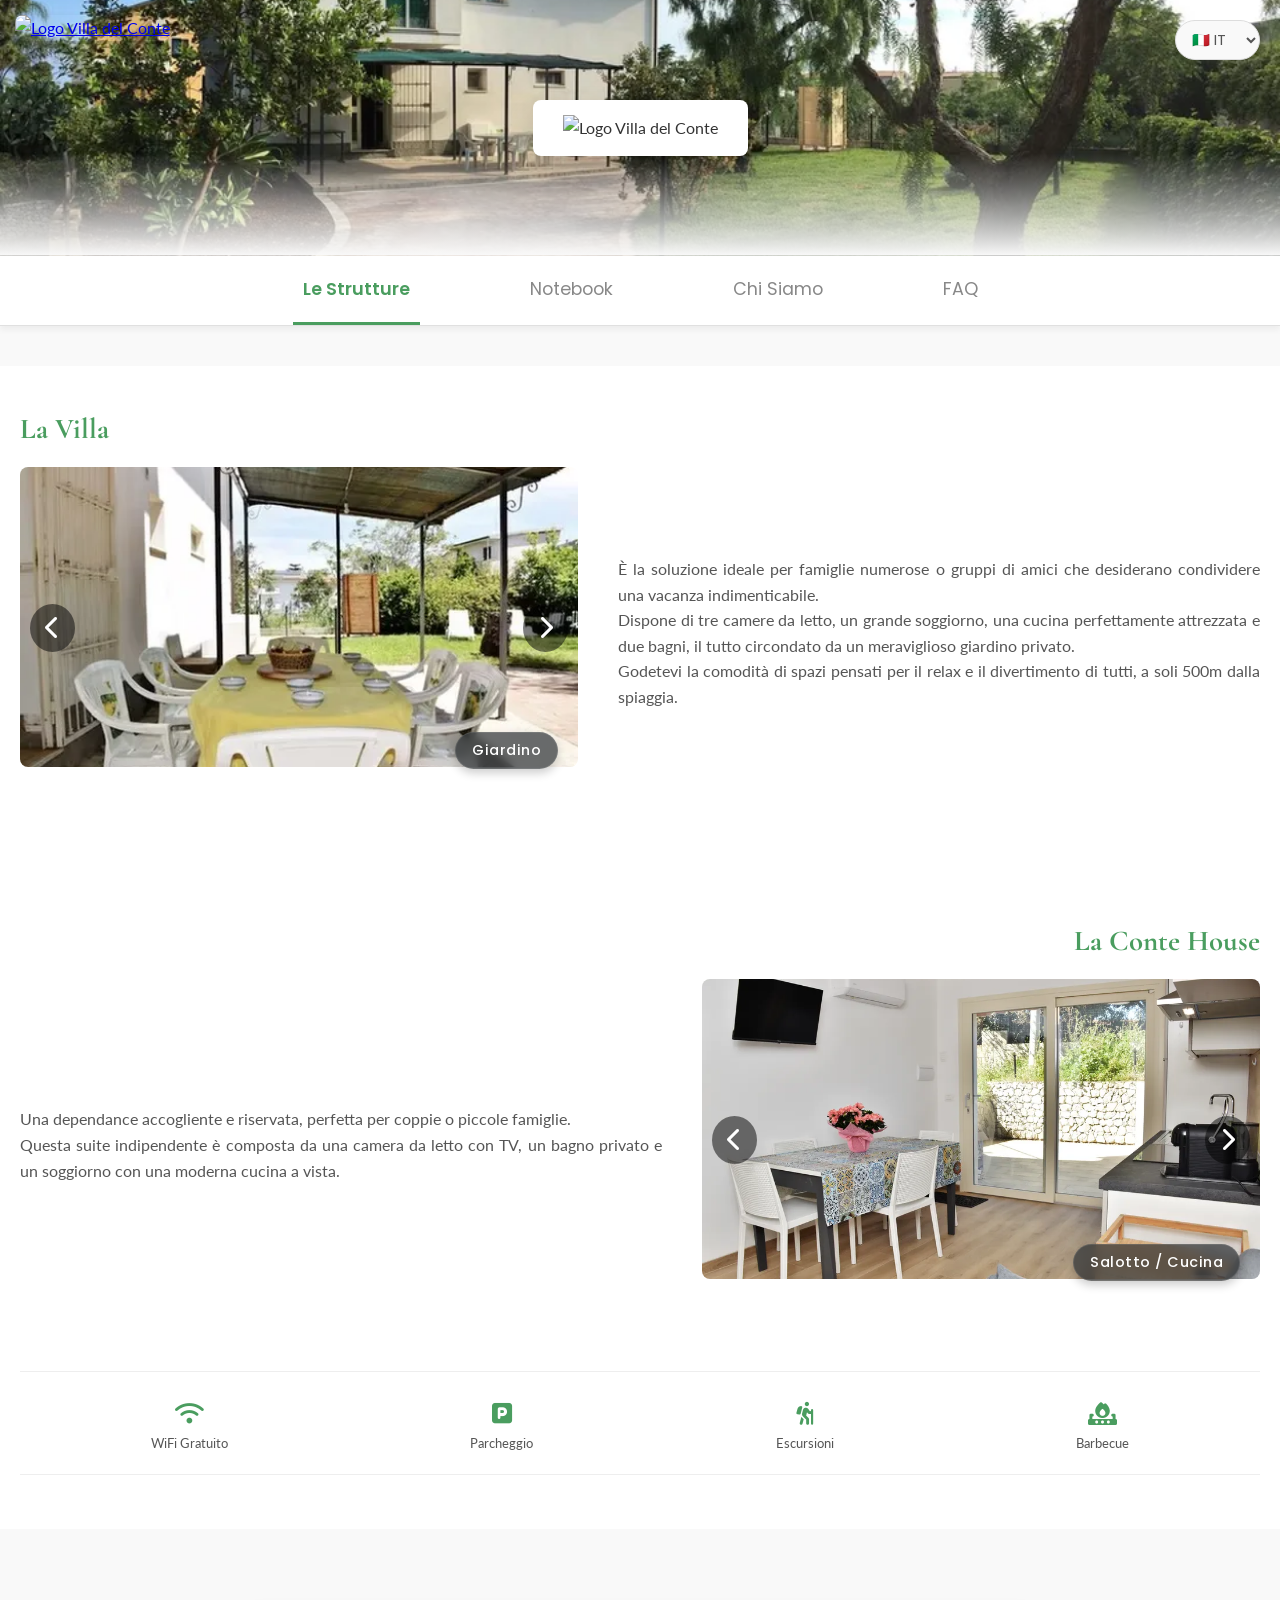
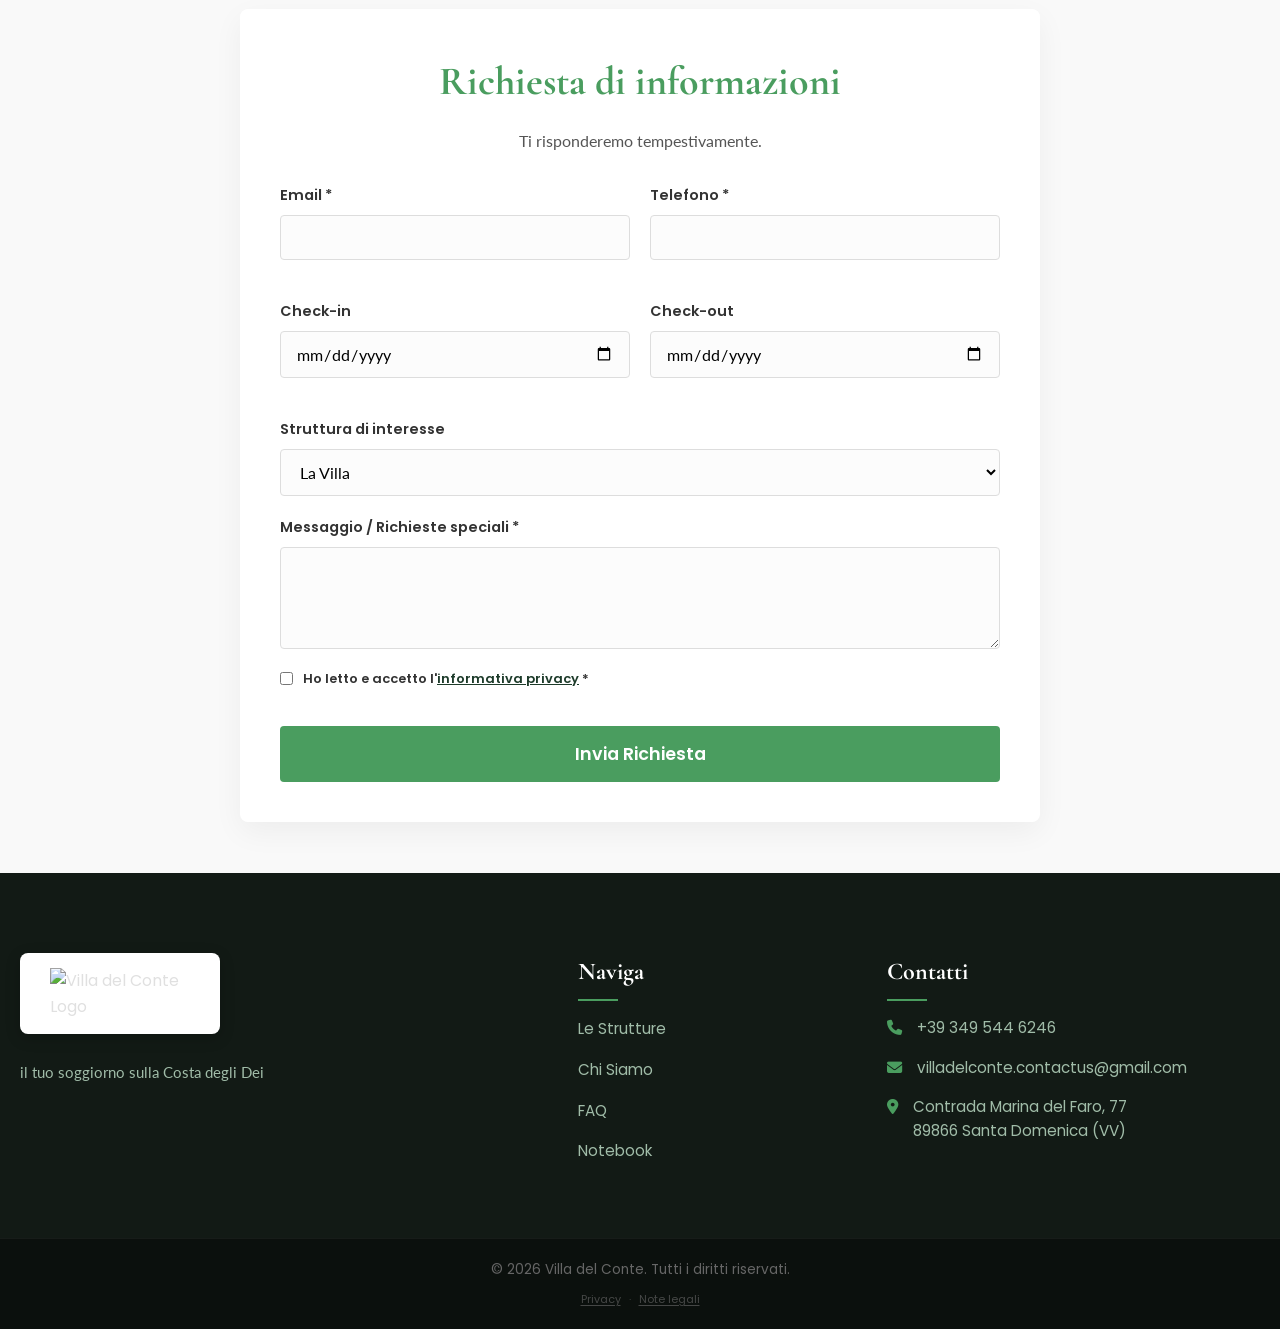
==== commit d8f8711c: "feat: note legali con titolare, CIN in attesa dei codici - titolare: Edoardo Toraldo, locazione turi" ====
--- a/index.html
+++ b/index.html
@@ -646,8 +646,10 @@
             <div class="container">
                 <p>&copy; 2026 Villa del Conte. <span data-i18n="footer_rights">Tutti i diritti riservati.</span></p>
                 <p class="footer-legal">
-                    <span class="footer-cin">CIN La Villa DA_COMPLETARE_CIN_VILLA &middot;
-                        CIN La Conte House DA_COMPLETARE_CIN_CONTE</span>
+                    <!-- CIN: sostituire i due codici e togliere il commento.
+                    <span class="footer-cin">CIN La Villa 1234567890 &middot;
+                        CIN La Conte House 1234567890</span>
+                    -->
                     <span class="footer-legal-links">
                         <a href="/privacy.html" data-i18n="footer_privacy">Privacy</a>
                         <span aria-hidden="true">&middot;</span>
